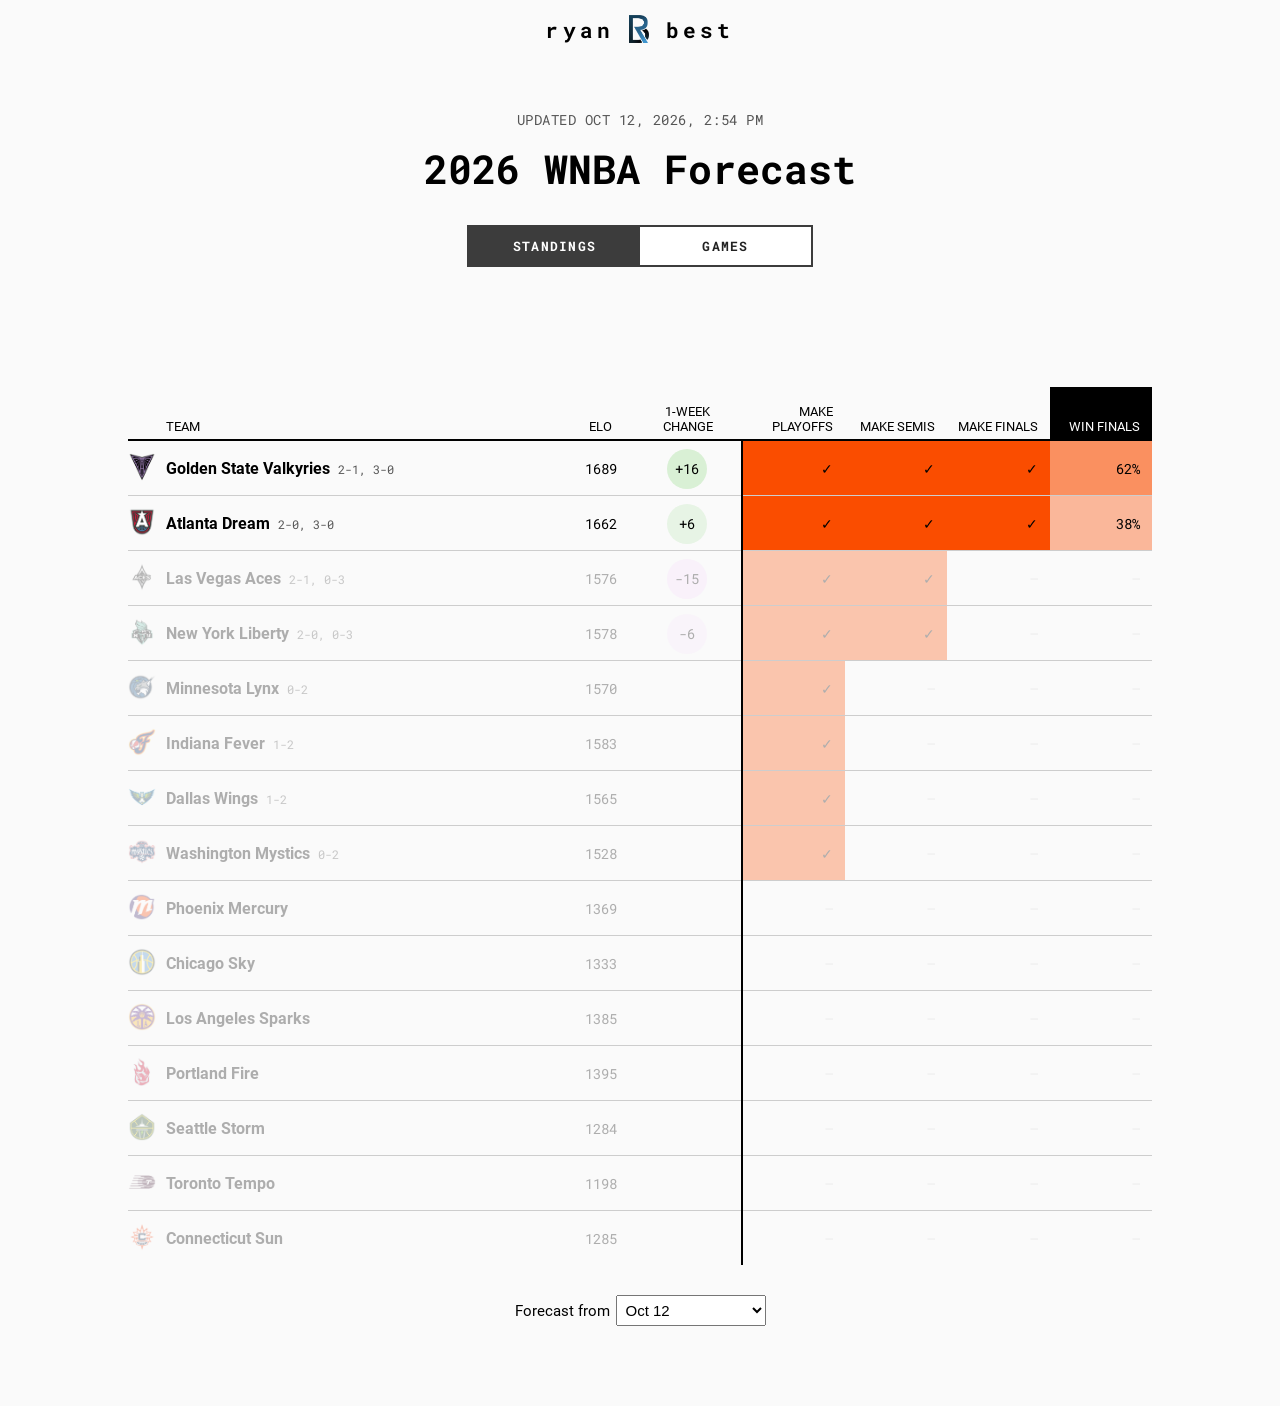
==== index.html @ b2c947b4 "Updates" ====
<!doctype html><head><title>2026 WNBA Forecast</title><meta name="viewport" content="width=device-width,initial-scale=1,shrink-to-fit=no"><meta name="description" content="This WNBA forecast projects each team's chances of winning every game, advancing to the playoffs and winning the WNBA Finals."><meta name="author" content="Ryan Best"><meta property="og:image" content="https://ryanabest.com/2026-wnba-predictions/assets/share-image-2026.2704ef1698deea032bd2.png?foo"><meta property="og:title" content="2026 WNBA Forecast"><meta property="og:url" content="https://ryanabest.com/2026-wnba-predictions/"><meta property="og:type" content="website"><meta property="og:description" content="This WNBA forecast projects each team's chances of winning every game, advancing to the playoffs and winning the WNBA Finals."><link rel="shortcut icon" type="image/x-icon" href="https://ryanabest.com/2026-wnba-predictions/assets/favicon.ecc235909048d9bf21d6.png"><link rel="icon" type="image/x-icon" href="https://ryanabest.com/assets/favicon.ecc235909048d9bf21d6.png"><meta charset="UTF-8"><meta name="twitter:card" content="summary_large_image"><meta name="twitter:site" content="@ryanabest"><meta name="twitter:creator" content="@ryanabest"><meta name="twitter:title" content="2026 WNBA Forecast"><meta name="twitter:description" content="This WNBA forecast projects each team's chances of winning every game, advancing to the playoffs and winning the WNBA Finals."><meta property="twitter:image" content="https://ryanabest.com/2026-wnba-predictions/assets/share-image-2026.2704ef1698deea032bd2.png?foo"><script defer="defer" src="https://static.cloudflareinsights.com/beacon.min.js" data-cf-beacon="{&quot;token&quot;: &quot;c7178068406749bfac75ae84e9a61b06&quot;}"></script><link rel="icon" href="favicon.png"><script defer="defer" src="main.33cd4e4e29c52338c2be.js"></script><link href="main.13d747a128f6df0fa629.css" rel="stylesheet"></head><body><div class="menu" id="menu"><div class="menu-item" id="name"><a href="https://www.ryanabest.com"><p id="first-name">ryan</p><div class="logo"></div><p id="last-name">best</p></a></div></div><div class="container"><div id="intro"><p class="timestamp">UPDATED <span id="compiled-at" data-datetime="2026-10-12T14:54:19.146Z">Oct 12, 2026, 2:54 PM UTC</span></p><h1>2026 WNBA Forecast</h1></div><div id="page-nav"><a id="standings-link"><button class="btn-cta standings-nav active">Standings</button></a><a id="games-link"><button class="btn-cta games-nav">Games</button></a></div><div class="content"><div class="table-cont"><table id="standings"><thead><tr class="lower sortable"><th id="name" scope="col" data-col="name" data-asc="true">Team</th><th id="elo" scope="col" data-col="elo">Elo</th><th class="num-width hide-mobile" id="week-diff" scope="col" data-col="change">1-Week Change</th><th class="pct-width" id="make_playoffs" scope="col" data-col="make_playoffs"><span class="hide-mobile">Make playoffs</span><span class="hide-desktop">Make play-offs</span></th><th class="pct-width" id="make_semis" scope="col" data-col="make_semi_finals">Make Semis</th><th class="pct-width" id="make_finals" scope="col" data-col="make_finals">Make Finals</th><th class="sorted desc pct-width" id="win_finals" scope="col" data-col="win_finals">Win Finals</th></tr></thead><tbody><tr><th class="team-name" data-str="valkyries" scope="row"><img class="team-logo" src="assets/GSV.67222919bc4ff3018fd4.png" width="28" height="28" alt="GSV"><span class="city hide-mobile">Golden State </span><span class="name">Valkyries</span><span class="current-record hide-mobile">2-1, 3-0</span></th><td class="elo" data-val="1689">1689</td><td class="week-change hide-mobile" data-val="16"><div class="week-change-val" style="background-color:rgb(217, 240, 213);">+16</div></td><td class="odds border-left border-left-mobile" data-val="101" style="background-color: #fa4d00;">✓</td><td class="odds" data-val="101" style="background-color: #fa4d00;">✓</td><td class="odds" data-val="101" style="background-color: #fa4d00;">✓</td><td class="odds" data-val="0.61535" style="background-color: rgb(250, 144, 96);">62%</td></tr><tr><th class="team-name" data-str="dream" scope="row"><img class="team-logo" src="assets/ATL.948e3a1fe89d612fa67c.png" width="28" height="28" alt="ATL"><span class="city hide-mobile">Atlanta </span><span class="name">Dream</span><span class="current-record hide-mobile">2-0, 3-0</span></th><td class="elo" data-val="1662">1662</td><td class="week-change hide-mobile" data-val="6"><div class="week-change-val" style="background-color:rgb(231, 244, 229);">+6</div></td><td class="odds border-left border-left-mobile" data-val="101" style="background-color: #fa4d00;">✓</td><td class="odds" data-val="101" style="background-color: #fa4d00;">✓</td><td class="odds" data-val="101" style="background-color: #fa4d00;">✓</td><td class="odds" data-val="0.38465" style="background-color: rgb(250, 183, 154);">38%</td></tr><tr><th class="team-name eliminated" data-str="aces" scope="row"><img class="team-logo" src="assets/LVA.57a1670778074fe8317e.png" width="28" height="28" alt="LVA"><span class="city hide-mobile">Las Vegas </span><span class="name">Aces</span><span class="current-record hide-mobile">2-1, 0-3</span></th><td class="elo eliminated" data-val="1576">1576</td><td class="week-change hide-mobile eliminated" data-val="-15"><div class="week-change-val" style="background-color:rgb(248, 221, 250);">-15</div></td><td class="odds eliminated border-left border-left-mobile" data-val="101" style="background-color: #fa4d00;">✓</td><td class="odds eliminated" data-val="101" style="background-color: #fa4d00;">✓</td><td class="odds eliminated gray" data-val="-1" style="background-color: transparent;">—</td><td class="odds eliminated gray" data-val="-1" style="background-color: transparent;">—</td></tr><tr><th class="team-name eliminated" data-str="liberty" scope="row"><img class="team-logo" src="assets/NYL.a65fe99aaf1d30d9a033.png" width="28" height="28" alt="NYL"><span class="city hide-mobile">New York </span><span class="name">Liberty</span><span class="current-record hide-mobile">2-0, 0-3</span></th><td class="elo eliminated" data-val="1578">1578</td><td class="week-change hide-mobile eliminated" data-val="-6"><div class="week-change-val" style="background-color:rgb(249, 233, 250);">-6</div></td><td class="odds eliminated border-left border-left-mobile" data-val="101" style="background-color: #fa4d00;">✓</td><td class="odds eliminated" data-val="101" style="background-color: #fa4d00;">✓</td><td class="odds eliminated gray" data-val="-1" style="background-color: transparent;">—</td><td class="odds eliminated gray" data-val="-1" style="background-color: transparent;">—</td></tr><tr><th class="team-name eliminated" data-str="lynx" scope="row"><img class="team-logo" src="assets/MIN.b8c83e95c722c9a8b803.png" width="28" height="28" alt="MIN"><span class="city hide-mobile">Minnesota </span><span class="name">Lynx</span><span class="current-record hide-mobile">0-2</span></th><td class="elo eliminated" data-val="1570">1570</td><td class="week-change hide-mobile eliminated" data-val="0"></td><td class="odds eliminated border-left border-left-mobile" data-val="101" style="background-color: #fa4d00;">✓</td><td class="odds eliminated gray" data-val="-1" style="background-color: transparent;">—</td><td class="odds eliminated gray" data-val="-1" style="background-color: transparent;">—</td><td class="odds eliminated gray" data-val="-1" style="background-color: transparent;">—</td></tr><tr><th class="team-name eliminated" data-str="fever" scope="row"><img class="team-logo" src="assets/IND.5404ae28b84eed1cdf7c.png" width="28" height="28" alt="IND"><span class="city hide-mobile">Indiana </span><span class="name">Fever</span><span class="current-record hide-mobile">1-2</span></th><td class="elo eliminated" data-val="1583">1583</td><td class="week-change hide-mobile eliminated" data-val="0"></td><td class="odds eliminated border-left border-left-mobile" data-val="101" style="background-color: #fa4d00;">✓</td><td class="odds eliminated gray" data-val="-1" style="background-color: transparent;">—</td><td class="odds eliminated gray" data-val="-1" style="background-color: transparent;">—</td><td class="odds eliminated gray" data-val="-1" style="background-color: transparent;">—</td></tr><tr><th class="team-name eliminated" data-str="wings" scope="row"><img class="team-logo" src="assets/DAL.457086a837267885ddc4.png" width="28" height="28" alt="DAL"><span class="city hide-mobile">Dallas </span><span class="name">Wings</span><span class="current-record hide-mobile">1-2</span></th><td class="elo eliminated" data-val="1565">1565</td><td class="week-change hide-mobile eliminated" data-val="0"></td><td class="odds eliminated border-left border-left-mobile" data-val="101" style="background-color: #fa4d00;">✓</td><td class="odds eliminated gray" data-val="-1" style="background-color: transparent;">—</td><td class="odds eliminated gray" data-val="-1" style="background-color: transparent;">—</td><td class="odds eliminated gray" data-val="-1" style="background-color: transparent;">—</td></tr><tr><th class="team-name eliminated" data-str="mystics" scope="row"><img class="team-logo" src="assets/WAS.455ccd74e4f9eeb6423f.png" width="28" height="28" alt="WAS"><span class="city hide-mobile">Washington </span><span class="name">Mystics</span><span class="current-record hide-mobile">0-2</span></th><td class="elo eliminated" data-val="1528">1528</td><td class="week-change hide-mobile eliminated" data-val="0"></td><td class="odds eliminated border-left border-left-mobile" data-val="101" style="background-color: #fa4d00;">✓</td><td class="odds eliminated gray" data-val="-1" style="background-color: transparent;">—</td><td class="odds eliminated gray" data-val="-1" style="background-color: transparent;">—</td><td class="odds eliminated gray" data-val="-1" style="background-color: transparent;">—</td></tr><tr><th class="team-name eliminated" data-str="mercury" scope="row"><img class="team-logo" src="assets/PHO.7179ddbdbda2acb26d8c.png" width="28" height="28" alt="PHO"><span class="city hide-mobile">Phoenix </span><span class="name">Mercury</span><span class="current-record hide-mobile"></span></th><td class="elo eliminated" data-val="1369">1369</td><td class="week-change hide-mobile eliminated" data-val="0"></td><td class="odds eliminated gray border-left border-left-mobile" data-val="-1" style="background-color: transparent;">—</td><td class="odds eliminated gray" data-val="-1" style="background-color: transparent;">—</td><td class="odds eliminated gray" data-val="-1" style="background-color: transparent;">—</td><td class="odds eliminated gray" data-val="-1" style="background-color: transparent;">—</td></tr><tr><th class="team-name eliminated" data-str="sky" scope="row"><img class="team-logo" src="assets/CHI.a2b2516d5c66bddc2b11.png" width="28" height="28" alt="CHI"><span class="city hide-mobile">Chicago </span><span class="name">Sky</span><span class="current-record hide-mobile"></span></th><td class="elo eliminated" data-val="1333">1333</td><td class="week-change hide-mobile eliminated" data-val="0"></td><td class="odds eliminated gray border-left border-left-mobile" data-val="-1" style="background-color: transparent;">—</td><td class="odds eliminated gray" data-val="-1" style="background-color: transparent;">—</td><td class="odds eliminated gray" data-val="-1" style="background-color: transparent;">—</td><td class="odds eliminated gray" data-val="-1" style="background-color: transparent;">—</td></tr><tr><th class="team-name eliminated" data-str="sparks" scope="row"><img class="team-logo" src="assets/LAS.21a765afebb62605a015.png" width="28" height="28" alt="LAS"><span class="city hide-mobile">Los Angeles </span><span class="name">Sparks</span><span class="current-record hide-mobile"></span></th><td class="elo eliminated" data-val="1385">1385</td><td class="week-change hide-mobile eliminated" data-val="0"></td><td class="odds eliminated gray border-left border-left-mobile" data-val="-1" style="background-color: transparent;">—</td><td class="odds eliminated gray" data-val="-1" style="background-color: transparent;">—</td><td class="odds eliminated gray" data-val="-1" style="background-color: transparent;">—</td><td class="odds eliminated gray" data-val="-1" style="background-color: transparent;">—</td></tr><tr><th class="team-name eliminated" data-str="fire" scope="row"><img class="team-logo" src="assets/PDX.ac9f5a8c1b5d1e3f6fe1.png" width="28" height="28" alt="PDX"><span class="city hide-mobile">Portland </span><span class="name">Fire</span><span class="current-record hide-mobile"></span></th><td class="elo eliminated" data-val="1395">1395</td><td class="week-change hide-mobile eliminated" data-val="0"></td><td class="odds eliminated gray border-left border-left-mobile" data-val="-1" style="background-color: transparent;">—</td><td class="odds eliminated gray" data-val="-1" style="background-color: transparent;">—</td><td class="odds eliminated gray" data-val="-1" style="background-color: transparent;">—</td><td class="odds eliminated gray" data-val="-1" style="background-color: transparent;">—</td></tr><tr><th class="team-name eliminated" data-str="storm" scope="row"><img class="team-logo" src="assets/SEA.6740480518cff1d392fc.png" width="28" height="28" alt="SEA"><span class="city hide-mobile">Seattle </span><span class="name">Storm</span><span class="current-record hide-mobile"></span></th><td class="elo eliminated" data-val="1284">1284</td><td class="week-change hide-mobile eliminated" data-val="0"></td><td class="odds eliminated gray border-left border-left-mobile" data-val="-1" style="background-color: transparent;">—</td><td class="odds eliminated gray" data-val="-1" style="background-color: transparent;">—</td><td class="odds eliminated gray" data-val="-1" style="background-color: transparent;">—</td><td class="odds eliminated gray" data-val="-1" style="background-color: transparent;">—</td></tr><tr><th class="team-name eliminated" data-str="tempo" scope="row"><img class="team-logo" src="assets/TOR.c63feb1ac36be910ea7a.png" width="28" height="28" alt="TOR"><span class="city hide-mobile">Toronto </span><span class="name">Tempo</span><span class="current-record hide-mobile"></span></th><td class="elo eliminated" data-val="1198">1198</td><td class="week-change hide-mobile eliminated" data-val="0"></td><td class="odds eliminated gray border-left border-left-mobile" data-val="-1" style="background-color: transparent;">—</td><td class="odds eliminated gray" data-val="-1" style="background-color: transparent;">—</td><td class="odds eliminated gray" data-val="-1" style="background-color: transparent;">—</td><td class="odds eliminated gray" data-val="-1" style="background-color: transparent;">—</td></tr><tr><th class="team-name eliminated" data-str="sun" scope="row"><img class="team-logo" src="assets/CON.11f8745bdfb965b18a47.png" width="28" height="28" alt="CON"><span class="city hide-mobile">Connecticut </span><span class="name">Sun</span><span class="current-record hide-mobile"></span></th><td class="elo eliminated" data-val="1285">1285</td><td class="week-change hide-mobile eliminated" data-val="0"></td><td class="odds eliminated gray border-left border-left-mobile" data-val="-1" style="background-color: transparent;">—</td><td class="odds eliminated gray" data-val="-1" style="background-color: transparent;">—</td><td class="odds eliminated gray" data-val="-1" style="background-color: transparent;">—</td><td class="odds eliminated gray" data-val="-1" style="background-color: transparent;">—</td></tr></tbody></table></div><div class="selector-wrap standings-selector"><label><span class="text">Forecast from</span><span><select id="standings-selector" name="standings-date"><option selected="selected">Oct 12</option><option>Oct 4</option><option>Sep 28</option><option>Start of playoffs</option><option>Sep 21</option><option>Aug 31</option><option>Aug 24</option><option>Aug 17</option><option>Aug 10</option><option>Aug 3</option><option>Jul 23</option><option>Jul 20</option><option>Jul 13</option><option>Jul 6</option><option>Jun 29</option><option>Jun 22</option><option>Jun 14</option><option>Jun 8</option><option>May 31</option><option>May 25</option><option>May 18</option><option>Preseason</option></select></span></label></div></div><script>const page = `standings`;</script></div></body>
---- main.13d747a128f6df0fa629.css ----
@font-face{font-family:Roboto;font-style:normal;font-weight:400;src:url(assets/Roboto-Regular.9429985be4f46ec8fcfc.woff2) format("woff2"),url(assets/Roboto-Regular.774f99460b8c31560a3c.woff) format("woff")}@font-face{font-family:Roboto;font-style:normal;font-weight:700;src:url(assets/Roboto-Bold.002079d85a6f27587d17.woff2) format("woff2"),url(assets/Roboto-Bold.75a1a5b5582b236e0fe3.woff) format("woff")}@font-face{font-family:Roboto Mono;font-style:normal;font-weight:400;src:url(assets/RobotoMono-Regular.cf210793d3ec136c3b7a.woff2) format("woff2"),url(assets/RobotoMono-Regular.0ff7daca31863f66d72b.woff) format("woff")}@font-face{font-family:Roboto Mono;font-style:normal;font-weight:700;src:url(assets/RobotoMono-Bold.d044d1df4b0b95ca3c7d.woff2) format("woff2"),url(assets/RobotoMono-Bold.8ffd2e60d073450628d7.woff) format("woff")}.menu{padding:15px;text-align:center}.menu a{color:#000;text-decoration:none}.menu a.active,.menu a:hover{color:#4295ce}.menu a.underline{background:linear-gradient(180deg,#4295ce 0,#4295ce);background-position:0 100%;background-repeat:repeat-x;background-size:.12em .12em;padding-bottom:.15em;padding-top:.15em;transition:all .2s ease-in-out}.menu a.underline:hover{background-size:100% 100%;color:#fff;transition:all .2s ease-in-out}.menu .menu-item#name{white-space:nowrap}.menu *{font-family:Roboto Mono,monospace}.menu a,.menu p{display:inline;font-size:21px;font-weight:700;letter-spacing:.2em;line-height:30px;text-align:center}.menu .logo{background-image:url(assets/logo.83187585498148396530.png);background-repeat:no-repeat;background-size:100% auto;display:inline-block;height:30px;margin:0 .8em 0 .7em;vertical-align:top;width:20px}#intro{margin:30px auto;text-align:center}#intro p.timestamp{color:#555;font-size:14px;letter-spacing:.5px;margin:0;text-transform:uppercase}#intro h1,#intro p.timestamp{font-family:Roboto Mono,monospace}#intro h1{color:#000;font-size:40px;line-height:1.27;margin:15px 0}#page-nav{text-align:center}#page-nav button{border-width:2px;font-family:Roboto Mono,monospace;font-size:13px;font-weight:700;letter-spacing:.1em;margin:0 -2px;text-transform:uppercase;width:175px}#page-nav button.active{pointer-events:none}@media(max-width:767px){#page-nav button{width:50%}}table#standings{border-collapse:collapse;border-spacing:0;width:100%}@media(max-width:767px){table#standings .hide-mobile{display:none}}table#standings thead tr th{font-family:Roboto,sans-serif;font-size:13px;text-transform:uppercase}@media(max-width:767px){table#standings thead tr th{font-size:12px}}table#standings thead tr th.sorted{background:#000;color:#fff}table#standings thead tr th span.hide-desktop{display:none}@media(max-width:767px){table#standings thead tr th span.hide-desktop{display:table-cell}}table#standings thead tr.top th.underline{border-bottom:1px solid #cdcdcd;border-left:8px solid #fafafa;border-right:8px solid #fafafa}table#standings thead tr.lower th{border-bottom:2px solid #000;font-weight:400;padding:17px 12px 5px 5px;text-align:right;vertical-align:bottom}@media(max-width:767px){table#standings thead tr.lower th{padding:4px 6px 3px 3px}}table#standings thead tr.lower th#name{padding-left:38px;text-align:left}@media(max-width:767px){table#standings thead tr.lower th#name{padding-left:5px}}table#standings thead tr.lower th#elo{text-align:center;width:7%}table#standings thead tr.lower th#week-diff{text-align:center}table#standings thead tr.lower th.num-width,table#standings thead tr.lower th.pct-width{width:10%}@media(max-width:767px){table#standings thead tr.lower th.pct-width{width:15%}}table#standings thead tr.sortable th{cursor:pointer}table#standings thead tr.sortable th:hover:not(.sorted){background-color:#cdcdcd}table#standings tbody tr{line-height:40px}table#standings tbody tr td,table#standings tbody tr th.team-name{border-bottom:1px solid #cdcdcd;font-size:14px;padding:8px 12px 5px 5px;vertical-align:middle;white-space:nowrap}@media(max-width:767px){table#standings tbody tr td,table#standings tbody tr th.team-name{font-size:12px;padding:4px 6px 3px 3px}}table#standings tbody tr td.eliminated,table#standings tbody tr th.team-name.eliminated{opacity:.3}table#standings tbody tr td.gray,table#standings tbody tr th.team-name.gray{color:#cdcdcd}table#standings tbody tr td{font-family:Roboto Mono,monospace;text-align:right}table#standings tbody tr td.elo,table#standings tbody tr td.week-change{text-align:center}table#standings tbody tr td.week-change .week-change-val{border-radius:50%;height:40px;margin:auto;width:40px}table#standings tbody tr td.border-left{border-left:2px solid #000}@media(max-width:767px){table#standings tbody tr td.border-left{border-left:none}table#standings tbody tr td.border-left-mobile{border-left:1px solid #000}}table#standings tbody tr th.team-name{padding-left:0;text-align:left}table#standings tbody tr th.team-name img.team-logo{margin-right:10px;transform:translateY(-4px);vertical-align:middle}@media(max-width:767px){table#standings tbody tr th.team-name img.team-logo{margin-right:5px}}table#standings tbody tr th.team-name span.city,table#standings tbody tr th.team-name span.name{color:#000;font-family:Roboto,sans-serif;font-size:16px;font-weight:700}@media(max-width:767px){table#standings tbody tr th.team-name span.city,table#standings tbody tr th.team-name span.name{font-size:12px}}table#standings tbody tr th.team-name span.current-record{color:#555;font-family:Roboto Mono,monospace;font-size:12px;font-weight:400;padding-left:8px}table#standings tbody tr:last-child td,table#standings tbody tr:last-child th.team-name{border-bottom:none}.selector-wrap{font-family:Roboto,sans-serif;font-size:15px;margin:30px auto 0}.selector-wrap.standings-selector{text-align:center}.selector-wrap.standings-selector span.text{padding-right:6px}.selector-wrap.nav-dropdown{text-align:right}.selector-wrap #nav-dropdown,.selector-wrap #standings-selector{font-size:15px;padding:5px;text-align:left;width:150px}section.day{font-family:Roboto,sans-serif;margin-bottom:40px}section.day:last-child{margin-bottom:10px}section.day h3{border-bottom:1px dotted #cdcdcd;font-size:14px;font-weight:700;letter-spacing:.1em;margin-bottom:25px;padding-bottom:5px;text-transform:uppercase}section.day h3 span.cc_final,section.day h3 span.playoff{color:#a23200;font-weight:400;margin-left:8px}section.day .games-cont .game{box-sizing:border-box;display:inline-block;margin-bottom:12px;margin-left:20px}@media(min-width:1024px){section.day .games-cont .game{width:calc(33.33333% - 13.33333px)}section.day .games-cont .game:nth-child(3n+1){margin-left:0}}@media(min-width:700px)and (max-width:1023px){section.day .games-cont .game{width:calc(50% - 20px)}section.day .games-cont .game:nth-child(odd){margin-left:0}}@media(max-width:700px){section.day .games-cont .game{margin-left:0;max-width:450px;width:100%}}section.day .games-cont .game .game-header-wrap{padding:0 10px}@media(max-width:767px){section.day .games-cont .game .game-header-wrap{padding:0 5px}}section.day .games-cont .game .game-body-wrap{background:#fff;box-shadow:0 2px 5px 3px hsla(0,0%,78%,.2);padding:10px}@media(max-width:767px){section.day .games-cont .game .game-body-wrap{padding:5px}}section.day .games-cont .game table{border-spacing:2px}section.day .games-cont .game th{box-sizing:border-box;font-size:10px;font-weight:400;line-height:1.2;padding:0 5px 2px;text-align:right;text-transform:uppercase;vertical-align:bottom}section.day .games-cont .game th.game-time{text-align:left}section.day .games-cont .game th.game-time.post{font-weight:700}section.day .games-cont .game td{box-sizing:border-box;color:#000;font-size:14px;padding:3px 5px 5px;vertical-align:middle;white-space:nowrap}@media(max-width:767px){section.day .games-cont .game td{font-size:13px}}section.day .games-cont .game td.at-sign{color:#555;font-family:Roboto Mono,monospace}section.day .games-cont .game td.team-name .playoff-record{color:#555;font-family:Roboto Mono,monospace;font-size:11px;font-weight:400;padding-left:8px}section.day .games-cont .game td.num{font-family:Roboto Mono,monospace;text-align:right}section.day .games-cont .game td.num span.check{margin-right:3px}section.day .games-cont .game td.score{background-color:#f0f0f0}section.day .games-cont .game td.at-sign,section.day .games-cont .game th.at-sign{border:0;min-width:13.5px;padding-left:0;text-align:center;width:13.5px}@media(max-width:767px){section.day .games-cont .game td.at-sign,section.day .games-cont .game th.at-sign{padding-right:0}}section.day .games-cont .game td.team-logo,section.day .games-cont .game th.team-logo{min-width:28px;padding-left:0;width:28px}section.day .games-cont .game td.team-name,section.day .games-cont .game th.team-name{padding-left:0;width:99%}section.day .games-cont .game td.game-time,section.day .games-cont .game th.game-time{width:99%}section.day .games-cont .game td.spread,section.day .games-cont .game th.spread{min-width:55px;width:55px}section.day .games-cont .game td.win-prob,section.day .games-cont .game th.win-prob{min-width:48px;width:48px}section.day .games-cont .game td.score,section.day .games-cont .game th.score{min-width:52px;width:52px}#games-cont h2{font-family:Roboto Mono,monospace;font-size:28px;margin-top:120px;text-align:center}@media(max-width:767px){#games-cont h2{margin-top:60px}}.expand{margin:40px 0;text-align:center}body{background-color:#fafafa;margin:0}@media(max-width:767px){.hide-mobile{display:none}}.container{margin:auto auto 60px;max-width:1024px;padding:20px;width:calc(100% - 40px)}@media(min-width:768px)and (max-width:1023px){.container{width:768px}}.content{margin-top:120px}@media(max-width:767px){.content{margin-top:60px}}.btn-cta{align-items:center;background:#fff;border:1px solid #3c3c3c;color:#222;cursor:pointer;display:inline-flex;font:12px/1.4 Roboto,sans-serif;justify-content:center;padding:10px;text-shadow:none;transition:background-color .2s ease-in-out;width:120px}.btn-cta.active,.btn-cta:hover{background:#3c3c3c;color:#fff}
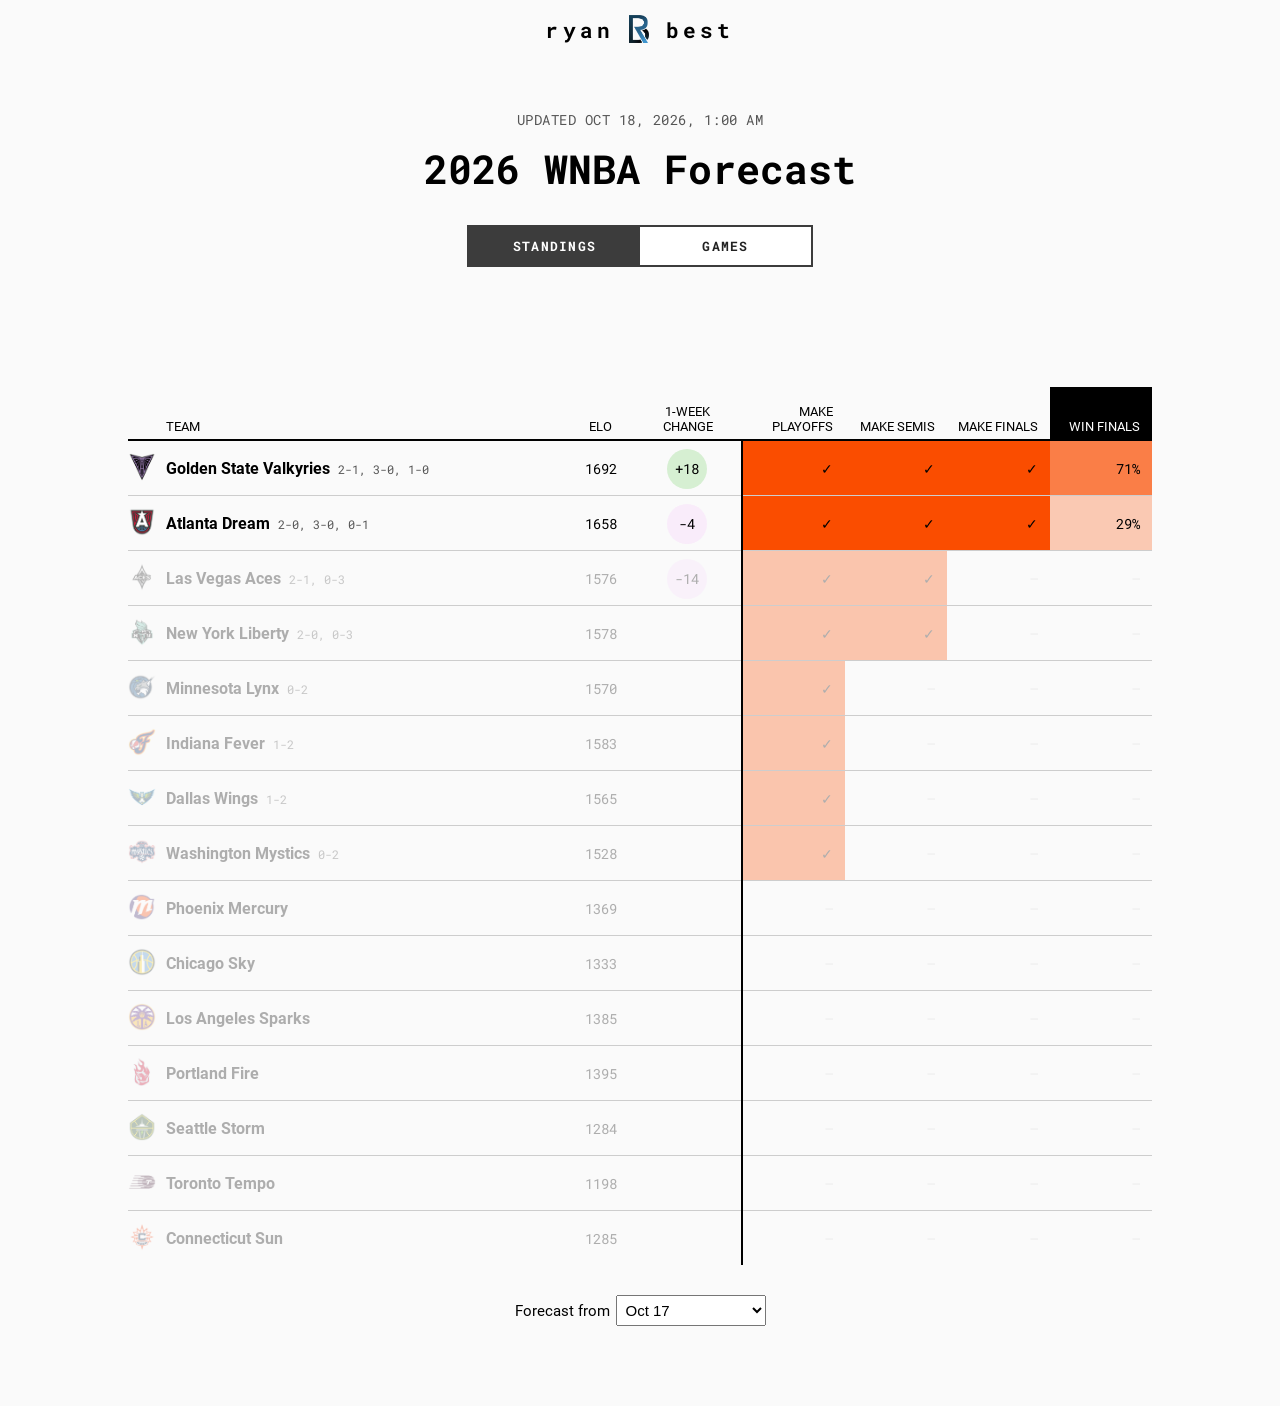
==== commit b8b5b00b: "Updates" ====
--- a/index.html
+++ b/index.html
@@ -1 +1 @@
-<!doctype html><head><title>2026 WNBA Forecast</title><meta name="viewport" content="width=device-width,initial-scale=1,shrink-to-fit=no"><meta name="description" content="This WNBA forecast projects each team's chances of winning every game, advancing to the playoffs and winning the WNBA Finals."><meta name="author" content="Ryan Best"><meta property="og:image" content="https://ryanabest.com/2026-wnba-predictions/assets/share-image-2026.2704ef1698deea032bd2.png?foo"><meta property="og:title" content="2026 WNBA Forecast"><meta property="og:url" content="https://ryanabest.com/2026-wnba-predictions/"><meta property="og:type" content="website"><meta property="og:description" content="This WNBA forecast projects each team's chances of winning every game, advancing to the playoffs and winning the WNBA Finals."><link rel="shortcut icon" type="image/x-icon" href="https://ryanabest.com/2026-wnba-predictions/assets/favicon.ecc235909048d9bf21d6.png"><link rel="icon" type="image/x-icon" href="https://ryanabest.com/assets/favicon.ecc235909048d9bf21d6.png"><meta charset="UTF-8"><meta name="twitter:card" content="summary_large_image"><meta name="twitter:site" content="@ryanabest"><meta name="twitter:creator" content="@ryanabest"><meta name="twitter:title" content="2026 WNBA Forecast"><meta name="twitter:description" content="This WNBA forecast projects each team's chances of winning every game, advancing to the playoffs and winning the WNBA Finals."><meta property="twitter:image" content="https://ryanabest.com/2026-wnba-predictions/assets/share-image-2026.2704ef1698deea032bd2.png?foo"><script defer="defer" src="https://static.cloudflareinsights.com/beacon.min.js" data-cf-beacon="{&quot;token&quot;: &quot;c7178068406749bfac75ae84e9a61b06&quot;}"></script><link rel="icon" href="favicon.png"><script defer="defer" src="main.33cd4e4e29c52338c2be.js"></script><link href="main.13d747a128f6df0fa629.css" rel="stylesheet"></head><body><div class="menu" id="menu"><div class="menu-item" id="name"><a href="https://www.ryanabest.com"><p id="first-name">ryan</p><div class="logo"></div><p id="last-name">best</p></a></div></div><div class="container"><div id="intro"><p class="timestamp">UPDATED <span id="compiled-at" data-datetime="2026-10-12T14:54:19.146Z">Oct 12, 2026, 2:54 PM UTC</span></p><h1>2026 WNBA Forecast</h1></div><div id="page-nav"><a id="standings-link"><button class="btn-cta standings-nav active">Standings</button></a><a id="games-link"><button class="btn-cta games-nav">Games</button></a></div><div class="content"><div class="table-cont"><table id="standings"><thead><tr class="lower sortable"><th id="name" scope="col" data-col="name" data-asc="true">Team</th><th id="elo" scope="col" data-col="elo">Elo</th><th class="num-width hide-mobile" id="week-diff" scope="col" data-col="change">1-Week Change</th><th class="pct-width" id="make_playoffs" scope="col" data-col="make_playoffs"><span class="hide-mobile">Make playoffs</span><span class="hide-desktop">Make play-offs</span></th><th class="pct-width" id="make_semis" scope="col" data-col="make_semi_finals">Make Semis</th><th class="pct-width" id="make_finals" scope="col" data-col="make_finals">Make Finals</th><th class="sorted desc pct-width" id="win_finals" scope="col" data-col="win_finals">Win Finals</th></tr></thead><tbody><tr><th class="team-name" data-str="valkyries" scope="row"><img class="team-logo" src="assets/GSV.67222919bc4ff3018fd4.png" width="28" height="28" alt="GSV"><span class="city hide-mobile">Golden State </span><span class="name">Valkyries</span><span class="current-record hide-mobile">2-1, 3-0</span></th><td class="elo" data-val="1689">1689</td><td class="week-change hide-mobile" data-val="16"><div class="week-change-val" style="background-color:rgb(217, 240, 213);">+16</div></td><td class="odds border-left border-left-mobile" data-val="101" style="background-color: #fa4d00;">✓</td><td class="odds" data-val="101" style="background-color: #fa4d00;">✓</td><td class="odds" data-val="101" style="background-color: #fa4d00;">✓</td><td class="odds" data-val="0.61535" style="background-color: rgb(250, 144, 96);">62%</td></tr><tr><th class="team-name" data-str="dream" scope="row"><img class="team-logo" src="assets/ATL.948e3a1fe89d612fa67c.png" width="28" height="28" alt="ATL"><span class="city hide-mobile">Atlanta </span><span class="name">Dream</span><span class="current-record hide-mobile">2-0, 3-0</span></th><td class="elo" data-val="1662">1662</td><td class="week-change hide-mobile" data-val="6"><div class="week-change-val" style="background-color:rgb(231, 244, 229);">+6</div></td><td class="odds border-left border-left-mobile" data-val="101" style="background-color: #fa4d00;">✓</td><td class="odds" data-val="101" style="background-color: #fa4d00;">✓</td><td class="odds" data-val="101" style="background-color: #fa4d00;">✓</td><td class="odds" data-val="0.38465" style="background-color: rgb(250, 183, 154);">38%</td></tr><tr><th class="team-name eliminated" data-str="aces" scope="row"><img class="team-logo" src="assets/LVA.57a1670778074fe8317e.png" width="28" height="28" alt="LVA"><span class="city hide-mobile">Las Vegas </span><span class="name">Aces</span><span class="current-record hide-mobile">2-1, 0-3</span></th><td class="elo eliminated" data-val="1576">1576</td><td class="week-change hide-mobile eliminated" data-val="-15"><div class="week-change-val" style="background-color:rgb(248, 221, 250);">-15</div></td><td class="odds eliminated border-left border-left-mobile" data-val="101" style="background-color: #fa4d00;">✓</td><td class="odds eliminated" data-val="101" style="background-color: #fa4d00;">✓</td><td class="odds eliminated gray" data-val="-1" style="background-color: transparent;">—</td><td class="odds eliminated gray" data-val="-1" style="background-color: transparent;">—</td></tr><tr><th class="team-name eliminated" data-str="liberty" scope="row"><img class="team-logo" src="assets/NYL.a65fe99aaf1d30d9a033.png" width="28" height="28" alt="NYL"><span class="city hide-mobile">New York </span><span class="name">Liberty</span><span class="current-record hide-mobile">2-0, 0-3</span></th><td class="elo eliminated" data-val="1578">1578</td><td class="week-change hide-mobile eliminated" data-val="-6"><div class="week-change-val" style="background-color:rgb(249, 233, 250);">-6</div></td><td class="odds eliminated border-left border-left-mobile" data-val="101" style="background-color: #fa4d00;">✓</td><td class="odds eliminated" data-val="101" style="background-color: #fa4d00;">✓</td><td class="odds eliminated gray" data-val="-1" style="background-color: transparent;">—</td><td class="odds eliminated gray" data-val="-1" style="background-color: transparent;">—</td></tr><tr><th class="team-name eliminated" data-str="lynx" scope="row"><img class="team-logo" src="assets/MIN.b8c83e95c722c9a8b803.png" width="28" height="28" alt="MIN"><span class="city hide-mobile">Minnesota </span><span class="name">Lynx</span><span class="current-record hide-mobile">0-2</span></th><td class="elo eliminated" data-val="1570">1570</td><td class="week-change hide-mobile eliminated" data-val="0"></td><td class="odds eliminated border-left border-left-mobile" data-val="101" style="background-color: #fa4d00;">✓</td><td class="odds eliminated gray" data-val="-1" style="background-color: transparent;">—</td><td class="odds eliminated gray" data-val="-1" style="background-color: transparent;">—</td><td class="odds eliminated gray" data-val="-1" style="background-color: transparent;">—</td></tr><tr><th class="team-name eliminated" data-str="fever" scope="row"><img class="team-logo" src="assets/IND.5404ae28b84eed1cdf7c.png" width="28" height="28" alt="IND"><span class="city hide-mobile">Indiana </span><span class="name">Fever</span><span class="current-record hide-mobile">1-2</span></th><td class="elo eliminated" data-val="1583">1583</td><td class="week-change hide-mobile eliminated" data-val="0"></td><td class="odds eliminated border-left border-left-mobile" data-val="101" style="background-color: #fa4d00;">✓</td><td class="odds eliminated gray" data-val="-1" style="background-color: transparent;">—</td><td class="odds eliminated gray" data-val="-1" style="background-color: transparent;">—</td><td class="odds eliminated gray" data-val="-1" style="background-color: transparent;">—</td></tr><tr><th class="team-name eliminated" data-str="wings" scope="row"><img class="team-logo" src="assets/DAL.457086a837267885ddc4.png" width="28" height="28" alt="DAL"><span class="city hide-mobile">Dallas </span><span class="name">Wings</span><span class="current-record hide-mobile">1-2</span></th><td class="elo eliminated" data-val="1565">1565</td><td class="week-change hide-mobile eliminated" data-val="0"></td><td class="odds eliminated border-left border-left-mobile" data-val="101" style="background-color: #fa4d00;">✓</td><td class="odds eliminated gray" data-val="-1" style="background-color: transparent;">—</td><td class="odds eliminated gray" data-val="-1" style="background-color: transparent;">—</td><td class="odds eliminated gray" data-val="-1" style="background-color: transparent;">—</td></tr><tr><th class="team-name eliminated" data-str="mystics" scope="row"><img class="team-logo" src="assets/WAS.455ccd74e4f9eeb6423f.png" width="28" height="28" alt="WAS"><span class="city hide-mobile">Washington </span><span class="name">Mystics</span><span class="current-record hide-mobile">0-2</span></th><td class="elo eliminated" data-val="1528">1528</td><td class="week-change hide-mobile eliminated" data-val="0"></td><td class="odds eliminated border-left border-left-mobile" data-val="101" style="background-color: #fa4d00;">✓</td><td class="odds eliminated gray" data-val="-1" style="background-color: transparent;">—</td><td class="odds eliminated gray" data-val="-1" style="background-color: transparent;">—</td><td class="odds eliminated gray" data-val="-1" style="background-color: transparent;">—</td></tr><tr><th class="team-name eliminated" data-str="mercury" scope="row"><img class="team-logo" src="assets/PHO.7179ddbdbda2acb26d8c.png" width="28" height="28" alt="PHO"><span class="city hide-mobile">Phoenix </span><span class="name">Mercury</span><span class="current-record hide-mobile"></span></th><td class="elo eliminated" data-val="1369">1369</td><td class="week-change hide-mobile eliminated" data-val="0"></td><td class="odds eliminated gray border-left border-left-mobile" data-val="-1" style="background-color: transparent;">—</td><td class="odds eliminated gray" data-val="-1" style="background-color: transparent;">—</td><td class="odds eliminated gray" data-val="-1" style="background-color: transparent;">—</td><td class="odds eliminated gray" data-val="-1" style="background-color: transparent;">—</td></tr><tr><th class="team-name eliminated" data-str="sky" scope="row"><img class="team-logo" src="assets/CHI.a2b2516d5c66bddc2b11.png" width="28" height="28" alt="CHI"><span class="city hide-mobile">Chicago </span><span class="name">Sky</span><span class="current-record hide-mobile"></span></th><td class="elo eliminated" data-val="1333">1333</td><td class="week-change hide-mobile eliminated" data-val="0"></td><td class="odds eliminated gray border-left border-left-mobile" data-val="-1" style="background-color: transparent;">—</td><td class="odds eliminated gray" data-val="-1" style="background-color: transparent;">—</td><td class="odds eliminated gray" data-val="-1" style="background-color: transparent;">—</td><td class="odds eliminated gray" data-val="-1" style="background-color: transparent;">—</td></tr><tr><th class="team-name eliminated" data-str="sparks" scope="row"><img class="team-logo" src="assets/LAS.21a765afebb62605a015.png" width="28" height="28" alt="LAS"><span class="city hide-mobile">Los Angeles </span><span class="name">Sparks</span><span class="current-record hide-mobile"></span></th><td class="elo eliminated" data-val="1385">1385</td><td class="week-change hide-mobile eliminated" data-val="0"></td><td class="odds eliminated gray border-left border-left-mobile" data-val="-1" style="background-color: transparent;">—</td><td class="odds eliminated gray" data-val="-1" style="background-color: transparent;">—</td><td class="odds eliminated gray" data-val="-1" style="background-color: transparent;">—</td><td class="odds eliminated gray" data-val="-1" style="background-color: transparent;">—</td></tr><tr><th class="team-name eliminated" data-str="fire" scope="row"><img class="team-logo" src="assets/PDX.ac9f5a8c1b5d1e3f6fe1.png" width="28" height="28" alt="PDX"><span class="city hide-mobile">Portland </span><span class="name">Fire</span><span class="current-record hide-mobile"></span></th><td class="elo eliminated" data-val="1395">1395</td><td class="week-change hide-mobile eliminated" data-val="0"></td><td class="odds eliminated gray border-left border-left-mobile" data-val="-1" style="background-color: transparent;">—</td><td class="odds eliminated gray" data-val="-1" style="background-color: transparent;">—</td><td class="odds eliminated gray" data-val="-1" style="background-color: transparent;">—</td><td class="odds eliminated gray" data-val="-1" style="background-color: transparent;">—</td></tr><tr><th class="team-name eliminated" data-str="storm" scope="row"><img class="team-logo" src="assets/SEA.6740480518cff1d392fc.png" width="28" height="28" alt="SEA"><span class="city hide-mobile">Seattle </span><span class="name">Storm</span><span class="current-record hide-mobile"></span></th><td class="elo eliminated" data-val="1284">1284</td><td class="week-change hide-mobile eliminated" data-val="0"></td><td class="odds eliminated gray border-left border-left-mobile" data-val="-1" style="background-color: transparent;">—</td><td class="odds eliminated gray" data-val="-1" style="background-color: transparent;">—</td><td class="odds eliminated gray" data-val="-1" style="background-color: transparent;">—</td><td class="odds eliminated gray" data-val="-1" style="background-color: transparent;">—</td></tr><tr><th class="team-name eliminated" data-str="tempo" scope="row"><img class="team-logo" src="assets/TOR.c63feb1ac36be910ea7a.png" width="28" height="28" alt="TOR"><span class="city hide-mobile">Toronto </span><span class="name">Tempo</span><span class="current-record hide-mobile"></span></th><td class="elo eliminated" data-val="1198">1198</td><td class="week-change hide-mobile eliminated" data-val="0"></td><td class="odds eliminated gray border-left border-left-mobile" data-val="-1" style="background-color: transparent;">—</td><td class="odds eliminated gray" data-val="-1" style="background-color: transparent;">—</td><td class="odds eliminated gray" data-val="-1" style="background-color: transparent;">—</td><td class="odds eliminated gray" data-val="-1" style="background-color: transparent;">—</td></tr><tr><th class="team-name eliminated" data-str="sun" scope="row"><img class="team-logo" src="assets/CON.11f8745bdfb965b18a47.png" width="28" height="28" alt="CON"><span class="city hide-mobile">Connecticut </span><span class="name">Sun</span><span class="current-record hide-mobile"></span></th><td class="elo eliminated" data-val="1285">1285</td><td class="week-change hide-mobile eliminated" data-val="0"></td><td class="odds eliminated gray border-left border-left-mobile" data-val="-1" style="background-color: transparent;">—</td><td class="odds eliminated gray" data-val="-1" style="background-color: transparent;">—</td><td class="odds eliminated gray" data-val="-1" style="background-color: transparent;">—</td><td class="odds eliminated gray" data-val="-1" style="background-color: transparent;">—</td></tr></tbody></table></div><div class="selector-wrap standings-selector"><label><span class="text">Forecast from</span><span><select id="standings-selector" name="standings-date"><option selected="selected">Oct 12</option><option>Oct 4</option><option>Sep 28</option><option>Start of playoffs</option><option>Sep 21</option><option>Aug 31</option><option>Aug 24</option><option>Aug 17</option><option>Aug 10</option><option>Aug 3</option><option>Jul 23</option><option>Jul 20</option><option>Jul 13</option><option>Jul 6</option><option>Jun 29</option><option>Jun 22</option><option>Jun 14</option><option>Jun 8</option><option>May 31</option><option>May 25</option><option>May 18</option><option>Preseason</option></select></span></label></div></div><script>const page = `standings`;</script></div></body>+<!doctype html><head><title>2026 WNBA Forecast</title><meta name="viewport" content="width=device-width,initial-scale=1,shrink-to-fit=no"><meta name="description" content="This WNBA forecast projects each team's chances of winning every game, advancing to the playoffs and winning the WNBA Finals."><meta name="author" content="Ryan Best"><meta property="og:image" content="https://ryanabest.com/2026-wnba-predictions/assets/share-image-2026.2704ef1698deea032bd2.png?foo"><meta property="og:title" content="2026 WNBA Forecast"><meta property="og:url" content="https://ryanabest.com/2026-wnba-predictions/"><meta property="og:type" content="website"><meta property="og:description" content="This WNBA forecast projects each team's chances of winning every game, advancing to the playoffs and winning the WNBA Finals."><link rel="shortcut icon" type="image/x-icon" href="https://ryanabest.com/2026-wnba-predictions/assets/favicon.ecc235909048d9bf21d6.png"><link rel="icon" type="image/x-icon" href="https://ryanabest.com/assets/favicon.ecc235909048d9bf21d6.png"><meta charset="UTF-8"><meta name="twitter:card" content="summary_large_image"><meta name="twitter:site" content="@ryanabest"><meta name="twitter:creator" content="@ryanabest"><meta name="twitter:title" content="2026 WNBA Forecast"><meta name="twitter:description" content="This WNBA forecast projects each team's chances of winning every game, advancing to the playoffs and winning the WNBA Finals."><meta property="twitter:image" content="https://ryanabest.com/2026-wnba-predictions/assets/share-image-2026.2704ef1698deea032bd2.png?foo"><script defer="defer" src="https://static.cloudflareinsights.com/beacon.min.js" data-cf-beacon="{&quot;token&quot;: &quot;c7178068406749bfac75ae84e9a61b06&quot;}"></script><link rel="icon" href="favicon.png"><script defer="defer" src="main.71c23e7c13c567f4b0f6.js"></script><link href="main.13d747a128f6df0fa629.css" rel="stylesheet"></head><body><div class="menu" id="menu"><div class="menu-item" id="name"><a href="https://www.ryanabest.com"><p id="first-name">ryan</p><div class="logo"></div><p id="last-name">best</p></a></div></div><div class="container"><div id="intro"><p class="timestamp">UPDATED <span id="compiled-at" data-datetime="2026-10-18T01:00:43.987Z">Oct 18, 2026, 1:00 AM UTC</span></p><h1>2026 WNBA Forecast</h1></div><div id="page-nav"><a id="standings-link"><button class="btn-cta standings-nav active">Standings</button></a><a id="games-link"><button class="btn-cta games-nav">Games</button></a></div><div class="content"><div class="table-cont"><table id="standings"><thead><tr class="lower sortable"><th id="name" scope="col" data-col="name" data-asc="true">Team</th><th id="elo" scope="col" data-col="elo">Elo</th><th class="num-width hide-mobile" id="week-diff" scope="col" data-col="change">1-Week Change</th><th class="pct-width" id="make_playoffs" scope="col" data-col="make_playoffs"><span class="hide-mobile">Make playoffs</span><span class="hide-desktop">Make play-offs</span></th><th class="pct-width" id="make_semis" scope="col" data-col="make_semi_finals">Make Semis</th><th class="pct-width" id="make_finals" scope="col" data-col="make_finals">Make Finals</th><th class="sorted desc pct-width" id="win_finals" scope="col" data-col="win_finals">Win Finals</th></tr></thead><tbody><tr><th class="team-name" data-str="valkyries" scope="row"><img class="team-logo" src="assets/GSV.67222919bc4ff3018fd4.png" width="28" height="28" alt="GSV"><span class="city hide-mobile">Golden State </span><span class="name">Valkyries</span><span class="current-record hide-mobile">2-1, 3-0, 1-0</span></th><td class="elo" data-val="1692">1692</td><td class="week-change hide-mobile" data-val="18"><div class="week-change-val" style="background-color:rgb(214, 239, 210);">+18</div></td><td class="odds border-left border-left-mobile" data-val="101" style="background-color: #fa4d00;">✓</td><td class="odds" data-val="101" style="background-color: #fa4d00;">✓</td><td class="odds" data-val="101" style="background-color: #fa4d00;">✓</td><td class="odds" data-val="0.714325" style="background-color: rgb(250, 126, 71);">71%</td></tr><tr><th class="team-name" data-str="dream" scope="row"><img class="team-logo" src="assets/ATL.948e3a1fe89d612fa67c.png" width="28" height="28" alt="ATL"><span class="city hide-mobile">Atlanta </span><span class="name">Dream</span><span class="current-record hide-mobile">2-0, 3-0, 0-1</span></th><td class="elo" data-val="1658">1658</td><td class="week-change hide-mobile" data-val="-4"><div class="week-change-val" style="background-color:rgb(249, 236, 250);">-4</div></td><td class="odds border-left border-left-mobile" data-val="101" style="background-color: #fa4d00;">✓</td><td class="odds" data-val="101" style="background-color: #fa4d00;">✓</td><td class="odds" data-val="101" style="background-color: #fa4d00;">✓</td><td class="odds" data-val="0.285675" style="background-color: rgb(250, 201, 179);">29%</td></tr><tr><th class="team-name eliminated" data-str="aces" scope="row"><img class="team-logo" src="assets/LVA.57a1670778074fe8317e.png" width="28" height="28" alt="LVA"><span class="city hide-mobile">Las Vegas </span><span class="name">Aces</span><span class="current-record hide-mobile">2-1, 0-3</span></th><td class="elo eliminated" data-val="1576">1576</td><td class="week-change hide-mobile eliminated" data-val="-14"><div class="week-change-val" style="background-color:rgb(248, 223, 250);">-14</div></td><td class="odds eliminated border-left border-left-mobile" data-val="101" style="background-color: #fa4d00;">✓</td><td class="odds eliminated" data-val="101" style="background-color: #fa4d00;">✓</td><td class="odds eliminated gray" data-val="-1" style="background-color: transparent;">—</td><td class="odds eliminated gray" data-val="-1" style="background-color: transparent;">—</td></tr><tr><th class="team-name eliminated" data-str="liberty" scope="row"><img class="team-logo" src="assets/NYL.a65fe99aaf1d30d9a033.png" width="28" height="28" alt="NYL"><span class="city hide-mobile">New York </span><span class="name">Liberty</span><span class="current-record hide-mobile">2-0, 0-3</span></th><td class="elo eliminated" data-val="1578">1578</td><td class="week-change hide-mobile eliminated" data-val="0"></td><td class="odds eliminated border-left border-left-mobile" data-val="101" style="background-color: #fa4d00;">✓</td><td class="odds eliminated" data-val="101" style="background-color: #fa4d00;">✓</td><td class="odds eliminated gray" data-val="-1" style="background-color: transparent;">—</td><td class="odds eliminated gray" data-val="-1" style="background-color: transparent;">—</td></tr><tr><th class="team-name eliminated" data-str="lynx" scope="row"><img class="team-logo" src="assets/MIN.b8c83e95c722c9a8b803.png" width="28" height="28" alt="MIN"><span class="city hide-mobile">Minnesota </span><span class="name">Lynx</span><span class="current-record hide-mobile">0-2</span></th><td class="elo eliminated" data-val="1570">1570</td><td class="week-change hide-mobile eliminated" data-val="0"></td><td class="odds eliminated border-left border-left-mobile" data-val="101" style="background-color: #fa4d00;">✓</td><td class="odds eliminated gray" data-val="-1" style="background-color: transparent;">—</td><td class="odds eliminated gray" data-val="-1" style="background-color: transparent;">—</td><td class="odds eliminated gray" data-val="-1" style="background-color: transparent;">—</td></tr><tr><th class="team-name eliminated" data-str="fever" scope="row"><img class="team-logo" src="assets/IND.5404ae28b84eed1cdf7c.png" width="28" height="28" alt="IND"><span class="city hide-mobile">Indiana </span><span class="name">Fever</span><span class="current-record hide-mobile">1-2</span></th><td class="elo eliminated" data-val="1583">1583</td><td class="week-change hide-mobile eliminated" data-val="0"></td><td class="odds eliminated border-left border-left-mobile" data-val="101" style="background-color: #fa4d00;">✓</td><td class="odds eliminated gray" data-val="-1" style="background-color: transparent;">—</td><td class="odds eliminated gray" data-val="-1" style="background-color: transparent;">—</td><td class="odds eliminated gray" data-val="-1" style="background-color: transparent;">—</td></tr><tr><th class="team-name eliminated" data-str="wings" scope="row"><img class="team-logo" src="assets/DAL.457086a837267885ddc4.png" width="28" height="28" alt="DAL"><span class="city hide-mobile">Dallas </span><span class="name">Wings</span><span class="current-record hide-mobile">1-2</span></th><td class="elo eliminated" data-val="1565">1565</td><td class="week-change hide-mobile eliminated" data-val="0"></td><td class="odds eliminated border-left border-left-mobile" data-val="101" style="background-color: #fa4d00;">✓</td><td class="odds eliminated gray" data-val="-1" style="background-color: transparent;">—</td><td class="odds eliminated gray" data-val="-1" style="background-color: transparent;">—</td><td class="odds eliminated gray" data-val="-1" style="background-color: transparent;">—</td></tr><tr><th class="team-name eliminated" data-str="mystics" scope="row"><img class="team-logo" src="assets/WAS.455ccd74e4f9eeb6423f.png" width="28" height="28" alt="WAS"><span class="city hide-mobile">Washington </span><span class="name">Mystics</span><span class="current-record hide-mobile">0-2</span></th><td class="elo eliminated" data-val="1528">1528</td><td class="week-change hide-mobile eliminated" data-val="0"></td><td class="odds eliminated border-left border-left-mobile" data-val="101" style="background-color: #fa4d00;">✓</td><td class="odds eliminated gray" data-val="-1" style="background-color: transparent;">—</td><td class="odds eliminated gray" data-val="-1" style="background-color: transparent;">—</td><td class="odds eliminated gray" data-val="-1" style="background-color: transparent;">—</td></tr><tr><th class="team-name eliminated" data-str="mercury" scope="row"><img class="team-logo" src="assets/PHO.7179ddbdbda2acb26d8c.png" width="28" height="28" alt="PHO"><span class="city hide-mobile">Phoenix </span><span class="name">Mercury</span><span class="current-record hide-mobile"></span></th><td class="elo eliminated" data-val="1369">1369</td><td class="week-change hide-mobile eliminated" data-val="0"></td><td class="odds eliminated gray border-left border-left-mobile" data-val="-1" style="background-color: transparent;">—</td><td class="odds eliminated gray" data-val="-1" style="background-color: transparent;">—</td><td class="odds eliminated gray" data-val="-1" style="background-color: transparent;">—</td><td class="odds eliminated gray" data-val="-1" style="background-color: transparent;">—</td></tr><tr><th class="team-name eliminated" data-str="sky" scope="row"><img class="team-logo" src="assets/CHI.a2b2516d5c66bddc2b11.png" width="28" height="28" alt="CHI"><span class="city hide-mobile">Chicago </span><span class="name">Sky</span><span class="current-record hide-mobile"></span></th><td class="elo eliminated" data-val="1333">1333</td><td class="week-change hide-mobile eliminated" data-val="0"></td><td class="odds eliminated gray border-left border-left-mobile" data-val="-1" style="background-color: transparent;">—</td><td class="odds eliminated gray" data-val="-1" style="background-color: transparent;">—</td><td class="odds eliminated gray" data-val="-1" style="background-color: transparent;">—</td><td class="odds eliminated gray" data-val="-1" style="background-color: transparent;">—</td></tr><tr><th class="team-name eliminated" data-str="sparks" scope="row"><img class="team-logo" src="assets/LAS.21a765afebb62605a015.png" width="28" height="28" alt="LAS"><span class="city hide-mobile">Los Angeles </span><span class="name">Sparks</span><span class="current-record hide-mobile"></span></th><td class="elo eliminated" data-val="1385">1385</td><td class="week-change hide-mobile eliminated" data-val="0"></td><td class="odds eliminated gray border-left border-left-mobile" data-val="-1" style="background-color: transparent;">—</td><td class="odds eliminated gray" data-val="-1" style="background-color: transparent;">—</td><td class="odds eliminated gray" data-val="-1" style="background-color: transparent;">—</td><td class="odds eliminated gray" data-val="-1" style="background-color: transparent;">—</td></tr><tr><th class="team-name eliminated" data-str="fire" scope="row"><img class="team-logo" src="assets/PDX.ac9f5a8c1b5d1e3f6fe1.png" width="28" height="28" alt="PDX"><span class="city hide-mobile">Portland </span><span class="name">Fire</span><span class="current-record hide-mobile"></span></th><td class="elo eliminated" data-val="1395">1395</td><td class="week-change hide-mobile eliminated" data-val="0"></td><td class="odds eliminated gray border-left border-left-mobile" data-val="-1" style="background-color: transparent;">—</td><td class="odds eliminated gray" data-val="-1" style="background-color: transparent;">—</td><td class="odds eliminated gray" data-val="-1" style="background-color: transparent;">—</td><td class="odds eliminated gray" data-val="-1" style="background-color: transparent;">—</td></tr><tr><th class="team-name eliminated" data-str="storm" scope="row"><img class="team-logo" src="assets/SEA.6740480518cff1d392fc.png" width="28" height="28" alt="SEA"><span class="city hide-mobile">Seattle </span><span class="name">Storm</span><span class="current-record hide-mobile"></span></th><td class="elo eliminated" data-val="1284">1284</td><td class="week-change hide-mobile eliminated" data-val="0"></td><td class="odds eliminated gray border-left border-left-mobile" data-val="-1" style="background-color: transparent;">—</td><td class="odds eliminated gray" data-val="-1" style="background-color: transparent;">—</td><td class="odds eliminated gray" data-val="-1" style="background-color: transparent;">—</td><td class="odds eliminated gray" data-val="-1" style="background-color: transparent;">—</td></tr><tr><th class="team-name eliminated" data-str="tempo" scope="row"><img class="team-logo" src="assets/TOR.c63feb1ac36be910ea7a.png" width="28" height="28" alt="TOR"><span class="city hide-mobile">Toronto </span><span class="name">Tempo</span><span class="current-record hide-mobile"></span></th><td class="elo eliminated" data-val="1198">1198</td><td class="week-change hide-mobile eliminated" data-val="0"></td><td class="odds eliminated gray border-left border-left-mobile" data-val="-1" style="background-color: transparent;">—</td><td class="odds eliminated gray" data-val="-1" style="background-color: transparent;">—</td><td class="odds eliminated gray" data-val="-1" style="background-color: transparent;">—</td><td class="odds eliminated gray" data-val="-1" style="background-color: transparent;">—</td></tr><tr><th class="team-name eliminated" data-str="sun" scope="row"><img class="team-logo" src="assets/CON.11f8745bdfb965b18a47.png" width="28" height="28" alt="CON"><span class="city hide-mobile">Connecticut </span><span class="name">Sun</span><span class="current-record hide-mobile"></span></th><td class="elo eliminated" data-val="1285">1285</td><td class="week-change hide-mobile eliminated" data-val="0"></td><td class="odds eliminated gray border-left border-left-mobile" data-val="-1" style="background-color: transparent;">—</td><td class="odds eliminated gray" data-val="-1" style="background-color: transparent;">—</td><td class="odds eliminated gray" data-val="-1" style="background-color: transparent;">—</td><td class="odds eliminated gray" data-val="-1" style="background-color: transparent;">—</td></tr></tbody></table></div><div class="selector-wrap standings-selector"><label><span class="text">Forecast from</span><span><select id="standings-selector" name="standings-date"><option selected="selected">Oct 17</option><option>Oct 10</option><option>Oct 3</option><option>Start of playoffs</option><option>Sep 19</option><option>Aug 31</option><option>Aug 29</option><option>Aug 22</option><option>Aug 15</option><option>Aug 8</option><option>Aug 1</option><option>Jul 23</option><option>Jul 18</option><option>Jul 11</option><option>Jul 4</option><option>Jun 27</option><option>Jun 20</option><option>Jun 13</option><option>Jun 6</option><option>May 30</option><option>May 23</option><option>May 16</option><option>Preseason</option></select></span></label></div></div><script>const page = `standings`;</script></div></body>
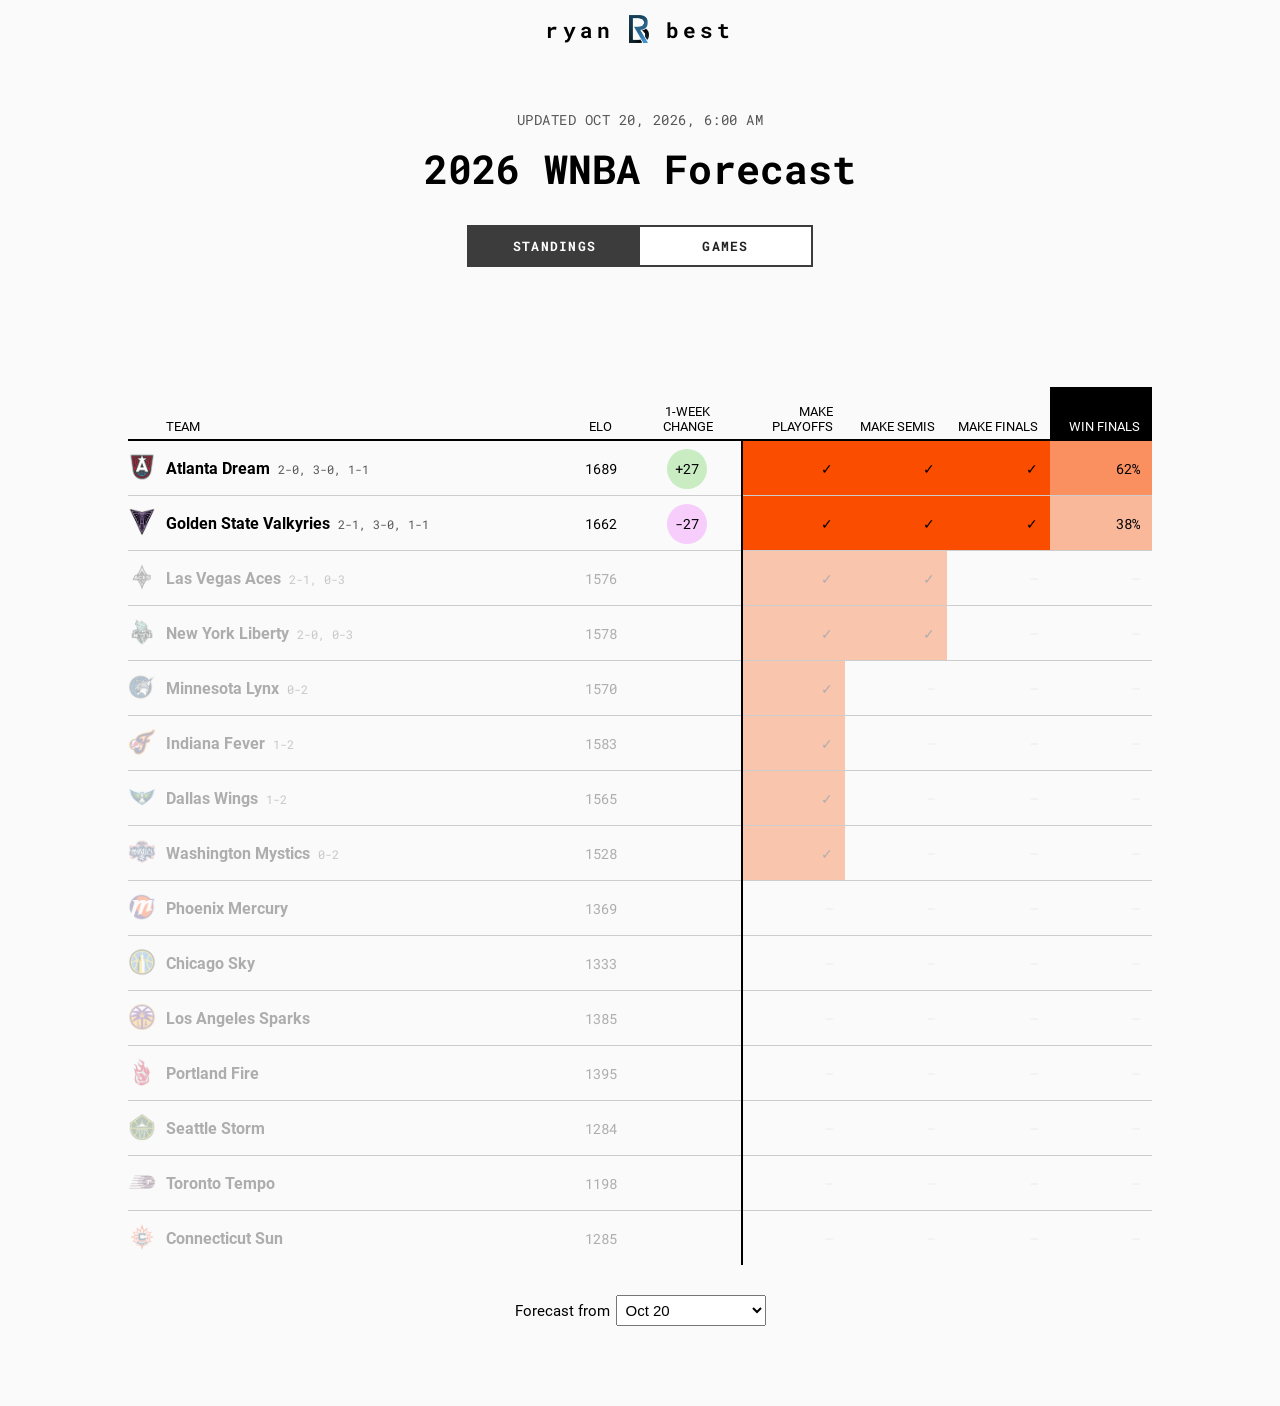
==== commit 2cf58f56: "Updates" ====
--- a/index.html
+++ b/index.html
@@ -1 +1 @@
-<!doctype html><head><title>2026 WNBA Forecast</title><meta name="viewport" content="width=device-width,initial-scale=1,shrink-to-fit=no"><meta name="description" content="This WNBA forecast projects each team's chances of winning every game, advancing to the playoffs and winning the WNBA Finals."><meta name="author" content="Ryan Best"><meta property="og:image" content="https://ryanabest.com/2026-wnba-predictions/assets/share-image-2026.2704ef1698deea032bd2.png?foo"><meta property="og:title" content="2026 WNBA Forecast"><meta property="og:url" content="https://ryanabest.com/2026-wnba-predictions/"><meta property="og:type" content="website"><meta property="og:description" content="This WNBA forecast projects each team's chances of winning every game, advancing to the playoffs and winning the WNBA Finals."><link rel="shortcut icon" type="image/x-icon" href="https://ryanabest.com/2026-wnba-predictions/assets/favicon.ecc235909048d9bf21d6.png"><link rel="icon" type="image/x-icon" href="https://ryanabest.com/assets/favicon.ecc235909048d9bf21d6.png"><meta charset="UTF-8"><meta name="twitter:card" content="summary_large_image"><meta name="twitter:site" content="@ryanabest"><meta name="twitter:creator" content="@ryanabest"><meta name="twitter:title" content="2026 WNBA Forecast"><meta name="twitter:description" content="This WNBA forecast projects each team's chances of winning every game, advancing to the playoffs and winning the WNBA Finals."><meta property="twitter:image" content="https://ryanabest.com/2026-wnba-predictions/assets/share-image-2026.2704ef1698deea032bd2.png?foo"><script defer="defer" src="https://static.cloudflareinsights.com/beacon.min.js" data-cf-beacon="{&quot;token&quot;: &quot;c7178068406749bfac75ae84e9a61b06&quot;}"></script><link rel="icon" href="favicon.png"><script defer="defer" src="main.71c23e7c13c567f4b0f6.js"></script><link href="main.13d747a128f6df0fa629.css" rel="stylesheet"></head><body><div class="menu" id="menu"><div class="menu-item" id="name"><a href="https://www.ryanabest.com"><p id="first-name">ryan</p><div class="logo"></div><p id="last-name">best</p></a></div></div><div class="container"><div id="intro"><p class="timestamp">UPDATED <span id="compiled-at" data-datetime="2026-10-18T01:00:43.987Z">Oct 18, 2026, 1:00 AM UTC</span></p><h1>2026 WNBA Forecast</h1></div><div id="page-nav"><a id="standings-link"><button class="btn-cta standings-nav active">Standings</button></a><a id="games-link"><button class="btn-cta games-nav">Games</button></a></div><div class="content"><div class="table-cont"><table id="standings"><thead><tr class="lower sortable"><th id="name" scope="col" data-col="name" data-asc="true">Team</th><th id="elo" scope="col" data-col="elo">Elo</th><th class="num-width hide-mobile" id="week-diff" scope="col" data-col="change">1-Week Change</th><th class="pct-width" id="make_playoffs" scope="col" data-col="make_playoffs"><span class="hide-mobile">Make playoffs</span><span class="hide-desktop">Make play-offs</span></th><th class="pct-width" id="make_semis" scope="col" data-col="make_semi_finals">Make Semis</th><th class="pct-width" id="make_finals" scope="col" data-col="make_finals">Make Finals</th><th class="sorted desc pct-width" id="win_finals" scope="col" data-col="win_finals">Win Finals</th></tr></thead><tbody><tr><th class="team-name" data-str="valkyries" scope="row"><img class="team-logo" src="assets/GSV.67222919bc4ff3018fd4.png" width="28" height="28" alt="GSV"><span class="city hide-mobile">Golden State </span><span class="name">Valkyries</span><span class="current-record hide-mobile">2-1, 3-0, 1-0</span></th><td class="elo" data-val="1692">1692</td><td class="week-change hide-mobile" data-val="18"><div class="week-change-val" style="background-color:rgb(214, 239, 210);">+18</div></td><td class="odds border-left border-left-mobile" data-val="101" style="background-color: #fa4d00;">✓</td><td class="odds" data-val="101" style="background-color: #fa4d00;">✓</td><td class="odds" data-val="101" style="background-color: #fa4d00;">✓</td><td class="odds" data-val="0.714325" style="background-color: rgb(250, 126, 71);">71%</td></tr><tr><th class="team-name" data-str="dream" scope="row"><img class="team-logo" src="assets/ATL.948e3a1fe89d612fa67c.png" width="28" height="28" alt="ATL"><span class="city hide-mobile">Atlanta </span><span class="name">Dream</span><span class="current-record hide-mobile">2-0, 3-0, 0-1</span></th><td class="elo" data-val="1658">1658</td><td class="week-change hide-mobile" data-val="-4"><div class="week-change-val" style="background-color:rgb(249, 236, 250);">-4</div></td><td class="odds border-left border-left-mobile" data-val="101" style="background-color: #fa4d00;">✓</td><td class="odds" data-val="101" style="background-color: #fa4d00;">✓</td><td class="odds" data-val="101" style="background-color: #fa4d00;">✓</td><td class="odds" data-val="0.285675" style="background-color: rgb(250, 201, 179);">29%</td></tr><tr><th class="team-name eliminated" data-str="aces" scope="row"><img class="team-logo" src="assets/LVA.57a1670778074fe8317e.png" width="28" height="28" alt="LVA"><span class="city hide-mobile">Las Vegas </span><span class="name">Aces</span><span class="current-record hide-mobile">2-1, 0-3</span></th><td class="elo eliminated" data-val="1576">1576</td><td class="week-change hide-mobile eliminated" data-val="-14"><div class="week-change-val" style="background-color:rgb(248, 223, 250);">-14</div></td><td class="odds eliminated border-left border-left-mobile" data-val="101" style="background-color: #fa4d00;">✓</td><td class="odds eliminated" data-val="101" style="background-color: #fa4d00;">✓</td><td class="odds eliminated gray" data-val="-1" style="background-color: transparent;">—</td><td class="odds eliminated gray" data-val="-1" style="background-color: transparent;">—</td></tr><tr><th class="team-name eliminated" data-str="liberty" scope="row"><img class="team-logo" src="assets/NYL.a65fe99aaf1d30d9a033.png" width="28" height="28" alt="NYL"><span class="city hide-mobile">New York </span><span class="name">Liberty</span><span class="current-record hide-mobile">2-0, 0-3</span></th><td class="elo eliminated" data-val="1578">1578</td><td class="week-change hide-mobile eliminated" data-val="0"></td><td class="odds eliminated border-left border-left-mobile" data-val="101" style="background-color: #fa4d00;">✓</td><td class="odds eliminated" data-val="101" style="background-color: #fa4d00;">✓</td><td class="odds eliminated gray" data-val="-1" style="background-color: transparent;">—</td><td class="odds eliminated gray" data-val="-1" style="background-color: transparent;">—</td></tr><tr><th class="team-name eliminated" data-str="lynx" scope="row"><img class="team-logo" src="assets/MIN.b8c83e95c722c9a8b803.png" width="28" height="28" alt="MIN"><span class="city hide-mobile">Minnesota </span><span class="name">Lynx</span><span class="current-record hide-mobile">0-2</span></th><td class="elo eliminated" data-val="1570">1570</td><td class="week-change hide-mobile eliminated" data-val="0"></td><td class="odds eliminated border-left border-left-mobile" data-val="101" style="background-color: #fa4d00;">✓</td><td class="odds eliminated gray" data-val="-1" style="background-color: transparent;">—</td><td class="odds eliminated gray" data-val="-1" style="background-color: transparent;">—</td><td class="odds eliminated gray" data-val="-1" style="background-color: transparent;">—</td></tr><tr><th class="team-name eliminated" data-str="fever" scope="row"><img class="team-logo" src="assets/IND.5404ae28b84eed1cdf7c.png" width="28" height="28" alt="IND"><span class="city hide-mobile">Indiana </span><span class="name">Fever</span><span class="current-record hide-mobile">1-2</span></th><td class="elo eliminated" data-val="1583">1583</td><td class="week-change hide-mobile eliminated" data-val="0"></td><td class="odds eliminated border-left border-left-mobile" data-val="101" style="background-color: #fa4d00;">✓</td><td class="odds eliminated gray" data-val="-1" style="background-color: transparent;">—</td><td class="odds eliminated gray" data-val="-1" style="background-color: transparent;">—</td><td class="odds eliminated gray" data-val="-1" style="background-color: transparent;">—</td></tr><tr><th class="team-name eliminated" data-str="wings" scope="row"><img class="team-logo" src="assets/DAL.457086a837267885ddc4.png" width="28" height="28" alt="DAL"><span class="city hide-mobile">Dallas </span><span class="name">Wings</span><span class="current-record hide-mobile">1-2</span></th><td class="elo eliminated" data-val="1565">1565</td><td class="week-change hide-mobile eliminated" data-val="0"></td><td class="odds eliminated border-left border-left-mobile" data-val="101" style="background-color: #fa4d00;">✓</td><td class="odds eliminated gray" data-val="-1" style="background-color: transparent;">—</td><td class="odds eliminated gray" data-val="-1" style="background-color: transparent;">—</td><td class="odds eliminated gray" data-val="-1" style="background-color: transparent;">—</td></tr><tr><th class="team-name eliminated" data-str="mystics" scope="row"><img class="team-logo" src="assets/WAS.455ccd74e4f9eeb6423f.png" width="28" height="28" alt="WAS"><span class="city hide-mobile">Washington </span><span class="name">Mystics</span><span class="current-record hide-mobile">0-2</span></th><td class="elo eliminated" data-val="1528">1528</td><td class="week-change hide-mobile eliminated" data-val="0"></td><td class="odds eliminated border-left border-left-mobile" data-val="101" style="background-color: #fa4d00;">✓</td><td class="odds eliminated gray" data-val="-1" style="background-color: transparent;">—</td><td class="odds eliminated gray" data-val="-1" style="background-color: transparent;">—</td><td class="odds eliminated gray" data-val="-1" style="background-color: transparent;">—</td></tr><tr><th class="team-name eliminated" data-str="mercury" scope="row"><img class="team-logo" src="assets/PHO.7179ddbdbda2acb26d8c.png" width="28" height="28" alt="PHO"><span class="city hide-mobile">Phoenix </span><span class="name">Mercury</span><span class="current-record hide-mobile"></span></th><td class="elo eliminated" data-val="1369">1369</td><td class="week-change hide-mobile eliminated" data-val="0"></td><td class="odds eliminated gray border-left border-left-mobile" data-val="-1" style="background-color: transparent;">—</td><td class="odds eliminated gray" data-val="-1" style="background-color: transparent;">—</td><td class="odds eliminated gray" data-val="-1" style="background-color: transparent;">—</td><td class="odds eliminated gray" data-val="-1" style="background-color: transparent;">—</td></tr><tr><th class="team-name eliminated" data-str="sky" scope="row"><img class="team-logo" src="assets/CHI.a2b2516d5c66bddc2b11.png" width="28" height="28" alt="CHI"><span class="city hide-mobile">Chicago </span><span class="name">Sky</span><span class="current-record hide-mobile"></span></th><td class="elo eliminated" data-val="1333">1333</td><td class="week-change hide-mobile eliminated" data-val="0"></td><td class="odds eliminated gray border-left border-left-mobile" data-val="-1" style="background-color: transparent;">—</td><td class="odds eliminated gray" data-val="-1" style="background-color: transparent;">—</td><td class="odds eliminated gray" data-val="-1" style="background-color: transparent;">—</td><td class="odds eliminated gray" data-val="-1" style="background-color: transparent;">—</td></tr><tr><th class="team-name eliminated" data-str="sparks" scope="row"><img class="team-logo" src="assets/LAS.21a765afebb62605a015.png" width="28" height="28" alt="LAS"><span class="city hide-mobile">Los Angeles </span><span class="name">Sparks</span><span class="current-record hide-mobile"></span></th><td class="elo eliminated" data-val="1385">1385</td><td class="week-change hide-mobile eliminated" data-val="0"></td><td class="odds eliminated gray border-left border-left-mobile" data-val="-1" style="background-color: transparent;">—</td><td class="odds eliminated gray" data-val="-1" style="background-color: transparent;">—</td><td class="odds eliminated gray" data-val="-1" style="background-color: transparent;">—</td><td class="odds eliminated gray" data-val="-1" style="background-color: transparent;">—</td></tr><tr><th class="team-name eliminated" data-str="fire" scope="row"><img class="team-logo" src="assets/PDX.ac9f5a8c1b5d1e3f6fe1.png" width="28" height="28" alt="PDX"><span class="city hide-mobile">Portland </span><span class="name">Fire</span><span class="current-record hide-mobile"></span></th><td class="elo eliminated" data-val="1395">1395</td><td class="week-change hide-mobile eliminated" data-val="0"></td><td class="odds eliminated gray border-left border-left-mobile" data-val="-1" style="background-color: transparent;">—</td><td class="odds eliminated gray" data-val="-1" style="background-color: transparent;">—</td><td class="odds eliminated gray" data-val="-1" style="background-color: transparent;">—</td><td class="odds eliminated gray" data-val="-1" style="background-color: transparent;">—</td></tr><tr><th class="team-name eliminated" data-str="storm" scope="row"><img class="team-logo" src="assets/SEA.6740480518cff1d392fc.png" width="28" height="28" alt="SEA"><span class="city hide-mobile">Seattle </span><span class="name">Storm</span><span class="current-record hide-mobile"></span></th><td class="elo eliminated" data-val="1284">1284</td><td class="week-change hide-mobile eliminated" data-val="0"></td><td class="odds eliminated gray border-left border-left-mobile" data-val="-1" style="background-color: transparent;">—</td><td class="odds eliminated gray" data-val="-1" style="background-color: transparent;">—</td><td class="odds eliminated gray" data-val="-1" style="background-color: transparent;">—</td><td class="odds eliminated gray" data-val="-1" style="background-color: transparent;">—</td></tr><tr><th class="team-name eliminated" data-str="tempo" scope="row"><img class="team-logo" src="assets/TOR.c63feb1ac36be910ea7a.png" width="28" height="28" alt="TOR"><span class="city hide-mobile">Toronto </span><span class="name">Tempo</span><span class="current-record hide-mobile"></span></th><td class="elo eliminated" data-val="1198">1198</td><td class="week-change hide-mobile eliminated" data-val="0"></td><td class="odds eliminated gray border-left border-left-mobile" data-val="-1" style="background-color: transparent;">—</td><td class="odds eliminated gray" data-val="-1" style="background-color: transparent;">—</td><td class="odds eliminated gray" data-val="-1" style="background-color: transparent;">—</td><td class="odds eliminated gray" data-val="-1" style="background-color: transparent;">—</td></tr><tr><th class="team-name eliminated" data-str="sun" scope="row"><img class="team-logo" src="assets/CON.11f8745bdfb965b18a47.png" width="28" height="28" alt="CON"><span class="city hide-mobile">Connecticut </span><span class="name">Sun</span><span class="current-record hide-mobile"></span></th><td class="elo eliminated" data-val="1285">1285</td><td class="week-change hide-mobile eliminated" data-val="0"></td><td class="odds eliminated gray border-left border-left-mobile" data-val="-1" style="background-color: transparent;">—</td><td class="odds eliminated gray" data-val="-1" style="background-color: transparent;">—</td><td class="odds eliminated gray" data-val="-1" style="background-color: transparent;">—</td><td class="odds eliminated gray" data-val="-1" style="background-color: transparent;">—</td></tr></tbody></table></div><div class="selector-wrap standings-selector"><label><span class="text">Forecast from</span><span><select id="standings-selector" name="standings-date"><option selected="selected">Oct 17</option><option>Oct 10</option><option>Oct 3</option><option>Start of playoffs</option><option>Sep 19</option><option>Aug 31</option><option>Aug 29</option><option>Aug 22</option><option>Aug 15</option><option>Aug 8</option><option>Aug 1</option><option>Jul 23</option><option>Jul 18</option><option>Jul 11</option><option>Jul 4</option><option>Jun 27</option><option>Jun 20</option><option>Jun 13</option><option>Jun 6</option><option>May 30</option><option>May 23</option><option>May 16</option><option>Preseason</option></select></span></label></div></div><script>const page = `standings`;</script></div></body>+<!doctype html><head><title>2026 WNBA Forecast</title><meta name="viewport" content="width=device-width,initial-scale=1,shrink-to-fit=no"><meta name="description" content="This WNBA forecast projects each team's chances of winning every game, advancing to the playoffs and winning the WNBA Finals."><meta name="author" content="Ryan Best"><meta property="og:image" content="https://ryanabest.com/2026-wnba-predictions/assets/share-image-2026.2704ef1698deea032bd2.png?foo"><meta property="og:title" content="2026 WNBA Forecast"><meta property="og:url" content="https://ryanabest.com/2026-wnba-predictions/"><meta property="og:type" content="website"><meta property="og:description" content="This WNBA forecast projects each team's chances of winning every game, advancing to the playoffs and winning the WNBA Finals."><link rel="shortcut icon" type="image/x-icon" href="https://ryanabest.com/2026-wnba-predictions/assets/favicon.ecc235909048d9bf21d6.png"><link rel="icon" type="image/x-icon" href="https://ryanabest.com/assets/favicon.ecc235909048d9bf21d6.png"><meta charset="UTF-8"><meta name="twitter:card" content="summary_large_image"><meta name="twitter:site" content="@ryanabest"><meta name="twitter:creator" content="@ryanabest"><meta name="twitter:title" content="2026 WNBA Forecast"><meta name="twitter:description" content="This WNBA forecast projects each team's chances of winning every game, advancing to the playoffs and winning the WNBA Finals."><meta property="twitter:image" content="https://ryanabest.com/2026-wnba-predictions/assets/share-image-2026.2704ef1698deea032bd2.png?foo"><script defer="defer" src="https://static.cloudflareinsights.com/beacon.min.js" data-cf-beacon="{&quot;token&quot;: &quot;c7178068406749bfac75ae84e9a61b06&quot;}"></script><link rel="icon" href="favicon.png"><script defer="defer" src="main.94ca88ae0757d638dc17.js"></script><link href="main.13d747a128f6df0fa629.css" rel="stylesheet"></head><body><div class="menu" id="menu"><div class="menu-item" id="name"><a href="https://www.ryanabest.com"><p id="first-name">ryan</p><div class="logo"></div><p id="last-name">best</p></a></div></div><div class="container"><div id="intro"><p class="timestamp">UPDATED <span id="compiled-at" data-datetime="2026-10-20T06:00:02.149Z">Oct 20, 2026, 6:00 AM UTC</span></p><h1>2026 WNBA Forecast</h1></div><div id="page-nav"><a id="standings-link"><button class="btn-cta standings-nav active">Standings</button></a><a id="games-link"><button class="btn-cta games-nav">Games</button></a></div><div class="content"><div class="table-cont"><table id="standings"><thead><tr class="lower sortable"><th id="name" scope="col" data-col="name" data-asc="true">Team</th><th id="elo" scope="col" data-col="elo">Elo</th><th class="num-width hide-mobile" id="week-diff" scope="col" data-col="change">1-Week Change</th><th class="pct-width" id="make_playoffs" scope="col" data-col="make_playoffs"><span class="hide-mobile">Make playoffs</span><span class="hide-desktop">Make play-offs</span></th><th class="pct-width" id="make_semis" scope="col" data-col="make_semi_finals">Make Semis</th><th class="pct-width" id="make_finals" scope="col" data-col="make_finals">Make Finals</th><th class="sorted desc pct-width" id="win_finals" scope="col" data-col="win_finals">Win Finals</th></tr></thead><tbody><tr><th class="team-name" data-str="dream" scope="row"><img class="team-logo" src="assets/ATL.948e3a1fe89d612fa67c.png" width="28" height="28" alt="ATL"><span class="city hide-mobile">Atlanta </span><span class="name">Dream</span><span class="current-record hide-mobile">2-0, 3-0, 1-1</span></th><td class="elo" data-val="1689">1689</td><td class="week-change hide-mobile" data-val="27"><div class="week-change-val" style="background-color:rgb(201, 236, 195);">+27</div></td><td class="odds border-left border-left-mobile" data-val="101" style="background-color: #fa4d00;">✓</td><td class="odds" data-val="101" style="background-color: #fa4d00;">✓</td><td class="odds" data-val="101" style="background-color: #fa4d00;">✓</td><td class="odds" data-val="0.617725" style="background-color: rgb(250, 143, 96);">62%</td></tr><tr><th class="team-name" data-str="valkyries" scope="row"><img class="team-logo" src="assets/GSV.67222919bc4ff3018fd4.png" width="28" height="28" alt="GSV"><span class="city hide-mobile">Golden State </span><span class="name">Valkyries</span><span class="current-record hide-mobile">2-1, 3-0, 1-1</span></th><td class="elo" data-val="1662">1662</td><td class="week-change hide-mobile" data-val="-27"><div class="week-change-val" style="background-color:rgb(246, 205, 251);">-27</div></td><td class="odds border-left border-left-mobile" data-val="101" style="background-color: #fa4d00;">✓</td><td class="odds" data-val="101" style="background-color: #fa4d00;">✓</td><td class="odds" data-val="101" style="background-color: #fa4d00;">✓</td><td class="odds" data-val="0.382275" style="background-color: rgb(250, 184, 154);">38%</td></tr><tr><th class="team-name eliminated" data-str="aces" scope="row"><img class="team-logo" src="assets/LVA.57a1670778074fe8317e.png" width="28" height="28" alt="LVA"><span class="city hide-mobile">Las Vegas </span><span class="name">Aces</span><span class="current-record hide-mobile">2-1, 0-3</span></th><td class="elo eliminated" data-val="1576">1576</td><td class="week-change hide-mobile eliminated" data-val="0"></td><td class="odds eliminated border-left border-left-mobile" data-val="101" style="background-color: #fa4d00;">✓</td><td class="odds eliminated" data-val="101" style="background-color: #fa4d00;">✓</td><td class="odds eliminated gray" data-val="-1" style="background-color: transparent;">—</td><td class="odds eliminated gray" data-val="-1" style="background-color: transparent;">—</td></tr><tr><th class="team-name eliminated" data-str="liberty" scope="row"><img class="team-logo" src="assets/NYL.a65fe99aaf1d30d9a033.png" width="28" height="28" alt="NYL"><span class="city hide-mobile">New York </span><span class="name">Liberty</span><span class="current-record hide-mobile">2-0, 0-3</span></th><td class="elo eliminated" data-val="1578">1578</td><td class="week-change hide-mobile eliminated" data-val="0"></td><td class="odds eliminated border-left border-left-mobile" data-val="101" style="background-color: #fa4d00;">✓</td><td class="odds eliminated" data-val="101" style="background-color: #fa4d00;">✓</td><td class="odds eliminated gray" data-val="-1" style="background-color: transparent;">—</td><td class="odds eliminated gray" data-val="-1" style="background-color: transparent;">—</td></tr><tr><th class="team-name eliminated" data-str="lynx" scope="row"><img class="team-logo" src="assets/MIN.b8c83e95c722c9a8b803.png" width="28" height="28" alt="MIN"><span class="city hide-mobile">Minnesota </span><span class="name">Lynx</span><span class="current-record hide-mobile">0-2</span></th><td class="elo eliminated" data-val="1570">1570</td><td class="week-change hide-mobile eliminated" data-val="0"></td><td class="odds eliminated border-left border-left-mobile" data-val="101" style="background-color: #fa4d00;">✓</td><td class="odds eliminated gray" data-val="-1" style="background-color: transparent;">—</td><td class="odds eliminated gray" data-val="-1" style="background-color: transparent;">—</td><td class="odds eliminated gray" data-val="-1" style="background-color: transparent;">—</td></tr><tr><th class="team-name eliminated" data-str="fever" scope="row"><img class="team-logo" src="assets/IND.5404ae28b84eed1cdf7c.png" width="28" height="28" alt="IND"><span class="city hide-mobile">Indiana </span><span class="name">Fever</span><span class="current-record hide-mobile">1-2</span></th><td class="elo eliminated" data-val="1583">1583</td><td class="week-change hide-mobile eliminated" data-val="0"></td><td class="odds eliminated border-left border-left-mobile" data-val="101" style="background-color: #fa4d00;">✓</td><td class="odds eliminated gray" data-val="-1" style="background-color: transparent;">—</td><td class="odds eliminated gray" data-val="-1" style="background-color: transparent;">—</td><td class="odds eliminated gray" data-val="-1" style="background-color: transparent;">—</td></tr><tr><th class="team-name eliminated" data-str="wings" scope="row"><img class="team-logo" src="assets/DAL.457086a837267885ddc4.png" width="28" height="28" alt="DAL"><span class="city hide-mobile">Dallas </span><span class="name">Wings</span><span class="current-record hide-mobile">1-2</span></th><td class="elo eliminated" data-val="1565">1565</td><td class="week-change hide-mobile eliminated" data-val="0"></td><td class="odds eliminated border-left border-left-mobile" data-val="101" style="background-color: #fa4d00;">✓</td><td class="odds eliminated gray" data-val="-1" style="background-color: transparent;">—</td><td class="odds eliminated gray" data-val="-1" style="background-color: transparent;">—</td><td class="odds eliminated gray" data-val="-1" style="background-color: transparent;">—</td></tr><tr><th class="team-name eliminated" data-str="mystics" scope="row"><img class="team-logo" src="assets/WAS.455ccd74e4f9eeb6423f.png" width="28" height="28" alt="WAS"><span class="city hide-mobile">Washington </span><span class="name">Mystics</span><span class="current-record hide-mobile">0-2</span></th><td class="elo eliminated" data-val="1528">1528</td><td class="week-change hide-mobile eliminated" data-val="0"></td><td class="odds eliminated border-left border-left-mobile" data-val="101" style="background-color: #fa4d00;">✓</td><td class="odds eliminated gray" data-val="-1" style="background-color: transparent;">—</td><td class="odds eliminated gray" data-val="-1" style="background-color: transparent;">—</td><td class="odds eliminated gray" data-val="-1" style="background-color: transparent;">—</td></tr><tr><th class="team-name eliminated" data-str="mercury" scope="row"><img class="team-logo" src="assets/PHO.7179ddbdbda2acb26d8c.png" width="28" height="28" alt="PHO"><span class="city hide-mobile">Phoenix </span><span class="name">Mercury</span><span class="current-record hide-mobile"></span></th><td class="elo eliminated" data-val="1369">1369</td><td class="week-change hide-mobile eliminated" data-val="0"></td><td class="odds eliminated gray border-left border-left-mobile" data-val="-1" style="background-color: transparent;">—</td><td class="odds eliminated gray" data-val="-1" style="background-color: transparent;">—</td><td class="odds eliminated gray" data-val="-1" style="background-color: transparent;">—</td><td class="odds eliminated gray" data-val="-1" style="background-color: transparent;">—</td></tr><tr><th class="team-name eliminated" data-str="sky" scope="row"><img class="team-logo" src="assets/CHI.a2b2516d5c66bddc2b11.png" width="28" height="28" alt="CHI"><span class="city hide-mobile">Chicago </span><span class="name">Sky</span><span class="current-record hide-mobile"></span></th><td class="elo eliminated" data-val="1333">1333</td><td class="week-change hide-mobile eliminated" data-val="0"></td><td class="odds eliminated gray border-left border-left-mobile" data-val="-1" style="background-color: transparent;">—</td><td class="odds eliminated gray" data-val="-1" style="background-color: transparent;">—</td><td class="odds eliminated gray" data-val="-1" style="background-color: transparent;">—</td><td class="odds eliminated gray" data-val="-1" style="background-color: transparent;">—</td></tr><tr><th class="team-name eliminated" data-str="sparks" scope="row"><img class="team-logo" src="assets/LAS.21a765afebb62605a015.png" width="28" height="28" alt="LAS"><span class="city hide-mobile">Los Angeles </span><span class="name">Sparks</span><span class="current-record hide-mobile"></span></th><td class="elo eliminated" data-val="1385">1385</td><td class="week-change hide-mobile eliminated" data-val="0"></td><td class="odds eliminated gray border-left border-left-mobile" data-val="-1" style="background-color: transparent;">—</td><td class="odds eliminated gray" data-val="-1" style="background-color: transparent;">—</td><td class="odds eliminated gray" data-val="-1" style="background-color: transparent;">—</td><td class="odds eliminated gray" data-val="-1" style="background-color: transparent;">—</td></tr><tr><th class="team-name eliminated" data-str="fire" scope="row"><img class="team-logo" src="assets/PDX.ac9f5a8c1b5d1e3f6fe1.png" width="28" height="28" alt="PDX"><span class="city hide-mobile">Portland </span><span class="name">Fire</span><span class="current-record hide-mobile"></span></th><td class="elo eliminated" data-val="1395">1395</td><td class="week-change hide-mobile eliminated" data-val="0"></td><td class="odds eliminated gray border-left border-left-mobile" data-val="-1" style="background-color: transparent;">—</td><td class="odds eliminated gray" data-val="-1" style="background-color: transparent;">—</td><td class="odds eliminated gray" data-val="-1" style="background-color: transparent;">—</td><td class="odds eliminated gray" data-val="-1" style="background-color: transparent;">—</td></tr><tr><th class="team-name eliminated" data-str="storm" scope="row"><img class="team-logo" src="assets/SEA.6740480518cff1d392fc.png" width="28" height="28" alt="SEA"><span class="city hide-mobile">Seattle </span><span class="name">Storm</span><span class="current-record hide-mobile"></span></th><td class="elo eliminated" data-val="1284">1284</td><td class="week-change hide-mobile eliminated" data-val="0"></td><td class="odds eliminated gray border-left border-left-mobile" data-val="-1" style="background-color: transparent;">—</td><td class="odds eliminated gray" data-val="-1" style="background-color: transparent;">—</td><td class="odds eliminated gray" data-val="-1" style="background-color: transparent;">—</td><td class="odds eliminated gray" data-val="-1" style="background-color: transparent;">—</td></tr><tr><th class="team-name eliminated" data-str="tempo" scope="row"><img class="team-logo" src="assets/TOR.c63feb1ac36be910ea7a.png" width="28" height="28" alt="TOR"><span class="city hide-mobile">Toronto </span><span class="name">Tempo</span><span class="current-record hide-mobile"></span></th><td class="elo eliminated" data-val="1198">1198</td><td class="week-change hide-mobile eliminated" data-val="0"></td><td class="odds eliminated gray border-left border-left-mobile" data-val="-1" style="background-color: transparent;">—</td><td class="odds eliminated gray" data-val="-1" style="background-color: transparent;">—</td><td class="odds eliminated gray" data-val="-1" style="background-color: transparent;">—</td><td class="odds eliminated gray" data-val="-1" style="background-color: transparent;">—</td></tr><tr><th class="team-name eliminated" data-str="sun" scope="row"><img class="team-logo" src="assets/CON.11f8745bdfb965b18a47.png" width="28" height="28" alt="CON"><span class="city hide-mobile">Connecticut </span><span class="name">Sun</span><span class="current-record hide-mobile"></span></th><td class="elo eliminated" data-val="1285">1285</td><td class="week-change hide-mobile eliminated" data-val="0"></td><td class="odds eliminated gray border-left border-left-mobile" data-val="-1" style="background-color: transparent;">—</td><td class="odds eliminated gray" data-val="-1" style="background-color: transparent;">—</td><td class="odds eliminated gray" data-val="-1" style="background-color: transparent;">—</td><td class="odds eliminated gray" data-val="-1" style="background-color: transparent;">—</td></tr></tbody></table></div><div class="selector-wrap standings-selector"><label><span class="text">Forecast from</span><span><select id="standings-selector" name="standings-date"><option selected="selected">Oct 20</option><option>Oct 12</option><option>Oct 4</option><option>Sep 28</option><option>Start of playoffs</option><option>Sep 22</option><option>Aug 31</option><option>Aug 25</option><option>Aug 17</option><option>Aug 11</option><option>Aug 4</option><option>Jul 23</option><option>Jul 21</option><option>Jul 14</option><option>Jul 7</option><option>Jun 29</option><option>Jun 23</option><option>Jun 16</option><option>Jun 9</option><option>Jun 2</option><option>May 26</option><option>May 19</option><option>May 11</option><option>Preseason</option></select></span></label></div></div><script>const page = `standings`;</script></div></body>
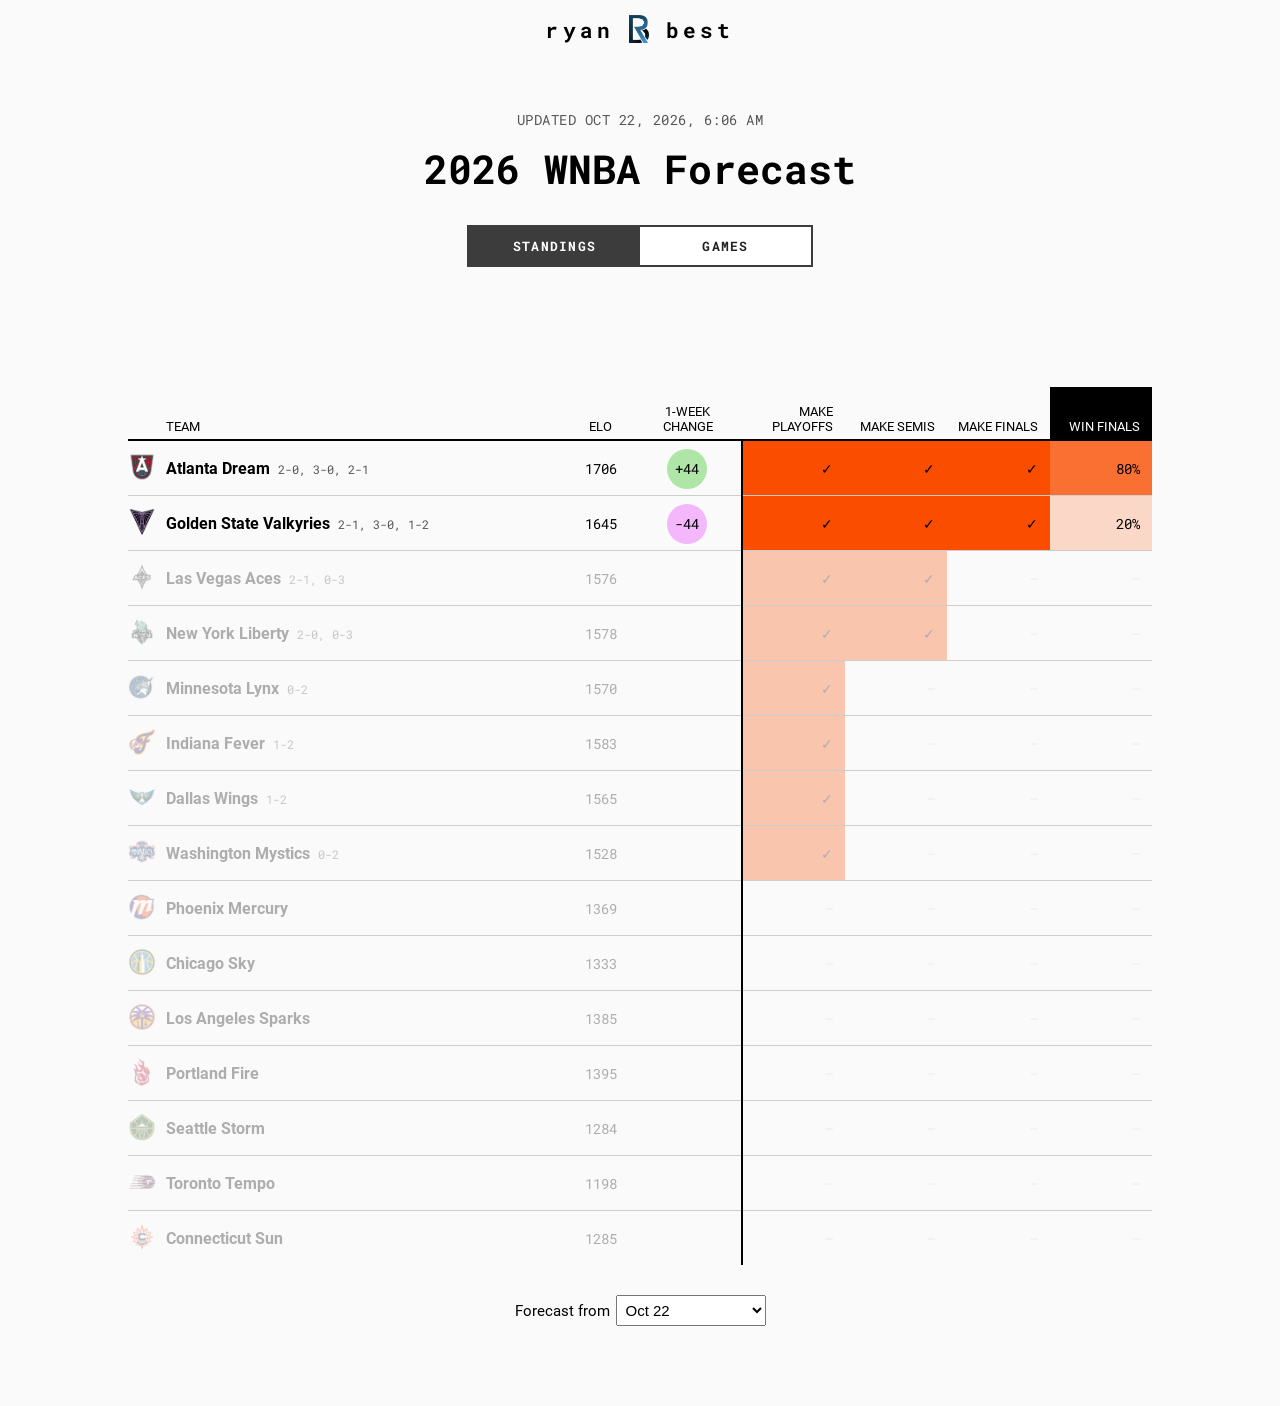
==== commit b2c8aed0: "Updates" ====
--- a/index.html
+++ b/index.html
@@ -1 +1 @@
-<!doctype html><head><title>2026 WNBA Forecast</title><meta name="viewport" content="width=device-width,initial-scale=1,shrink-to-fit=no"><meta name="description" content="This WNBA forecast projects each team's chances of winning every game, advancing to the playoffs and winning the WNBA Finals."><meta name="author" content="Ryan Best"><meta property="og:image" content="https://ryanabest.com/2026-wnba-predictions/assets/share-image-2026.2704ef1698deea032bd2.png?foo"><meta property="og:title" content="2026 WNBA Forecast"><meta property="og:url" content="https://ryanabest.com/2026-wnba-predictions/"><meta property="og:type" content="website"><meta property="og:description" content="This WNBA forecast projects each team's chances of winning every game, advancing to the playoffs and winning the WNBA Finals."><link rel="shortcut icon" type="image/x-icon" href="https://ryanabest.com/2026-wnba-predictions/assets/favicon.ecc235909048d9bf21d6.png"><link rel="icon" type="image/x-icon" href="https://ryanabest.com/assets/favicon.ecc235909048d9bf21d6.png"><meta charset="UTF-8"><meta name="twitter:card" content="summary_large_image"><meta name="twitter:site" content="@ryanabest"><meta name="twitter:creator" content="@ryanabest"><meta name="twitter:title" content="2026 WNBA Forecast"><meta name="twitter:description" content="This WNBA forecast projects each team's chances of winning every game, advancing to the playoffs and winning the WNBA Finals."><meta property="twitter:image" content="https://ryanabest.com/2026-wnba-predictions/assets/share-image-2026.2704ef1698deea032bd2.png?foo"><script defer="defer" src="https://static.cloudflareinsights.com/beacon.min.js" data-cf-beacon="{&quot;token&quot;: &quot;c7178068406749bfac75ae84e9a61b06&quot;}"></script><link rel="icon" href="favicon.png"><script defer="defer" src="main.94ca88ae0757d638dc17.js"></script><link href="main.13d747a128f6df0fa629.css" rel="stylesheet"></head><body><div class="menu" id="menu"><div class="menu-item" id="name"><a href="https://www.ryanabest.com"><p id="first-name">ryan</p><div class="logo"></div><p id="last-name">best</p></a></div></div><div class="container"><div id="intro"><p class="timestamp">UPDATED <span id="compiled-at" data-datetime="2026-10-20T06:00:02.149Z">Oct 20, 2026, 6:00 AM UTC</span></p><h1>2026 WNBA Forecast</h1></div><div id="page-nav"><a id="standings-link"><button class="btn-cta standings-nav active">Standings</button></a><a id="games-link"><button class="btn-cta games-nav">Games</button></a></div><div class="content"><div class="table-cont"><table id="standings"><thead><tr class="lower sortable"><th id="name" scope="col" data-col="name" data-asc="true">Team</th><th id="elo" scope="col" data-col="elo">Elo</th><th class="num-width hide-mobile" id="week-diff" scope="col" data-col="change">1-Week Change</th><th class="pct-width" id="make_playoffs" scope="col" data-col="make_playoffs"><span class="hide-mobile">Make playoffs</span><span class="hide-desktop">Make play-offs</span></th><th class="pct-width" id="make_semis" scope="col" data-col="make_semi_finals">Make Semis</th><th class="pct-width" id="make_finals" scope="col" data-col="make_finals">Make Finals</th><th class="sorted desc pct-width" id="win_finals" scope="col" data-col="win_finals">Win Finals</th></tr></thead><tbody><tr><th class="team-name" data-str="dream" scope="row"><img class="team-logo" src="assets/ATL.948e3a1fe89d612fa67c.png" width="28" height="28" alt="ATL"><span class="city hide-mobile">Atlanta </span><span class="name">Dream</span><span class="current-record hide-mobile">2-0, 3-0, 1-1</span></th><td class="elo" data-val="1689">1689</td><td class="week-change hide-mobile" data-val="27"><div class="week-change-val" style="background-color:rgb(201, 236, 195);">+27</div></td><td class="odds border-left border-left-mobile" data-val="101" style="background-color: #fa4d00;">✓</td><td class="odds" data-val="101" style="background-color: #fa4d00;">✓</td><td class="odds" data-val="101" style="background-color: #fa4d00;">✓</td><td class="odds" data-val="0.617725" style="background-color: rgb(250, 143, 96);">62%</td></tr><tr><th class="team-name" data-str="valkyries" scope="row"><img class="team-logo" src="assets/GSV.67222919bc4ff3018fd4.png" width="28" height="28" alt="GSV"><span class="city hide-mobile">Golden State </span><span class="name">Valkyries</span><span class="current-record hide-mobile">2-1, 3-0, 1-1</span></th><td class="elo" data-val="1662">1662</td><td class="week-change hide-mobile" data-val="-27"><div class="week-change-val" style="background-color:rgb(246, 205, 251);">-27</div></td><td class="odds border-left border-left-mobile" data-val="101" style="background-color: #fa4d00;">✓</td><td class="odds" data-val="101" style="background-color: #fa4d00;">✓</td><td class="odds" data-val="101" style="background-color: #fa4d00;">✓</td><td class="odds" data-val="0.382275" style="background-color: rgb(250, 184, 154);">38%</td></tr><tr><th class="team-name eliminated" data-str="aces" scope="row"><img class="team-logo" src="assets/LVA.57a1670778074fe8317e.png" width="28" height="28" alt="LVA"><span class="city hide-mobile">Las Vegas </span><span class="name">Aces</span><span class="current-record hide-mobile">2-1, 0-3</span></th><td class="elo eliminated" data-val="1576">1576</td><td class="week-change hide-mobile eliminated" data-val="0"></td><td class="odds eliminated border-left border-left-mobile" data-val="101" style="background-color: #fa4d00;">✓</td><td class="odds eliminated" data-val="101" style="background-color: #fa4d00;">✓</td><td class="odds eliminated gray" data-val="-1" style="background-color: transparent;">—</td><td class="odds eliminated gray" data-val="-1" style="background-color: transparent;">—</td></tr><tr><th class="team-name eliminated" data-str="liberty" scope="row"><img class="team-logo" src="assets/NYL.a65fe99aaf1d30d9a033.png" width="28" height="28" alt="NYL"><span class="city hide-mobile">New York </span><span class="name">Liberty</span><span class="current-record hide-mobile">2-0, 0-3</span></th><td class="elo eliminated" data-val="1578">1578</td><td class="week-change hide-mobile eliminated" data-val="0"></td><td class="odds eliminated border-left border-left-mobile" data-val="101" style="background-color: #fa4d00;">✓</td><td class="odds eliminated" data-val="101" style="background-color: #fa4d00;">✓</td><td class="odds eliminated gray" data-val="-1" style="background-color: transparent;">—</td><td class="odds eliminated gray" data-val="-1" style="background-color: transparent;">—</td></tr><tr><th class="team-name eliminated" data-str="lynx" scope="row"><img class="team-logo" src="assets/MIN.b8c83e95c722c9a8b803.png" width="28" height="28" alt="MIN"><span class="city hide-mobile">Minnesota </span><span class="name">Lynx</span><span class="current-record hide-mobile">0-2</span></th><td class="elo eliminated" data-val="1570">1570</td><td class="week-change hide-mobile eliminated" data-val="0"></td><td class="odds eliminated border-left border-left-mobile" data-val="101" style="background-color: #fa4d00;">✓</td><td class="odds eliminated gray" data-val="-1" style="background-color: transparent;">—</td><td class="odds eliminated gray" data-val="-1" style="background-color: transparent;">—</td><td class="odds eliminated gray" data-val="-1" style="background-color: transparent;">—</td></tr><tr><th class="team-name eliminated" data-str="fever" scope="row"><img class="team-logo" src="assets/IND.5404ae28b84eed1cdf7c.png" width="28" height="28" alt="IND"><span class="city hide-mobile">Indiana </span><span class="name">Fever</span><span class="current-record hide-mobile">1-2</span></th><td class="elo eliminated" data-val="1583">1583</td><td class="week-change hide-mobile eliminated" data-val="0"></td><td class="odds eliminated border-left border-left-mobile" data-val="101" style="background-color: #fa4d00;">✓</td><td class="odds eliminated gray" data-val="-1" style="background-color: transparent;">—</td><td class="odds eliminated gray" data-val="-1" style="background-color: transparent;">—</td><td class="odds eliminated gray" data-val="-1" style="background-color: transparent;">—</td></tr><tr><th class="team-name eliminated" data-str="wings" scope="row"><img class="team-logo" src="assets/DAL.457086a837267885ddc4.png" width="28" height="28" alt="DAL"><span class="city hide-mobile">Dallas </span><span class="name">Wings</span><span class="current-record hide-mobile">1-2</span></th><td class="elo eliminated" data-val="1565">1565</td><td class="week-change hide-mobile eliminated" data-val="0"></td><td class="odds eliminated border-left border-left-mobile" data-val="101" style="background-color: #fa4d00;">✓</td><td class="odds eliminated gray" data-val="-1" style="background-color: transparent;">—</td><td class="odds eliminated gray" data-val="-1" style="background-color: transparent;">—</td><td class="odds eliminated gray" data-val="-1" style="background-color: transparent;">—</td></tr><tr><th class="team-name eliminated" data-str="mystics" scope="row"><img class="team-logo" src="assets/WAS.455ccd74e4f9eeb6423f.png" width="28" height="28" alt="WAS"><span class="city hide-mobile">Washington </span><span class="name">Mystics</span><span class="current-record hide-mobile">0-2</span></th><td class="elo eliminated" data-val="1528">1528</td><td class="week-change hide-mobile eliminated" data-val="0"></td><td class="odds eliminated border-left border-left-mobile" data-val="101" style="background-color: #fa4d00;">✓</td><td class="odds eliminated gray" data-val="-1" style="background-color: transparent;">—</td><td class="odds eliminated gray" data-val="-1" style="background-color: transparent;">—</td><td class="odds eliminated gray" data-val="-1" style="background-color: transparent;">—</td></tr><tr><th class="team-name eliminated" data-str="mercury" scope="row"><img class="team-logo" src="assets/PHO.7179ddbdbda2acb26d8c.png" width="28" height="28" alt="PHO"><span class="city hide-mobile">Phoenix </span><span class="name">Mercury</span><span class="current-record hide-mobile"></span></th><td class="elo eliminated" data-val="1369">1369</td><td class="week-change hide-mobile eliminated" data-val="0"></td><td class="odds eliminated gray border-left border-left-mobile" data-val="-1" style="background-color: transparent;">—</td><td class="odds eliminated gray" data-val="-1" style="background-color: transparent;">—</td><td class="odds eliminated gray" data-val="-1" style="background-color: transparent;">—</td><td class="odds eliminated gray" data-val="-1" style="background-color: transparent;">—</td></tr><tr><th class="team-name eliminated" data-str="sky" scope="row"><img class="team-logo" src="assets/CHI.a2b2516d5c66bddc2b11.png" width="28" height="28" alt="CHI"><span class="city hide-mobile">Chicago </span><span class="name">Sky</span><span class="current-record hide-mobile"></span></th><td class="elo eliminated" data-val="1333">1333</td><td class="week-change hide-mobile eliminated" data-val="0"></td><td class="odds eliminated gray border-left border-left-mobile" data-val="-1" style="background-color: transparent;">—</td><td class="odds eliminated gray" data-val="-1" style="background-color: transparent;">—</td><td class="odds eliminated gray" data-val="-1" style="background-color: transparent;">—</td><td class="odds eliminated gray" data-val="-1" style="background-color: transparent;">—</td></tr><tr><th class="team-name eliminated" data-str="sparks" scope="row"><img class="team-logo" src="assets/LAS.21a765afebb62605a015.png" width="28" height="28" alt="LAS"><span class="city hide-mobile">Los Angeles </span><span class="name">Sparks</span><span class="current-record hide-mobile"></span></th><td class="elo eliminated" data-val="1385">1385</td><td class="week-change hide-mobile eliminated" data-val="0"></td><td class="odds eliminated gray border-left border-left-mobile" data-val="-1" style="background-color: transparent;">—</td><td class="odds eliminated gray" data-val="-1" style="background-color: transparent;">—</td><td class="odds eliminated gray" data-val="-1" style="background-color: transparent;">—</td><td class="odds eliminated gray" data-val="-1" style="background-color: transparent;">—</td></tr><tr><th class="team-name eliminated" data-str="fire" scope="row"><img class="team-logo" src="assets/PDX.ac9f5a8c1b5d1e3f6fe1.png" width="28" height="28" alt="PDX"><span class="city hide-mobile">Portland </span><span class="name">Fire</span><span class="current-record hide-mobile"></span></th><td class="elo eliminated" data-val="1395">1395</td><td class="week-change hide-mobile eliminated" data-val="0"></td><td class="odds eliminated gray border-left border-left-mobile" data-val="-1" style="background-color: transparent;">—</td><td class="odds eliminated gray" data-val="-1" style="background-color: transparent;">—</td><td class="odds eliminated gray" data-val="-1" style="background-color: transparent;">—</td><td class="odds eliminated gray" data-val="-1" style="background-color: transparent;">—</td></tr><tr><th class="team-name eliminated" data-str="storm" scope="row"><img class="team-logo" src="assets/SEA.6740480518cff1d392fc.png" width="28" height="28" alt="SEA"><span class="city hide-mobile">Seattle </span><span class="name">Storm</span><span class="current-record hide-mobile"></span></th><td class="elo eliminated" data-val="1284">1284</td><td class="week-change hide-mobile eliminated" data-val="0"></td><td class="odds eliminated gray border-left border-left-mobile" data-val="-1" style="background-color: transparent;">—</td><td class="odds eliminated gray" data-val="-1" style="background-color: transparent;">—</td><td class="odds eliminated gray" data-val="-1" style="background-color: transparent;">—</td><td class="odds eliminated gray" data-val="-1" style="background-color: transparent;">—</td></tr><tr><th class="team-name eliminated" data-str="tempo" scope="row"><img class="team-logo" src="assets/TOR.c63feb1ac36be910ea7a.png" width="28" height="28" alt="TOR"><span class="city hide-mobile">Toronto </span><span class="name">Tempo</span><span class="current-record hide-mobile"></span></th><td class="elo eliminated" data-val="1198">1198</td><td class="week-change hide-mobile eliminated" data-val="0"></td><td class="odds eliminated gray border-left border-left-mobile" data-val="-1" style="background-color: transparent;">—</td><td class="odds eliminated gray" data-val="-1" style="background-color: transparent;">—</td><td class="odds eliminated gray" data-val="-1" style="background-color: transparent;">—</td><td class="odds eliminated gray" data-val="-1" style="background-color: transparent;">—</td></tr><tr><th class="team-name eliminated" data-str="sun" scope="row"><img class="team-logo" src="assets/CON.11f8745bdfb965b18a47.png" width="28" height="28" alt="CON"><span class="city hide-mobile">Connecticut </span><span class="name">Sun</span><span class="current-record hide-mobile"></span></th><td class="elo eliminated" data-val="1285">1285</td><td class="week-change hide-mobile eliminated" data-val="0"></td><td class="odds eliminated gray border-left border-left-mobile" data-val="-1" style="background-color: transparent;">—</td><td class="odds eliminated gray" data-val="-1" style="background-color: transparent;">—</td><td class="odds eliminated gray" data-val="-1" style="background-color: transparent;">—</td><td class="odds eliminated gray" data-val="-1" style="background-color: transparent;">—</td></tr></tbody></table></div><div class="selector-wrap standings-selector"><label><span class="text">Forecast from</span><span><select id="standings-selector" name="standings-date"><option selected="selected">Oct 20</option><option>Oct 12</option><option>Oct 4</option><option>Sep 28</option><option>Start of playoffs</option><option>Sep 22</option><option>Aug 31</option><option>Aug 25</option><option>Aug 17</option><option>Aug 11</option><option>Aug 4</option><option>Jul 23</option><option>Jul 21</option><option>Jul 14</option><option>Jul 7</option><option>Jun 29</option><option>Jun 23</option><option>Jun 16</option><option>Jun 9</option><option>Jun 2</option><option>May 26</option><option>May 19</option><option>May 11</option><option>Preseason</option></select></span></label></div></div><script>const page = `standings`;</script></div></body>+<!doctype html><head><title>2026 WNBA Forecast</title><meta name="viewport" content="width=device-width,initial-scale=1,shrink-to-fit=no"><meta name="description" content="This WNBA forecast projects each team's chances of winning every game, advancing to the playoffs and winning the WNBA Finals."><meta name="author" content="Ryan Best"><meta property="og:image" content="https://ryanabest.com/2026-wnba-predictions/assets/share-image-2026.2704ef1698deea032bd2.png?foo"><meta property="og:title" content="2026 WNBA Forecast"><meta property="og:url" content="https://ryanabest.com/2026-wnba-predictions/"><meta property="og:type" content="website"><meta property="og:description" content="This WNBA forecast projects each team's chances of winning every game, advancing to the playoffs and winning the WNBA Finals."><link rel="shortcut icon" type="image/x-icon" href="https://ryanabest.com/2026-wnba-predictions/assets/favicon.ecc235909048d9bf21d6.png"><link rel="icon" type="image/x-icon" href="https://ryanabest.com/assets/favicon.ecc235909048d9bf21d6.png"><meta charset="UTF-8"><meta name="twitter:card" content="summary_large_image"><meta name="twitter:site" content="@ryanabest"><meta name="twitter:creator" content="@ryanabest"><meta name="twitter:title" content="2026 WNBA Forecast"><meta name="twitter:description" content="This WNBA forecast projects each team's chances of winning every game, advancing to the playoffs and winning the WNBA Finals."><meta property="twitter:image" content="https://ryanabest.com/2026-wnba-predictions/assets/share-image-2026.2704ef1698deea032bd2.png?foo"><script defer="defer" src="https://static.cloudflareinsights.com/beacon.min.js" data-cf-beacon="{&quot;token&quot;: &quot;c7178068406749bfac75ae84e9a61b06&quot;}"></script><link rel="icon" href="favicon.png"><script defer="defer" src="main.9409777a237a22b48c89.js"></script><link href="main.13d747a128f6df0fa629.css" rel="stylesheet"></head><body><div class="menu" id="menu"><div class="menu-item" id="name"><a href="https://www.ryanabest.com"><p id="first-name">ryan</p><div class="logo"></div><p id="last-name">best</p></a></div></div><div class="container"><div id="intro"><p class="timestamp">UPDATED <span id="compiled-at" data-datetime="2026-10-22T06:06:47.280Z">Oct 22, 2026, 6:06 AM UTC</span></p><h1>2026 WNBA Forecast</h1></div><div id="page-nav"><a id="standings-link"><button class="btn-cta standings-nav active">Standings</button></a><a id="games-link"><button class="btn-cta games-nav">Games</button></a></div><div class="content"><div class="table-cont"><table id="standings"><thead><tr class="lower sortable"><th id="name" scope="col" data-col="name" data-asc="true">Team</th><th id="elo" scope="col" data-col="elo">Elo</th><th class="num-width hide-mobile" id="week-diff" scope="col" data-col="change">1-Week Change</th><th class="pct-width" id="make_playoffs" scope="col" data-col="make_playoffs"><span class="hide-mobile">Make playoffs</span><span class="hide-desktop">Make play-offs</span></th><th class="pct-width" id="make_semis" scope="col" data-col="make_semi_finals">Make Semis</th><th class="pct-width" id="make_finals" scope="col" data-col="make_finals">Make Finals</th><th class="sorted desc pct-width" id="win_finals" scope="col" data-col="win_finals">Win Finals</th></tr></thead><tbody><tr><th class="team-name" data-str="dream" scope="row"><img class="team-logo" src="assets/ATL.948e3a1fe89d612fa67c.png" width="28" height="28" alt="ATL"><span class="city hide-mobile">Atlanta </span><span class="name">Dream</span><span class="current-record hide-mobile">2-0, 3-0, 2-1</span></th><td class="elo" data-val="1706">1706</td><td class="week-change hide-mobile" data-val="44"><div class="week-change-val" style="background-color:rgb(176, 229, 168);">+44</div></td><td class="odds border-left border-left-mobile" data-val="101" style="background-color: #fa4d00;">✓</td><td class="odds" data-val="101" style="background-color: #fa4d00;">✓</td><td class="odds" data-val="101" style="background-color: #fa4d00;">✓</td><td class="odds" data-val="0.79695" style="background-color: rgb(250, 112, 51);">80%</td></tr><tr><th class="team-name" data-str="valkyries" scope="row"><img class="team-logo" src="assets/GSV.67222919bc4ff3018fd4.png" width="28" height="28" alt="GSV"><span class="city hide-mobile">Golden State </span><span class="name">Valkyries</span><span class="current-record hide-mobile">2-1, 3-0, 1-2</span></th><td class="elo" data-val="1645">1645</td><td class="week-change hide-mobile" data-val="-44"><div class="week-change-val" style="background-color:rgb(244, 183, 251);">-44</div></td><td class="odds border-left border-left-mobile" data-val="101" style="background-color: #fa4d00;">✓</td><td class="odds" data-val="101" style="background-color: #fa4d00;">✓</td><td class="odds" data-val="101" style="background-color: #fa4d00;">✓</td><td class="odds" data-val="0.20305" style="background-color: rgb(250, 215, 199);">20%</td></tr><tr><th class="team-name eliminated" data-str="aces" scope="row"><img class="team-logo" src="assets/LVA.57a1670778074fe8317e.png" width="28" height="28" alt="LVA"><span class="city hide-mobile">Las Vegas </span><span class="name">Aces</span><span class="current-record hide-mobile">2-1, 0-3</span></th><td class="elo eliminated" data-val="1576">1576</td><td class="week-change hide-mobile eliminated" data-val="0"></td><td class="odds eliminated border-left border-left-mobile" data-val="101" style="background-color: #fa4d00;">✓</td><td class="odds eliminated" data-val="101" style="background-color: #fa4d00;">✓</td><td class="odds eliminated gray" data-val="-1" style="background-color: transparent;">—</td><td class="odds eliminated gray" data-val="-1" style="background-color: transparent;">—</td></tr><tr><th class="team-name eliminated" data-str="liberty" scope="row"><img class="team-logo" src="assets/NYL.a65fe99aaf1d30d9a033.png" width="28" height="28" alt="NYL"><span class="city hide-mobile">New York </span><span class="name">Liberty</span><span class="current-record hide-mobile">2-0, 0-3</span></th><td class="elo eliminated" data-val="1578">1578</td><td class="week-change hide-mobile eliminated" data-val="0"></td><td class="odds eliminated border-left border-left-mobile" data-val="101" style="background-color: #fa4d00;">✓</td><td class="odds eliminated" data-val="101" style="background-color: #fa4d00;">✓</td><td class="odds eliminated gray" data-val="-1" style="background-color: transparent;">—</td><td class="odds eliminated gray" data-val="-1" style="background-color: transparent;">—</td></tr><tr><th class="team-name eliminated" data-str="lynx" scope="row"><img class="team-logo" src="assets/MIN.b8c83e95c722c9a8b803.png" width="28" height="28" alt="MIN"><span class="city hide-mobile">Minnesota </span><span class="name">Lynx</span><span class="current-record hide-mobile">0-2</span></th><td class="elo eliminated" data-val="1570">1570</td><td class="week-change hide-mobile eliminated" data-val="0"></td><td class="odds eliminated border-left border-left-mobile" data-val="101" style="background-color: #fa4d00;">✓</td><td class="odds eliminated gray" data-val="-1" style="background-color: transparent;">—</td><td class="odds eliminated gray" data-val="-1" style="background-color: transparent;">—</td><td class="odds eliminated gray" data-val="-1" style="background-color: transparent;">—</td></tr><tr><th class="team-name eliminated" data-str="fever" scope="row"><img class="team-logo" src="assets/IND.5404ae28b84eed1cdf7c.png" width="28" height="28" alt="IND"><span class="city hide-mobile">Indiana </span><span class="name">Fever</span><span class="current-record hide-mobile">1-2</span></th><td class="elo eliminated" data-val="1583">1583</td><td class="week-change hide-mobile eliminated" data-val="0"></td><td class="odds eliminated border-left border-left-mobile" data-val="101" style="background-color: #fa4d00;">✓</td><td class="odds eliminated gray" data-val="-1" style="background-color: transparent;">—</td><td class="odds eliminated gray" data-val="-1" style="background-color: transparent;">—</td><td class="odds eliminated gray" data-val="-1" style="background-color: transparent;">—</td></tr><tr><th class="team-name eliminated" data-str="wings" scope="row"><img class="team-logo" src="assets/DAL.457086a837267885ddc4.png" width="28" height="28" alt="DAL"><span class="city hide-mobile">Dallas </span><span class="name">Wings</span><span class="current-record hide-mobile">1-2</span></th><td class="elo eliminated" data-val="1565">1565</td><td class="week-change hide-mobile eliminated" data-val="0"></td><td class="odds eliminated border-left border-left-mobile" data-val="101" style="background-color: #fa4d00;">✓</td><td class="odds eliminated gray" data-val="-1" style="background-color: transparent;">—</td><td class="odds eliminated gray" data-val="-1" style="background-color: transparent;">—</td><td class="odds eliminated gray" data-val="-1" style="background-color: transparent;">—</td></tr><tr><th class="team-name eliminated" data-str="mystics" scope="row"><img class="team-logo" src="assets/WAS.455ccd74e4f9eeb6423f.png" width="28" height="28" alt="WAS"><span class="city hide-mobile">Washington </span><span class="name">Mystics</span><span class="current-record hide-mobile">0-2</span></th><td class="elo eliminated" data-val="1528">1528</td><td class="week-change hide-mobile eliminated" data-val="0"></td><td class="odds eliminated border-left border-left-mobile" data-val="101" style="background-color: #fa4d00;">✓</td><td class="odds eliminated gray" data-val="-1" style="background-color: transparent;">—</td><td class="odds eliminated gray" data-val="-1" style="background-color: transparent;">—</td><td class="odds eliminated gray" data-val="-1" style="background-color: transparent;">—</td></tr><tr><th class="team-name eliminated" data-str="mercury" scope="row"><img class="team-logo" src="assets/PHO.7179ddbdbda2acb26d8c.png" width="28" height="28" alt="PHO"><span class="city hide-mobile">Phoenix </span><span class="name">Mercury</span><span class="current-record hide-mobile"></span></th><td class="elo eliminated" data-val="1369">1369</td><td class="week-change hide-mobile eliminated" data-val="0"></td><td class="odds eliminated gray border-left border-left-mobile" data-val="-1" style="background-color: transparent;">—</td><td class="odds eliminated gray" data-val="-1" style="background-color: transparent;">—</td><td class="odds eliminated gray" data-val="-1" style="background-color: transparent;">—</td><td class="odds eliminated gray" data-val="-1" style="background-color: transparent;">—</td></tr><tr><th class="team-name eliminated" data-str="sky" scope="row"><img class="team-logo" src="assets/CHI.a2b2516d5c66bddc2b11.png" width="28" height="28" alt="CHI"><span class="city hide-mobile">Chicago </span><span class="name">Sky</span><span class="current-record hide-mobile"></span></th><td class="elo eliminated" data-val="1333">1333</td><td class="week-change hide-mobile eliminated" data-val="0"></td><td class="odds eliminated gray border-left border-left-mobile" data-val="-1" style="background-color: transparent;">—</td><td class="odds eliminated gray" data-val="-1" style="background-color: transparent;">—</td><td class="odds eliminated gray" data-val="-1" style="background-color: transparent;">—</td><td class="odds eliminated gray" data-val="-1" style="background-color: transparent;">—</td></tr><tr><th class="team-name eliminated" data-str="sparks" scope="row"><img class="team-logo" src="assets/LAS.21a765afebb62605a015.png" width="28" height="28" alt="LAS"><span class="city hide-mobile">Los Angeles </span><span class="name">Sparks</span><span class="current-record hide-mobile"></span></th><td class="elo eliminated" data-val="1385">1385</td><td class="week-change hide-mobile eliminated" data-val="0"></td><td class="odds eliminated gray border-left border-left-mobile" data-val="-1" style="background-color: transparent;">—</td><td class="odds eliminated gray" data-val="-1" style="background-color: transparent;">—</td><td class="odds eliminated gray" data-val="-1" style="background-color: transparent;">—</td><td class="odds eliminated gray" data-val="-1" style="background-color: transparent;">—</td></tr><tr><th class="team-name eliminated" data-str="fire" scope="row"><img class="team-logo" src="assets/PDX.ac9f5a8c1b5d1e3f6fe1.png" width="28" height="28" alt="PDX"><span class="city hide-mobile">Portland </span><span class="name">Fire</span><span class="current-record hide-mobile"></span></th><td class="elo eliminated" data-val="1395">1395</td><td class="week-change hide-mobile eliminated" data-val="0"></td><td class="odds eliminated gray border-left border-left-mobile" data-val="-1" style="background-color: transparent;">—</td><td class="odds eliminated gray" data-val="-1" style="background-color: transparent;">—</td><td class="odds eliminated gray" data-val="-1" style="background-color: transparent;">—</td><td class="odds eliminated gray" data-val="-1" style="background-color: transparent;">—</td></tr><tr><th class="team-name eliminated" data-str="storm" scope="row"><img class="team-logo" src="assets/SEA.6740480518cff1d392fc.png" width="28" height="28" alt="SEA"><span class="city hide-mobile">Seattle </span><span class="name">Storm</span><span class="current-record hide-mobile"></span></th><td class="elo eliminated" data-val="1284">1284</td><td class="week-change hide-mobile eliminated" data-val="0"></td><td class="odds eliminated gray border-left border-left-mobile" data-val="-1" style="background-color: transparent;">—</td><td class="odds eliminated gray" data-val="-1" style="background-color: transparent;">—</td><td class="odds eliminated gray" data-val="-1" style="background-color: transparent;">—</td><td class="odds eliminated gray" data-val="-1" style="background-color: transparent;">—</td></tr><tr><th class="team-name eliminated" data-str="tempo" scope="row"><img class="team-logo" src="assets/TOR.c63feb1ac36be910ea7a.png" width="28" height="28" alt="TOR"><span class="city hide-mobile">Toronto </span><span class="name">Tempo</span><span class="current-record hide-mobile"></span></th><td class="elo eliminated" data-val="1198">1198</td><td class="week-change hide-mobile eliminated" data-val="0"></td><td class="odds eliminated gray border-left border-left-mobile" data-val="-1" style="background-color: transparent;">—</td><td class="odds eliminated gray" data-val="-1" style="background-color: transparent;">—</td><td class="odds eliminated gray" data-val="-1" style="background-color: transparent;">—</td><td class="odds eliminated gray" data-val="-1" style="background-color: transparent;">—</td></tr><tr><th class="team-name eliminated" data-str="sun" scope="row"><img class="team-logo" src="assets/CON.11f8745bdfb965b18a47.png" width="28" height="28" alt="CON"><span class="city hide-mobile">Connecticut </span><span class="name">Sun</span><span class="current-record hide-mobile"></span></th><td class="elo eliminated" data-val="1285">1285</td><td class="week-change hide-mobile eliminated" data-val="0"></td><td class="odds eliminated gray border-left border-left-mobile" data-val="-1" style="background-color: transparent;">—</td><td class="odds eliminated gray" data-val="-1" style="background-color: transparent;">—</td><td class="odds eliminated gray" data-val="-1" style="background-color: transparent;">—</td><td class="odds eliminated gray" data-val="-1" style="background-color: transparent;">—</td></tr></tbody></table></div><div class="selector-wrap standings-selector"><label><span class="text">Forecast from</span><span><select id="standings-selector" name="standings-date"><option selected="selected">Oct 22</option><option>Oct 12</option><option>Oct 8</option><option>Oct 1</option><option>Start of playoffs</option><option>Sep 24</option><option>Aug 31</option><option>Aug 27</option><option>Aug 20</option><option>Aug 13</option><option>Aug 6</option><option>Jul 30</option><option>Jul 23</option><option>Jul 15</option><option>Jul 9</option><option>Jul 1</option><option>Jun 25</option><option>Jun 18</option><option>Jun 11</option><option>Jun 4</option><option>May 28</option><option>May 21</option><option>May 14</option><option>Preseason</option></select></span></label></div></div><script>const page = `standings`;</script></div></body>
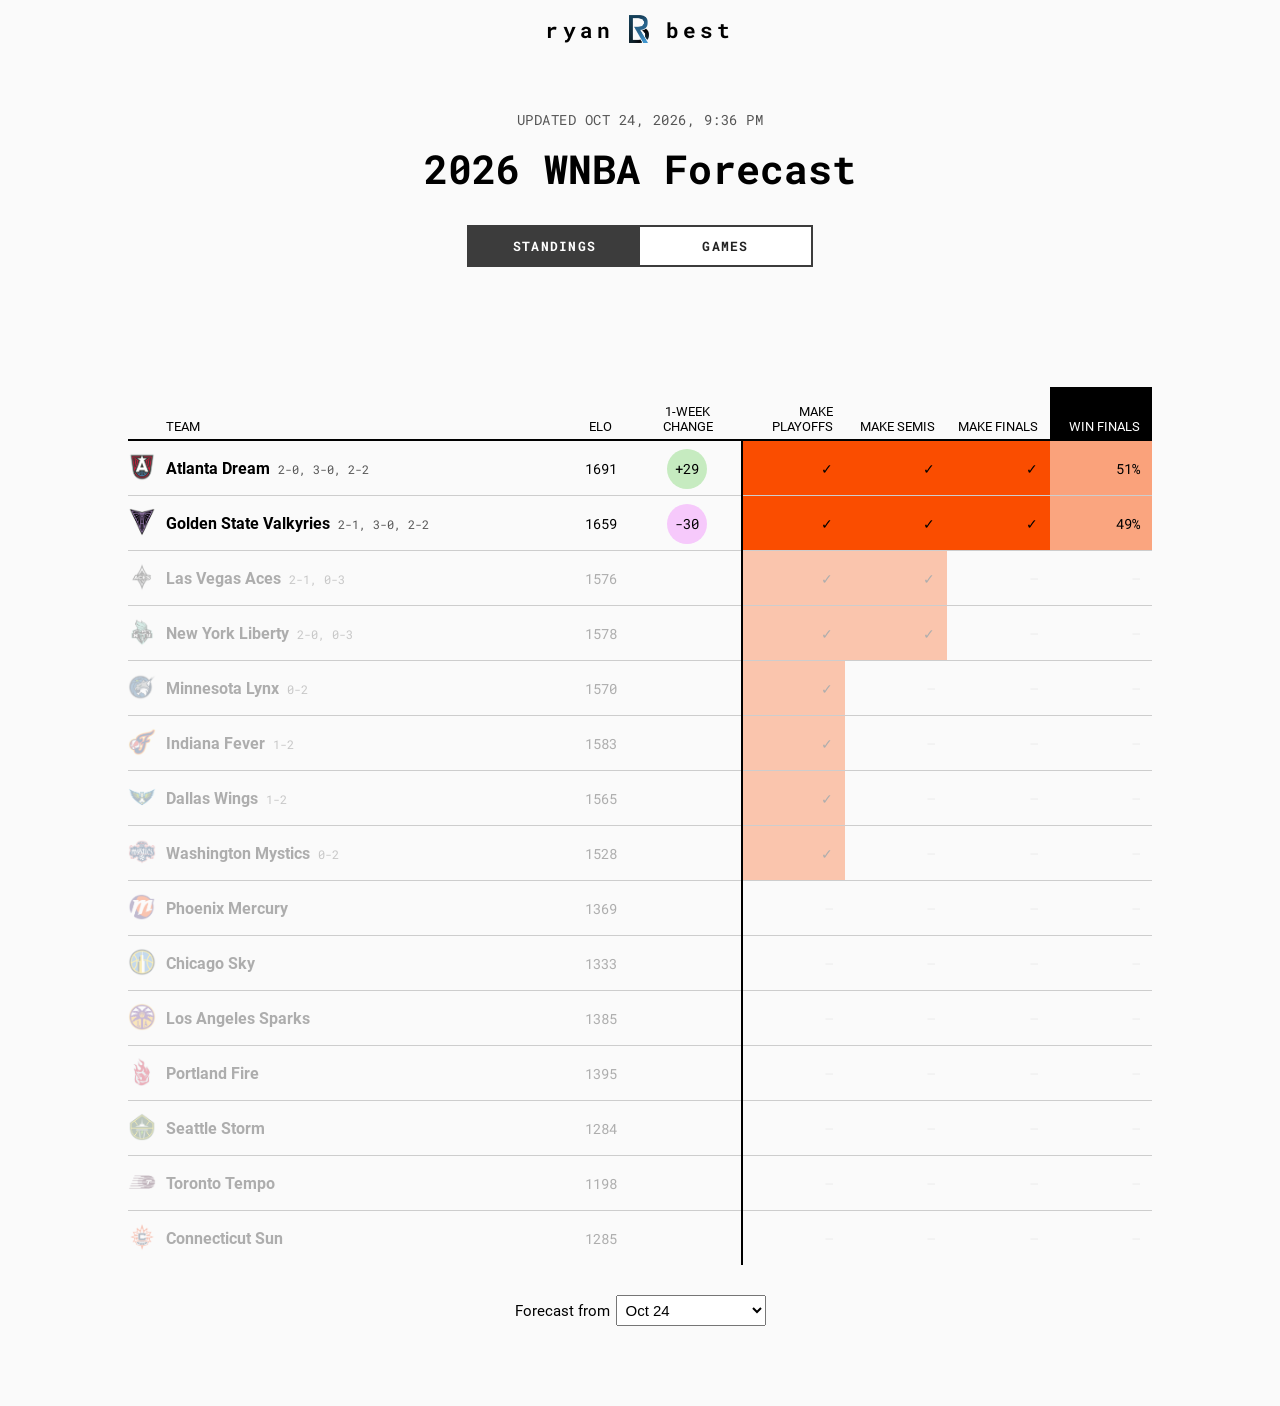
==== commit 90b010ad: "Updates" ====
--- a/index.html
+++ b/index.html
@@ -1 +1 @@
-<!doctype html><head><title>2026 WNBA Forecast</title><meta name="viewport" content="width=device-width,initial-scale=1,shrink-to-fit=no"><meta name="description" content="This WNBA forecast projects each team's chances of winning every game, advancing to the playoffs and winning the WNBA Finals."><meta name="author" content="Ryan Best"><meta property="og:image" content="https://ryanabest.com/2026-wnba-predictions/assets/share-image-2026.2704ef1698deea032bd2.png?foo"><meta property="og:title" content="2026 WNBA Forecast"><meta property="og:url" content="https://ryanabest.com/2026-wnba-predictions/"><meta property="og:type" content="website"><meta property="og:description" content="This WNBA forecast projects each team's chances of winning every game, advancing to the playoffs and winning the WNBA Finals."><link rel="shortcut icon" type="image/x-icon" href="https://ryanabest.com/2026-wnba-predictions/assets/favicon.ecc235909048d9bf21d6.png"><link rel="icon" type="image/x-icon" href="https://ryanabest.com/assets/favicon.ecc235909048d9bf21d6.png"><meta charset="UTF-8"><meta name="twitter:card" content="summary_large_image"><meta name="twitter:site" content="@ryanabest"><meta name="twitter:creator" content="@ryanabest"><meta name="twitter:title" content="2026 WNBA Forecast"><meta name="twitter:description" content="This WNBA forecast projects each team's chances of winning every game, advancing to the playoffs and winning the WNBA Finals."><meta property="twitter:image" content="https://ryanabest.com/2026-wnba-predictions/assets/share-image-2026.2704ef1698deea032bd2.png?foo"><script defer="defer" src="https://static.cloudflareinsights.com/beacon.min.js" data-cf-beacon="{&quot;token&quot;: &quot;c7178068406749bfac75ae84e9a61b06&quot;}"></script><link rel="icon" href="favicon.png"><script defer="defer" src="main.9409777a237a22b48c89.js"></script><link href="main.13d747a128f6df0fa629.css" rel="stylesheet"></head><body><div class="menu" id="menu"><div class="menu-item" id="name"><a href="https://www.ryanabest.com"><p id="first-name">ryan</p><div class="logo"></div><p id="last-name">best</p></a></div></div><div class="container"><div id="intro"><p class="timestamp">UPDATED <span id="compiled-at" data-datetime="2026-10-22T06:06:47.280Z">Oct 22, 2026, 6:06 AM UTC</span></p><h1>2026 WNBA Forecast</h1></div><div id="page-nav"><a id="standings-link"><button class="btn-cta standings-nav active">Standings</button></a><a id="games-link"><button class="btn-cta games-nav">Games</button></a></div><div class="content"><div class="table-cont"><table id="standings"><thead><tr class="lower sortable"><th id="name" scope="col" data-col="name" data-asc="true">Team</th><th id="elo" scope="col" data-col="elo">Elo</th><th class="num-width hide-mobile" id="week-diff" scope="col" data-col="change">1-Week Change</th><th class="pct-width" id="make_playoffs" scope="col" data-col="make_playoffs"><span class="hide-mobile">Make playoffs</span><span class="hide-desktop">Make play-offs</span></th><th class="pct-width" id="make_semis" scope="col" data-col="make_semi_finals">Make Semis</th><th class="pct-width" id="make_finals" scope="col" data-col="make_finals">Make Finals</th><th class="sorted desc pct-width" id="win_finals" scope="col" data-col="win_finals">Win Finals</th></tr></thead><tbody><tr><th class="team-name" data-str="dream" scope="row"><img class="team-logo" src="assets/ATL.948e3a1fe89d612fa67c.png" width="28" height="28" alt="ATL"><span class="city hide-mobile">Atlanta </span><span class="name">Dream</span><span class="current-record hide-mobile">2-0, 3-0, 2-1</span></th><td class="elo" data-val="1706">1706</td><td class="week-change hide-mobile" data-val="44"><div class="week-change-val" style="background-color:rgb(176, 229, 168);">+44</div></td><td class="odds border-left border-left-mobile" data-val="101" style="background-color: #fa4d00;">✓</td><td class="odds" data-val="101" style="background-color: #fa4d00;">✓</td><td class="odds" data-val="101" style="background-color: #fa4d00;">✓</td><td class="odds" data-val="0.79695" style="background-color: rgb(250, 112, 51);">80%</td></tr><tr><th class="team-name" data-str="valkyries" scope="row"><img class="team-logo" src="assets/GSV.67222919bc4ff3018fd4.png" width="28" height="28" alt="GSV"><span class="city hide-mobile">Golden State </span><span class="name">Valkyries</span><span class="current-record hide-mobile">2-1, 3-0, 1-2</span></th><td class="elo" data-val="1645">1645</td><td class="week-change hide-mobile" data-val="-44"><div class="week-change-val" style="background-color:rgb(244, 183, 251);">-44</div></td><td class="odds border-left border-left-mobile" data-val="101" style="background-color: #fa4d00;">✓</td><td class="odds" data-val="101" style="background-color: #fa4d00;">✓</td><td class="odds" data-val="101" style="background-color: #fa4d00;">✓</td><td class="odds" data-val="0.20305" style="background-color: rgb(250, 215, 199);">20%</td></tr><tr><th class="team-name eliminated" data-str="aces" scope="row"><img class="team-logo" src="assets/LVA.57a1670778074fe8317e.png" width="28" height="28" alt="LVA"><span class="city hide-mobile">Las Vegas </span><span class="name">Aces</span><span class="current-record hide-mobile">2-1, 0-3</span></th><td class="elo eliminated" data-val="1576">1576</td><td class="week-change hide-mobile eliminated" data-val="0"></td><td class="odds eliminated border-left border-left-mobile" data-val="101" style="background-color: #fa4d00;">✓</td><td class="odds eliminated" data-val="101" style="background-color: #fa4d00;">✓</td><td class="odds eliminated gray" data-val="-1" style="background-color: transparent;">—</td><td class="odds eliminated gray" data-val="-1" style="background-color: transparent;">—</td></tr><tr><th class="team-name eliminated" data-str="liberty" scope="row"><img class="team-logo" src="assets/NYL.a65fe99aaf1d30d9a033.png" width="28" height="28" alt="NYL"><span class="city hide-mobile">New York </span><span class="name">Liberty</span><span class="current-record hide-mobile">2-0, 0-3</span></th><td class="elo eliminated" data-val="1578">1578</td><td class="week-change hide-mobile eliminated" data-val="0"></td><td class="odds eliminated border-left border-left-mobile" data-val="101" style="background-color: #fa4d00;">✓</td><td class="odds eliminated" data-val="101" style="background-color: #fa4d00;">✓</td><td class="odds eliminated gray" data-val="-1" style="background-color: transparent;">—</td><td class="odds eliminated gray" data-val="-1" style="background-color: transparent;">—</td></tr><tr><th class="team-name eliminated" data-str="lynx" scope="row"><img class="team-logo" src="assets/MIN.b8c83e95c722c9a8b803.png" width="28" height="28" alt="MIN"><span class="city hide-mobile">Minnesota </span><span class="name">Lynx</span><span class="current-record hide-mobile">0-2</span></th><td class="elo eliminated" data-val="1570">1570</td><td class="week-change hide-mobile eliminated" data-val="0"></td><td class="odds eliminated border-left border-left-mobile" data-val="101" style="background-color: #fa4d00;">✓</td><td class="odds eliminated gray" data-val="-1" style="background-color: transparent;">—</td><td class="odds eliminated gray" data-val="-1" style="background-color: transparent;">—</td><td class="odds eliminated gray" data-val="-1" style="background-color: transparent;">—</td></tr><tr><th class="team-name eliminated" data-str="fever" scope="row"><img class="team-logo" src="assets/IND.5404ae28b84eed1cdf7c.png" width="28" height="28" alt="IND"><span class="city hide-mobile">Indiana </span><span class="name">Fever</span><span class="current-record hide-mobile">1-2</span></th><td class="elo eliminated" data-val="1583">1583</td><td class="week-change hide-mobile eliminated" data-val="0"></td><td class="odds eliminated border-left border-left-mobile" data-val="101" style="background-color: #fa4d00;">✓</td><td class="odds eliminated gray" data-val="-1" style="background-color: transparent;">—</td><td class="odds eliminated gray" data-val="-1" style="background-color: transparent;">—</td><td class="odds eliminated gray" data-val="-1" style="background-color: transparent;">—</td></tr><tr><th class="team-name eliminated" data-str="wings" scope="row"><img class="team-logo" src="assets/DAL.457086a837267885ddc4.png" width="28" height="28" alt="DAL"><span class="city hide-mobile">Dallas </span><span class="name">Wings</span><span class="current-record hide-mobile">1-2</span></th><td class="elo eliminated" data-val="1565">1565</td><td class="week-change hide-mobile eliminated" data-val="0"></td><td class="odds eliminated border-left border-left-mobile" data-val="101" style="background-color: #fa4d00;">✓</td><td class="odds eliminated gray" data-val="-1" style="background-color: transparent;">—</td><td class="odds eliminated gray" data-val="-1" style="background-color: transparent;">—</td><td class="odds eliminated gray" data-val="-1" style="background-color: transparent;">—</td></tr><tr><th class="team-name eliminated" data-str="mystics" scope="row"><img class="team-logo" src="assets/WAS.455ccd74e4f9eeb6423f.png" width="28" height="28" alt="WAS"><span class="city hide-mobile">Washington </span><span class="name">Mystics</span><span class="current-record hide-mobile">0-2</span></th><td class="elo eliminated" data-val="1528">1528</td><td class="week-change hide-mobile eliminated" data-val="0"></td><td class="odds eliminated border-left border-left-mobile" data-val="101" style="background-color: #fa4d00;">✓</td><td class="odds eliminated gray" data-val="-1" style="background-color: transparent;">—</td><td class="odds eliminated gray" data-val="-1" style="background-color: transparent;">—</td><td class="odds eliminated gray" data-val="-1" style="background-color: transparent;">—</td></tr><tr><th class="team-name eliminated" data-str="mercury" scope="row"><img class="team-logo" src="assets/PHO.7179ddbdbda2acb26d8c.png" width="28" height="28" alt="PHO"><span class="city hide-mobile">Phoenix </span><span class="name">Mercury</span><span class="current-record hide-mobile"></span></th><td class="elo eliminated" data-val="1369">1369</td><td class="week-change hide-mobile eliminated" data-val="0"></td><td class="odds eliminated gray border-left border-left-mobile" data-val="-1" style="background-color: transparent;">—</td><td class="odds eliminated gray" data-val="-1" style="background-color: transparent;">—</td><td class="odds eliminated gray" data-val="-1" style="background-color: transparent;">—</td><td class="odds eliminated gray" data-val="-1" style="background-color: transparent;">—</td></tr><tr><th class="team-name eliminated" data-str="sky" scope="row"><img class="team-logo" src="assets/CHI.a2b2516d5c66bddc2b11.png" width="28" height="28" alt="CHI"><span class="city hide-mobile">Chicago </span><span class="name">Sky</span><span class="current-record hide-mobile"></span></th><td class="elo eliminated" data-val="1333">1333</td><td class="week-change hide-mobile eliminated" data-val="0"></td><td class="odds eliminated gray border-left border-left-mobile" data-val="-1" style="background-color: transparent;">—</td><td class="odds eliminated gray" data-val="-1" style="background-color: transparent;">—</td><td class="odds eliminated gray" data-val="-1" style="background-color: transparent;">—</td><td class="odds eliminated gray" data-val="-1" style="background-color: transparent;">—</td></tr><tr><th class="team-name eliminated" data-str="sparks" scope="row"><img class="team-logo" src="assets/LAS.21a765afebb62605a015.png" width="28" height="28" alt="LAS"><span class="city hide-mobile">Los Angeles </span><span class="name">Sparks</span><span class="current-record hide-mobile"></span></th><td class="elo eliminated" data-val="1385">1385</td><td class="week-change hide-mobile eliminated" data-val="0"></td><td class="odds eliminated gray border-left border-left-mobile" data-val="-1" style="background-color: transparent;">—</td><td class="odds eliminated gray" data-val="-1" style="background-color: transparent;">—</td><td class="odds eliminated gray" data-val="-1" style="background-color: transparent;">—</td><td class="odds eliminated gray" data-val="-1" style="background-color: transparent;">—</td></tr><tr><th class="team-name eliminated" data-str="fire" scope="row"><img class="team-logo" src="assets/PDX.ac9f5a8c1b5d1e3f6fe1.png" width="28" height="28" alt="PDX"><span class="city hide-mobile">Portland </span><span class="name">Fire</span><span class="current-record hide-mobile"></span></th><td class="elo eliminated" data-val="1395">1395</td><td class="week-change hide-mobile eliminated" data-val="0"></td><td class="odds eliminated gray border-left border-left-mobile" data-val="-1" style="background-color: transparent;">—</td><td class="odds eliminated gray" data-val="-1" style="background-color: transparent;">—</td><td class="odds eliminated gray" data-val="-1" style="background-color: transparent;">—</td><td class="odds eliminated gray" data-val="-1" style="background-color: transparent;">—</td></tr><tr><th class="team-name eliminated" data-str="storm" scope="row"><img class="team-logo" src="assets/SEA.6740480518cff1d392fc.png" width="28" height="28" alt="SEA"><span class="city hide-mobile">Seattle </span><span class="name">Storm</span><span class="current-record hide-mobile"></span></th><td class="elo eliminated" data-val="1284">1284</td><td class="week-change hide-mobile eliminated" data-val="0"></td><td class="odds eliminated gray border-left border-left-mobile" data-val="-1" style="background-color: transparent;">—</td><td class="odds eliminated gray" data-val="-1" style="background-color: transparent;">—</td><td class="odds eliminated gray" data-val="-1" style="background-color: transparent;">—</td><td class="odds eliminated gray" data-val="-1" style="background-color: transparent;">—</td></tr><tr><th class="team-name eliminated" data-str="tempo" scope="row"><img class="team-logo" src="assets/TOR.c63feb1ac36be910ea7a.png" width="28" height="28" alt="TOR"><span class="city hide-mobile">Toronto </span><span class="name">Tempo</span><span class="current-record hide-mobile"></span></th><td class="elo eliminated" data-val="1198">1198</td><td class="week-change hide-mobile eliminated" data-val="0"></td><td class="odds eliminated gray border-left border-left-mobile" data-val="-1" style="background-color: transparent;">—</td><td class="odds eliminated gray" data-val="-1" style="background-color: transparent;">—</td><td class="odds eliminated gray" data-val="-1" style="background-color: transparent;">—</td><td class="odds eliminated gray" data-val="-1" style="background-color: transparent;">—</td></tr><tr><th class="team-name eliminated" data-str="sun" scope="row"><img class="team-logo" src="assets/CON.11f8745bdfb965b18a47.png" width="28" height="28" alt="CON"><span class="city hide-mobile">Connecticut </span><span class="name">Sun</span><span class="current-record hide-mobile"></span></th><td class="elo eliminated" data-val="1285">1285</td><td class="week-change hide-mobile eliminated" data-val="0"></td><td class="odds eliminated gray border-left border-left-mobile" data-val="-1" style="background-color: transparent;">—</td><td class="odds eliminated gray" data-val="-1" style="background-color: transparent;">—</td><td class="odds eliminated gray" data-val="-1" style="background-color: transparent;">—</td><td class="odds eliminated gray" data-val="-1" style="background-color: transparent;">—</td></tr></tbody></table></div><div class="selector-wrap standings-selector"><label><span class="text">Forecast from</span><span><select id="standings-selector" name="standings-date"><option selected="selected">Oct 22</option><option>Oct 12</option><option>Oct 8</option><option>Oct 1</option><option>Start of playoffs</option><option>Sep 24</option><option>Aug 31</option><option>Aug 27</option><option>Aug 20</option><option>Aug 13</option><option>Aug 6</option><option>Jul 30</option><option>Jul 23</option><option>Jul 15</option><option>Jul 9</option><option>Jul 1</option><option>Jun 25</option><option>Jun 18</option><option>Jun 11</option><option>Jun 4</option><option>May 28</option><option>May 21</option><option>May 14</option><option>Preseason</option></select></span></label></div></div><script>const page = `standings`;</script></div></body>+<!doctype html><head><title>2026 WNBA Forecast</title><meta name="viewport" content="width=device-width,initial-scale=1,shrink-to-fit=no"><meta name="description" content="This WNBA forecast projects each team's chances of winning every game, advancing to the playoffs and winning the WNBA Finals."><meta name="author" content="Ryan Best"><meta property="og:image" content="https://ryanabest.com/2026-wnba-predictions/assets/share-image-2026.2704ef1698deea032bd2.png?foo"><meta property="og:title" content="2026 WNBA Forecast"><meta property="og:url" content="https://ryanabest.com/2026-wnba-predictions/"><meta property="og:type" content="website"><meta property="og:description" content="This WNBA forecast projects each team's chances of winning every game, advancing to the playoffs and winning the WNBA Finals."><link rel="shortcut icon" type="image/x-icon" href="https://ryanabest.com/2026-wnba-predictions/assets/favicon.ecc235909048d9bf21d6.png"><link rel="icon" type="image/x-icon" href="https://ryanabest.com/assets/favicon.ecc235909048d9bf21d6.png"><meta charset="UTF-8"><meta name="twitter:card" content="summary_large_image"><meta name="twitter:site" content="@ryanabest"><meta name="twitter:creator" content="@ryanabest"><meta name="twitter:title" content="2026 WNBA Forecast"><meta name="twitter:description" content="This WNBA forecast projects each team's chances of winning every game, advancing to the playoffs and winning the WNBA Finals."><meta property="twitter:image" content="https://ryanabest.com/2026-wnba-predictions/assets/share-image-2026.2704ef1698deea032bd2.png?foo"><script defer="defer" src="https://static.cloudflareinsights.com/beacon.min.js" data-cf-beacon="{&quot;token&quot;: &quot;c7178068406749bfac75ae84e9a61b06&quot;}"></script><link rel="icon" href="favicon.png"><script defer="defer" src="main.8926b86d429adbf2234a.js"></script><link href="main.13d747a128f6df0fa629.css" rel="stylesheet"></head><body><div class="menu" id="menu"><div class="menu-item" id="name"><a href="https://www.ryanabest.com"><p id="first-name">ryan</p><div class="logo"></div><p id="last-name">best</p></a></div></div><div class="container"><div id="intro"><p class="timestamp">UPDATED <span id="compiled-at" data-datetime="2026-10-24T21:36:08.764Z">Oct 24, 2026, 9:36 PM UTC</span></p><h1>2026 WNBA Forecast</h1></div><div id="page-nav"><a id="standings-link"><button class="btn-cta standings-nav active">Standings</button></a><a id="games-link"><button class="btn-cta games-nav">Games</button></a></div><div class="content"><div class="table-cont"><table id="standings"><thead><tr class="lower sortable"><th id="name" scope="col" data-col="name" data-asc="true">Team</th><th id="elo" scope="col" data-col="elo">Elo</th><th class="num-width hide-mobile" id="week-diff" scope="col" data-col="change">1-Week Change</th><th class="pct-width" id="make_playoffs" scope="col" data-col="make_playoffs"><span class="hide-mobile">Make playoffs</span><span class="hide-desktop">Make play-offs</span></th><th class="pct-width" id="make_semis" scope="col" data-col="make_semi_finals">Make Semis</th><th class="pct-width" id="make_finals" scope="col" data-col="make_finals">Make Finals</th><th class="sorted desc pct-width" id="win_finals" scope="col" data-col="win_finals">Win Finals</th></tr></thead><tbody><tr><th class="team-name" data-str="dream" scope="row"><img class="team-logo" src="assets/ATL.948e3a1fe89d612fa67c.png" width="28" height="28" alt="ATL"><span class="city hide-mobile">Atlanta </span><span class="name">Dream</span><span class="current-record hide-mobile">2-0, 3-0, 2-2</span></th><td class="elo" data-val="1691">1691</td><td class="week-change hide-mobile" data-val="29"><div class="week-change-val" style="background-color:rgb(198, 235, 192);">+29</div></td><td class="odds border-left border-left-mobile" data-val="101" style="background-color: #fa4d00;">✓</td><td class="odds" data-val="101" style="background-color: #fa4d00;">✓</td><td class="odds" data-val="101" style="background-color: #fa4d00;">✓</td><td class="odds" data-val="0.508225" style="background-color: rgb(250, 162, 123);">51%</td></tr><tr><th class="team-name" data-str="valkyries" scope="row"><img class="team-logo" src="assets/GSV.67222919bc4ff3018fd4.png" width="28" height="28" alt="GSV"><span class="city hide-mobile">Golden State </span><span class="name">Valkyries</span><span class="current-record hide-mobile">2-1, 3-0, 2-2</span></th><td class="elo" data-val="1659">1659</td><td class="week-change hide-mobile" data-val="-30"><div class="week-change-val" style="background-color:rgb(246, 201, 251);">-30</div></td><td class="odds border-left border-left-mobile" data-val="101" style="background-color: #fa4d00;">✓</td><td class="odds" data-val="101" style="background-color: #fa4d00;">✓</td><td class="odds" data-val="101" style="background-color: #fa4d00;">✓</td><td class="odds" data-val="0.491775" style="background-color: rgb(250, 165, 127);">49%</td></tr><tr><th class="team-name eliminated" data-str="aces" scope="row"><img class="team-logo" src="assets/LVA.57a1670778074fe8317e.png" width="28" height="28" alt="LVA"><span class="city hide-mobile">Las Vegas </span><span class="name">Aces</span><span class="current-record hide-mobile">2-1, 0-3</span></th><td class="elo eliminated" data-val="1576">1576</td><td class="week-change hide-mobile eliminated" data-val="0"></td><td class="odds eliminated border-left border-left-mobile" data-val="101" style="background-color: #fa4d00;">✓</td><td class="odds eliminated" data-val="101" style="background-color: #fa4d00;">✓</td><td class="odds eliminated gray" data-val="-1" style="background-color: transparent;">—</td><td class="odds eliminated gray" data-val="-1" style="background-color: transparent;">—</td></tr><tr><th class="team-name eliminated" data-str="liberty" scope="row"><img class="team-logo" src="assets/NYL.a65fe99aaf1d30d9a033.png" width="28" height="28" alt="NYL"><span class="city hide-mobile">New York </span><span class="name">Liberty</span><span class="current-record hide-mobile">2-0, 0-3</span></th><td class="elo eliminated" data-val="1578">1578</td><td class="week-change hide-mobile eliminated" data-val="0"></td><td class="odds eliminated border-left border-left-mobile" data-val="101" style="background-color: #fa4d00;">✓</td><td class="odds eliminated" data-val="101" style="background-color: #fa4d00;">✓</td><td class="odds eliminated gray" data-val="-1" style="background-color: transparent;">—</td><td class="odds eliminated gray" data-val="-1" style="background-color: transparent;">—</td></tr><tr><th class="team-name eliminated" data-str="lynx" scope="row"><img class="team-logo" src="assets/MIN.b8c83e95c722c9a8b803.png" width="28" height="28" alt="MIN"><span class="city hide-mobile">Minnesota </span><span class="name">Lynx</span><span class="current-record hide-mobile">0-2</span></th><td class="elo eliminated" data-val="1570">1570</td><td class="week-change hide-mobile eliminated" data-val="0"></td><td class="odds eliminated border-left border-left-mobile" data-val="101" style="background-color: #fa4d00;">✓</td><td class="odds eliminated gray" data-val="-1" style="background-color: transparent;">—</td><td class="odds eliminated gray" data-val="-1" style="background-color: transparent;">—</td><td class="odds eliminated gray" data-val="-1" style="background-color: transparent;">—</td></tr><tr><th class="team-name eliminated" data-str="fever" scope="row"><img class="team-logo" src="assets/IND.5404ae28b84eed1cdf7c.png" width="28" height="28" alt="IND"><span class="city hide-mobile">Indiana </span><span class="name">Fever</span><span class="current-record hide-mobile">1-2</span></th><td class="elo eliminated" data-val="1583">1583</td><td class="week-change hide-mobile eliminated" data-val="0"></td><td class="odds eliminated border-left border-left-mobile" data-val="101" style="background-color: #fa4d00;">✓</td><td class="odds eliminated gray" data-val="-1" style="background-color: transparent;">—</td><td class="odds eliminated gray" data-val="-1" style="background-color: transparent;">—</td><td class="odds eliminated gray" data-val="-1" style="background-color: transparent;">—</td></tr><tr><th class="team-name eliminated" data-str="wings" scope="row"><img class="team-logo" src="assets/DAL.457086a837267885ddc4.png" width="28" height="28" alt="DAL"><span class="city hide-mobile">Dallas </span><span class="name">Wings</span><span class="current-record hide-mobile">1-2</span></th><td class="elo eliminated" data-val="1565">1565</td><td class="week-change hide-mobile eliminated" data-val="0"></td><td class="odds eliminated border-left border-left-mobile" data-val="101" style="background-color: #fa4d00;">✓</td><td class="odds eliminated gray" data-val="-1" style="background-color: transparent;">—</td><td class="odds eliminated gray" data-val="-1" style="background-color: transparent;">—</td><td class="odds eliminated gray" data-val="-1" style="background-color: transparent;">—</td></tr><tr><th class="team-name eliminated" data-str="mystics" scope="row"><img class="team-logo" src="assets/WAS.455ccd74e4f9eeb6423f.png" width="28" height="28" alt="WAS"><span class="city hide-mobile">Washington </span><span class="name">Mystics</span><span class="current-record hide-mobile">0-2</span></th><td class="elo eliminated" data-val="1528">1528</td><td class="week-change hide-mobile eliminated" data-val="0"></td><td class="odds eliminated border-left border-left-mobile" data-val="101" style="background-color: #fa4d00;">✓</td><td class="odds eliminated gray" data-val="-1" style="background-color: transparent;">—</td><td class="odds eliminated gray" data-val="-1" style="background-color: transparent;">—</td><td class="odds eliminated gray" data-val="-1" style="background-color: transparent;">—</td></tr><tr><th class="team-name eliminated" data-str="mercury" scope="row"><img class="team-logo" src="assets/PHO.7179ddbdbda2acb26d8c.png" width="28" height="28" alt="PHO"><span class="city hide-mobile">Phoenix </span><span class="name">Mercury</span><span class="current-record hide-mobile"></span></th><td class="elo eliminated" data-val="1369">1369</td><td class="week-change hide-mobile eliminated" data-val="0"></td><td class="odds eliminated gray border-left border-left-mobile" data-val="-1" style="background-color: transparent;">—</td><td class="odds eliminated gray" data-val="-1" style="background-color: transparent;">—</td><td class="odds eliminated gray" data-val="-1" style="background-color: transparent;">—</td><td class="odds eliminated gray" data-val="-1" style="background-color: transparent;">—</td></tr><tr><th class="team-name eliminated" data-str="sky" scope="row"><img class="team-logo" src="assets/CHI.a2b2516d5c66bddc2b11.png" width="28" height="28" alt="CHI"><span class="city hide-mobile">Chicago </span><span class="name">Sky</span><span class="current-record hide-mobile"></span></th><td class="elo eliminated" data-val="1333">1333</td><td class="week-change hide-mobile eliminated" data-val="0"></td><td class="odds eliminated gray border-left border-left-mobile" data-val="-1" style="background-color: transparent;">—</td><td class="odds eliminated gray" data-val="-1" style="background-color: transparent;">—</td><td class="odds eliminated gray" data-val="-1" style="background-color: transparent;">—</td><td class="odds eliminated gray" data-val="-1" style="background-color: transparent;">—</td></tr><tr><th class="team-name eliminated" data-str="sparks" scope="row"><img class="team-logo" src="assets/LAS.21a765afebb62605a015.png" width="28" height="28" alt="LAS"><span class="city hide-mobile">Los Angeles </span><span class="name">Sparks</span><span class="current-record hide-mobile"></span></th><td class="elo eliminated" data-val="1385">1385</td><td class="week-change hide-mobile eliminated" data-val="0"></td><td class="odds eliminated gray border-left border-left-mobile" data-val="-1" style="background-color: transparent;">—</td><td class="odds eliminated gray" data-val="-1" style="background-color: transparent;">—</td><td class="odds eliminated gray" data-val="-1" style="background-color: transparent;">—</td><td class="odds eliminated gray" data-val="-1" style="background-color: transparent;">—</td></tr><tr><th class="team-name eliminated" data-str="fire" scope="row"><img class="team-logo" src="assets/PDX.ac9f5a8c1b5d1e3f6fe1.png" width="28" height="28" alt="PDX"><span class="city hide-mobile">Portland </span><span class="name">Fire</span><span class="current-record hide-mobile"></span></th><td class="elo eliminated" data-val="1395">1395</td><td class="week-change hide-mobile eliminated" data-val="0"></td><td class="odds eliminated gray border-left border-left-mobile" data-val="-1" style="background-color: transparent;">—</td><td class="odds eliminated gray" data-val="-1" style="background-color: transparent;">—</td><td class="odds eliminated gray" data-val="-1" style="background-color: transparent;">—</td><td class="odds eliminated gray" data-val="-1" style="background-color: transparent;">—</td></tr><tr><th class="team-name eliminated" data-str="storm" scope="row"><img class="team-logo" src="assets/SEA.6740480518cff1d392fc.png" width="28" height="28" alt="SEA"><span class="city hide-mobile">Seattle </span><span class="name">Storm</span><span class="current-record hide-mobile"></span></th><td class="elo eliminated" data-val="1284">1284</td><td class="week-change hide-mobile eliminated" data-val="0"></td><td class="odds eliminated gray border-left border-left-mobile" data-val="-1" style="background-color: transparent;">—</td><td class="odds eliminated gray" data-val="-1" style="background-color: transparent;">—</td><td class="odds eliminated gray" data-val="-1" style="background-color: transparent;">—</td><td class="odds eliminated gray" data-val="-1" style="background-color: transparent;">—</td></tr><tr><th class="team-name eliminated" data-str="tempo" scope="row"><img class="team-logo" src="assets/TOR.c63feb1ac36be910ea7a.png" width="28" height="28" alt="TOR"><span class="city hide-mobile">Toronto </span><span class="name">Tempo</span><span class="current-record hide-mobile"></span></th><td class="elo eliminated" data-val="1198">1198</td><td class="week-change hide-mobile eliminated" data-val="0"></td><td class="odds eliminated gray border-left border-left-mobile" data-val="-1" style="background-color: transparent;">—</td><td class="odds eliminated gray" data-val="-1" style="background-color: transparent;">—</td><td class="odds eliminated gray" data-val="-1" style="background-color: transparent;">—</td><td class="odds eliminated gray" data-val="-1" style="background-color: transparent;">—</td></tr><tr><th class="team-name eliminated" data-str="sun" scope="row"><img class="team-logo" src="assets/CON.11f8745bdfb965b18a47.png" width="28" height="28" alt="CON"><span class="city hide-mobile">Connecticut </span><span class="name">Sun</span><span class="current-record hide-mobile"></span></th><td class="elo eliminated" data-val="1285">1285</td><td class="week-change hide-mobile eliminated" data-val="0"></td><td class="odds eliminated gray border-left border-left-mobile" data-val="-1" style="background-color: transparent;">—</td><td class="odds eliminated gray" data-val="-1" style="background-color: transparent;">—</td><td class="odds eliminated gray" data-val="-1" style="background-color: transparent;">—</td><td class="odds eliminated gray" data-val="-1" style="background-color: transparent;">—</td></tr></tbody></table></div><div class="selector-wrap standings-selector"><label><span class="text">Forecast from</span><span><select id="standings-selector" name="standings-date"><option selected="selected">Oct 24</option><option>Oct 12</option><option>Oct 10</option><option>Oct 3</option><option>Start of playoffs</option><option>Sep 19</option><option>Aug 31</option><option>Aug 29</option><option>Aug 22</option><option>Aug 15</option><option>Aug 8</option><option>Aug 1</option><option>Jul 23</option><option>Jul 18</option><option>Jul 11</option><option>Jul 4</option><option>Jun 27</option><option>Jun 20</option><option>Jun 13</option><option>Jun 6</option><option>May 30</option><option>May 23</option><option>May 16</option><option>Preseason</option></select></span></label></div></div><script>const page = `standings`;</script></div></body>
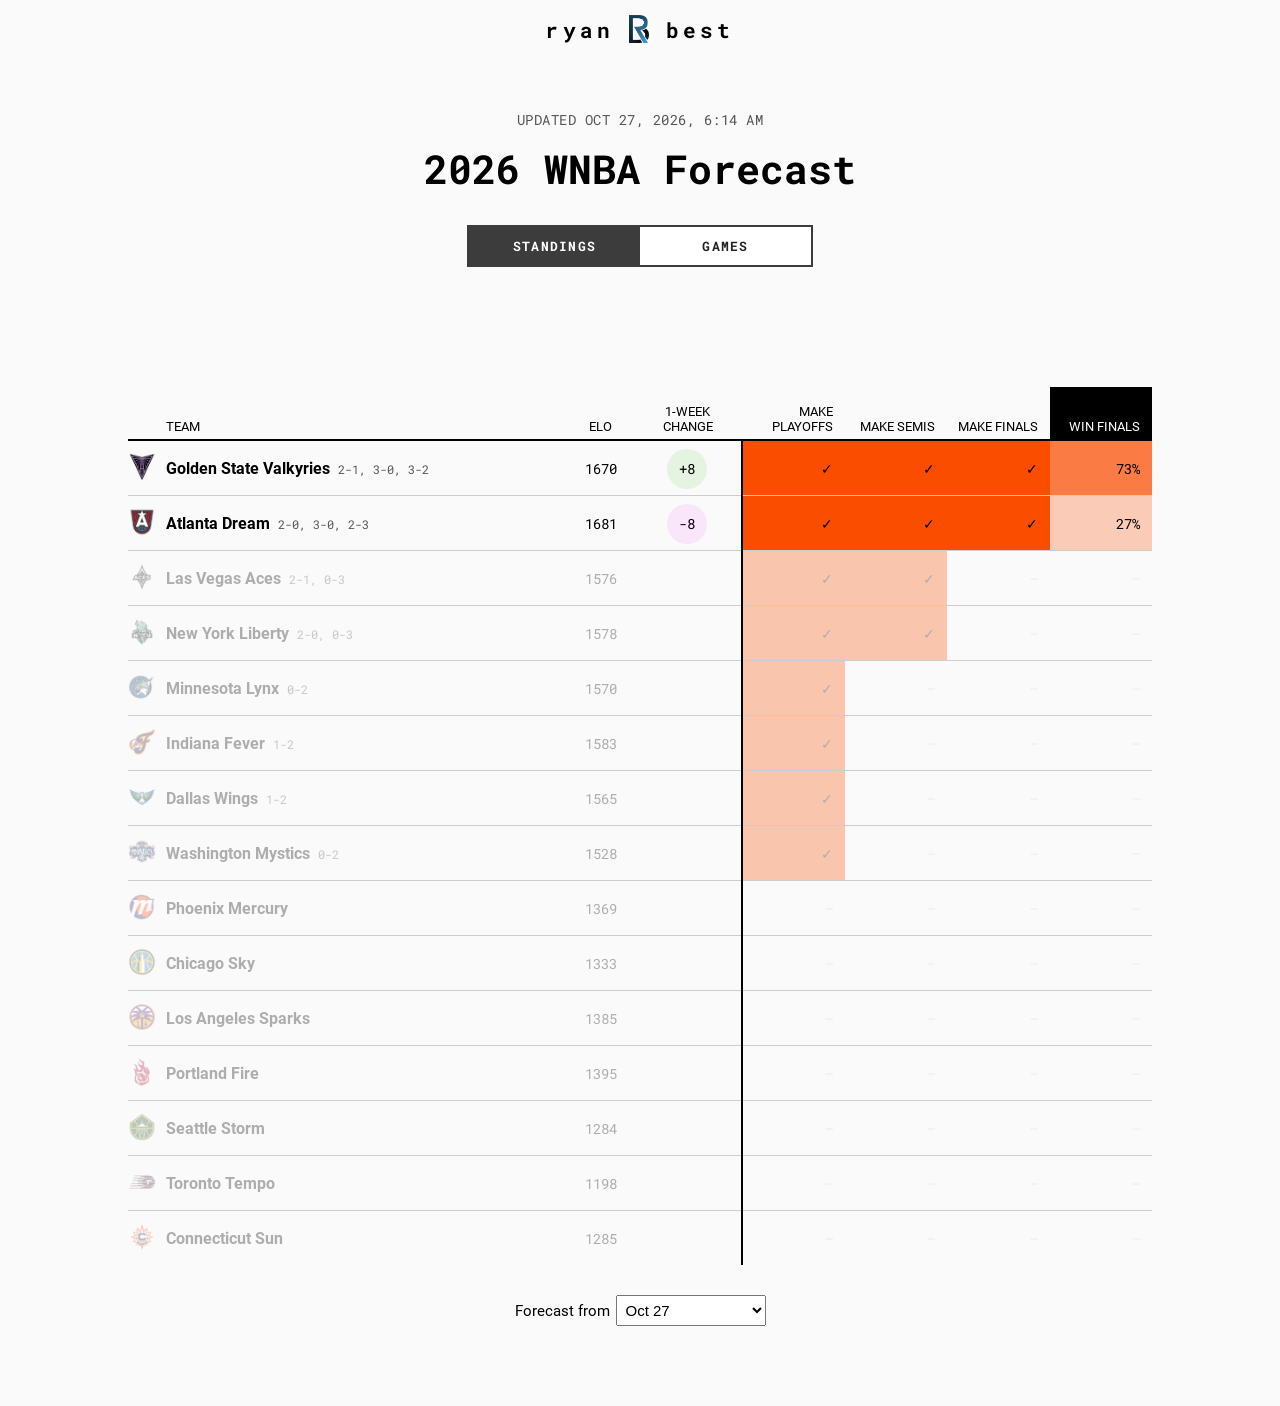
==== commit 461fcfc0: "Updates" ====
--- a/index.html
+++ b/index.html
@@ -1 +1 @@
-<!doctype html><head><title>2026 WNBA Forecast</title><meta name="viewport" content="width=device-width,initial-scale=1,shrink-to-fit=no"><meta name="description" content="This WNBA forecast projects each team's chances of winning every game, advancing to the playoffs and winning the WNBA Finals."><meta name="author" content="Ryan Best"><meta property="og:image" content="https://ryanabest.com/2026-wnba-predictions/assets/share-image-2026.2704ef1698deea032bd2.png?foo"><meta property="og:title" content="2026 WNBA Forecast"><meta property="og:url" content="https://ryanabest.com/2026-wnba-predictions/"><meta property="og:type" content="website"><meta property="og:description" content="This WNBA forecast projects each team's chances of winning every game, advancing to the playoffs and winning the WNBA Finals."><link rel="shortcut icon" type="image/x-icon" href="https://ryanabest.com/2026-wnba-predictions/assets/favicon.ecc235909048d9bf21d6.png"><link rel="icon" type="image/x-icon" href="https://ryanabest.com/assets/favicon.ecc235909048d9bf21d6.png"><meta charset="UTF-8"><meta name="twitter:card" content="summary_large_image"><meta name="twitter:site" content="@ryanabest"><meta name="twitter:creator" content="@ryanabest"><meta name="twitter:title" content="2026 WNBA Forecast"><meta name="twitter:description" content="This WNBA forecast projects each team's chances of winning every game, advancing to the playoffs and winning the WNBA Finals."><meta property="twitter:image" content="https://ryanabest.com/2026-wnba-predictions/assets/share-image-2026.2704ef1698deea032bd2.png?foo"><script defer="defer" src="https://static.cloudflareinsights.com/beacon.min.js" data-cf-beacon="{&quot;token&quot;: &quot;c7178068406749bfac75ae84e9a61b06&quot;}"></script><link rel="icon" href="favicon.png"><script defer="defer" src="main.8926b86d429adbf2234a.js"></script><link href="main.13d747a128f6df0fa629.css" rel="stylesheet"></head><body><div class="menu" id="menu"><div class="menu-item" id="name"><a href="https://www.ryanabest.com"><p id="first-name">ryan</p><div class="logo"></div><p id="last-name">best</p></a></div></div><div class="container"><div id="intro"><p class="timestamp">UPDATED <span id="compiled-at" data-datetime="2026-10-24T21:36:08.764Z">Oct 24, 2026, 9:36 PM UTC</span></p><h1>2026 WNBA Forecast</h1></div><div id="page-nav"><a id="standings-link"><button class="btn-cta standings-nav active">Standings</button></a><a id="games-link"><button class="btn-cta games-nav">Games</button></a></div><div class="content"><div class="table-cont"><table id="standings"><thead><tr class="lower sortable"><th id="name" scope="col" data-col="name" data-asc="true">Team</th><th id="elo" scope="col" data-col="elo">Elo</th><th class="num-width hide-mobile" id="week-diff" scope="col" data-col="change">1-Week Change</th><th class="pct-width" id="make_playoffs" scope="col" data-col="make_playoffs"><span class="hide-mobile">Make playoffs</span><span class="hide-desktop">Make play-offs</span></th><th class="pct-width" id="make_semis" scope="col" data-col="make_semi_finals">Make Semis</th><th class="pct-width" id="make_finals" scope="col" data-col="make_finals">Make Finals</th><th class="sorted desc pct-width" id="win_finals" scope="col" data-col="win_finals">Win Finals</th></tr></thead><tbody><tr><th class="team-name" data-str="dream" scope="row"><img class="team-logo" src="assets/ATL.948e3a1fe89d612fa67c.png" width="28" height="28" alt="ATL"><span class="city hide-mobile">Atlanta </span><span class="name">Dream</span><span class="current-record hide-mobile">2-0, 3-0, 2-2</span></th><td class="elo" data-val="1691">1691</td><td class="week-change hide-mobile" data-val="29"><div class="week-change-val" style="background-color:rgb(198, 235, 192);">+29</div></td><td class="odds border-left border-left-mobile" data-val="101" style="background-color: #fa4d00;">✓</td><td class="odds" data-val="101" style="background-color: #fa4d00;">✓</td><td class="odds" data-val="101" style="background-color: #fa4d00;">✓</td><td class="odds" data-val="0.508225" style="background-color: rgb(250, 162, 123);">51%</td></tr><tr><th class="team-name" data-str="valkyries" scope="row"><img class="team-logo" src="assets/GSV.67222919bc4ff3018fd4.png" width="28" height="28" alt="GSV"><span class="city hide-mobile">Golden State </span><span class="name">Valkyries</span><span class="current-record hide-mobile">2-1, 3-0, 2-2</span></th><td class="elo" data-val="1659">1659</td><td class="week-change hide-mobile" data-val="-30"><div class="week-change-val" style="background-color:rgb(246, 201, 251);">-30</div></td><td class="odds border-left border-left-mobile" data-val="101" style="background-color: #fa4d00;">✓</td><td class="odds" data-val="101" style="background-color: #fa4d00;">✓</td><td class="odds" data-val="101" style="background-color: #fa4d00;">✓</td><td class="odds" data-val="0.491775" style="background-color: rgb(250, 165, 127);">49%</td></tr><tr><th class="team-name eliminated" data-str="aces" scope="row"><img class="team-logo" src="assets/LVA.57a1670778074fe8317e.png" width="28" height="28" alt="LVA"><span class="city hide-mobile">Las Vegas </span><span class="name">Aces</span><span class="current-record hide-mobile">2-1, 0-3</span></th><td class="elo eliminated" data-val="1576">1576</td><td class="week-change hide-mobile eliminated" data-val="0"></td><td class="odds eliminated border-left border-left-mobile" data-val="101" style="background-color: #fa4d00;">✓</td><td class="odds eliminated" data-val="101" style="background-color: #fa4d00;">✓</td><td class="odds eliminated gray" data-val="-1" style="background-color: transparent;">—</td><td class="odds eliminated gray" data-val="-1" style="background-color: transparent;">—</td></tr><tr><th class="team-name eliminated" data-str="liberty" scope="row"><img class="team-logo" src="assets/NYL.a65fe99aaf1d30d9a033.png" width="28" height="28" alt="NYL"><span class="city hide-mobile">New York </span><span class="name">Liberty</span><span class="current-record hide-mobile">2-0, 0-3</span></th><td class="elo eliminated" data-val="1578">1578</td><td class="week-change hide-mobile eliminated" data-val="0"></td><td class="odds eliminated border-left border-left-mobile" data-val="101" style="background-color: #fa4d00;">✓</td><td class="odds eliminated" data-val="101" style="background-color: #fa4d00;">✓</td><td class="odds eliminated gray" data-val="-1" style="background-color: transparent;">—</td><td class="odds eliminated gray" data-val="-1" style="background-color: transparent;">—</td></tr><tr><th class="team-name eliminated" data-str="lynx" scope="row"><img class="team-logo" src="assets/MIN.b8c83e95c722c9a8b803.png" width="28" height="28" alt="MIN"><span class="city hide-mobile">Minnesota </span><span class="name">Lynx</span><span class="current-record hide-mobile">0-2</span></th><td class="elo eliminated" data-val="1570">1570</td><td class="week-change hide-mobile eliminated" data-val="0"></td><td class="odds eliminated border-left border-left-mobile" data-val="101" style="background-color: #fa4d00;">✓</td><td class="odds eliminated gray" data-val="-1" style="background-color: transparent;">—</td><td class="odds eliminated gray" data-val="-1" style="background-color: transparent;">—</td><td class="odds eliminated gray" data-val="-1" style="background-color: transparent;">—</td></tr><tr><th class="team-name eliminated" data-str="fever" scope="row"><img class="team-logo" src="assets/IND.5404ae28b84eed1cdf7c.png" width="28" height="28" alt="IND"><span class="city hide-mobile">Indiana </span><span class="name">Fever</span><span class="current-record hide-mobile">1-2</span></th><td class="elo eliminated" data-val="1583">1583</td><td class="week-change hide-mobile eliminated" data-val="0"></td><td class="odds eliminated border-left border-left-mobile" data-val="101" style="background-color: #fa4d00;">✓</td><td class="odds eliminated gray" data-val="-1" style="background-color: transparent;">—</td><td class="odds eliminated gray" data-val="-1" style="background-color: transparent;">—</td><td class="odds eliminated gray" data-val="-1" style="background-color: transparent;">—</td></tr><tr><th class="team-name eliminated" data-str="wings" scope="row"><img class="team-logo" src="assets/DAL.457086a837267885ddc4.png" width="28" height="28" alt="DAL"><span class="city hide-mobile">Dallas </span><span class="name">Wings</span><span class="current-record hide-mobile">1-2</span></th><td class="elo eliminated" data-val="1565">1565</td><td class="week-change hide-mobile eliminated" data-val="0"></td><td class="odds eliminated border-left border-left-mobile" data-val="101" style="background-color: #fa4d00;">✓</td><td class="odds eliminated gray" data-val="-1" style="background-color: transparent;">—</td><td class="odds eliminated gray" data-val="-1" style="background-color: transparent;">—</td><td class="odds eliminated gray" data-val="-1" style="background-color: transparent;">—</td></tr><tr><th class="team-name eliminated" data-str="mystics" scope="row"><img class="team-logo" src="assets/WAS.455ccd74e4f9eeb6423f.png" width="28" height="28" alt="WAS"><span class="city hide-mobile">Washington </span><span class="name">Mystics</span><span class="current-record hide-mobile">0-2</span></th><td class="elo eliminated" data-val="1528">1528</td><td class="week-change hide-mobile eliminated" data-val="0"></td><td class="odds eliminated border-left border-left-mobile" data-val="101" style="background-color: #fa4d00;">✓</td><td class="odds eliminated gray" data-val="-1" style="background-color: transparent;">—</td><td class="odds eliminated gray" data-val="-1" style="background-color: transparent;">—</td><td class="odds eliminated gray" data-val="-1" style="background-color: transparent;">—</td></tr><tr><th class="team-name eliminated" data-str="mercury" scope="row"><img class="team-logo" src="assets/PHO.7179ddbdbda2acb26d8c.png" width="28" height="28" alt="PHO"><span class="city hide-mobile">Phoenix </span><span class="name">Mercury</span><span class="current-record hide-mobile"></span></th><td class="elo eliminated" data-val="1369">1369</td><td class="week-change hide-mobile eliminated" data-val="0"></td><td class="odds eliminated gray border-left border-left-mobile" data-val="-1" style="background-color: transparent;">—</td><td class="odds eliminated gray" data-val="-1" style="background-color: transparent;">—</td><td class="odds eliminated gray" data-val="-1" style="background-color: transparent;">—</td><td class="odds eliminated gray" data-val="-1" style="background-color: transparent;">—</td></tr><tr><th class="team-name eliminated" data-str="sky" scope="row"><img class="team-logo" src="assets/CHI.a2b2516d5c66bddc2b11.png" width="28" height="28" alt="CHI"><span class="city hide-mobile">Chicago </span><span class="name">Sky</span><span class="current-record hide-mobile"></span></th><td class="elo eliminated" data-val="1333">1333</td><td class="week-change hide-mobile eliminated" data-val="0"></td><td class="odds eliminated gray border-left border-left-mobile" data-val="-1" style="background-color: transparent;">—</td><td class="odds eliminated gray" data-val="-1" style="background-color: transparent;">—</td><td class="odds eliminated gray" data-val="-1" style="background-color: transparent;">—</td><td class="odds eliminated gray" data-val="-1" style="background-color: transparent;">—</td></tr><tr><th class="team-name eliminated" data-str="sparks" scope="row"><img class="team-logo" src="assets/LAS.21a765afebb62605a015.png" width="28" height="28" alt="LAS"><span class="city hide-mobile">Los Angeles </span><span class="name">Sparks</span><span class="current-record hide-mobile"></span></th><td class="elo eliminated" data-val="1385">1385</td><td class="week-change hide-mobile eliminated" data-val="0"></td><td class="odds eliminated gray border-left border-left-mobile" data-val="-1" style="background-color: transparent;">—</td><td class="odds eliminated gray" data-val="-1" style="background-color: transparent;">—</td><td class="odds eliminated gray" data-val="-1" style="background-color: transparent;">—</td><td class="odds eliminated gray" data-val="-1" style="background-color: transparent;">—</td></tr><tr><th class="team-name eliminated" data-str="fire" scope="row"><img class="team-logo" src="assets/PDX.ac9f5a8c1b5d1e3f6fe1.png" width="28" height="28" alt="PDX"><span class="city hide-mobile">Portland </span><span class="name">Fire</span><span class="current-record hide-mobile"></span></th><td class="elo eliminated" data-val="1395">1395</td><td class="week-change hide-mobile eliminated" data-val="0"></td><td class="odds eliminated gray border-left border-left-mobile" data-val="-1" style="background-color: transparent;">—</td><td class="odds eliminated gray" data-val="-1" style="background-color: transparent;">—</td><td class="odds eliminated gray" data-val="-1" style="background-color: transparent;">—</td><td class="odds eliminated gray" data-val="-1" style="background-color: transparent;">—</td></tr><tr><th class="team-name eliminated" data-str="storm" scope="row"><img class="team-logo" src="assets/SEA.6740480518cff1d392fc.png" width="28" height="28" alt="SEA"><span class="city hide-mobile">Seattle </span><span class="name">Storm</span><span class="current-record hide-mobile"></span></th><td class="elo eliminated" data-val="1284">1284</td><td class="week-change hide-mobile eliminated" data-val="0"></td><td class="odds eliminated gray border-left border-left-mobile" data-val="-1" style="background-color: transparent;">—</td><td class="odds eliminated gray" data-val="-1" style="background-color: transparent;">—</td><td class="odds eliminated gray" data-val="-1" style="background-color: transparent;">—</td><td class="odds eliminated gray" data-val="-1" style="background-color: transparent;">—</td></tr><tr><th class="team-name eliminated" data-str="tempo" scope="row"><img class="team-logo" src="assets/TOR.c63feb1ac36be910ea7a.png" width="28" height="28" alt="TOR"><span class="city hide-mobile">Toronto </span><span class="name">Tempo</span><span class="current-record hide-mobile"></span></th><td class="elo eliminated" data-val="1198">1198</td><td class="week-change hide-mobile eliminated" data-val="0"></td><td class="odds eliminated gray border-left border-left-mobile" data-val="-1" style="background-color: transparent;">—</td><td class="odds eliminated gray" data-val="-1" style="background-color: transparent;">—</td><td class="odds eliminated gray" data-val="-1" style="background-color: transparent;">—</td><td class="odds eliminated gray" data-val="-1" style="background-color: transparent;">—</td></tr><tr><th class="team-name eliminated" data-str="sun" scope="row"><img class="team-logo" src="assets/CON.11f8745bdfb965b18a47.png" width="28" height="28" alt="CON"><span class="city hide-mobile">Connecticut </span><span class="name">Sun</span><span class="current-record hide-mobile"></span></th><td class="elo eliminated" data-val="1285">1285</td><td class="week-change hide-mobile eliminated" data-val="0"></td><td class="odds eliminated gray border-left border-left-mobile" data-val="-1" style="background-color: transparent;">—</td><td class="odds eliminated gray" data-val="-1" style="background-color: transparent;">—</td><td class="odds eliminated gray" data-val="-1" style="background-color: transparent;">—</td><td class="odds eliminated gray" data-val="-1" style="background-color: transparent;">—</td></tr></tbody></table></div><div class="selector-wrap standings-selector"><label><span class="text">Forecast from</span><span><select id="standings-selector" name="standings-date"><option selected="selected">Oct 24</option><option>Oct 12</option><option>Oct 10</option><option>Oct 3</option><option>Start of playoffs</option><option>Sep 19</option><option>Aug 31</option><option>Aug 29</option><option>Aug 22</option><option>Aug 15</option><option>Aug 8</option><option>Aug 1</option><option>Jul 23</option><option>Jul 18</option><option>Jul 11</option><option>Jul 4</option><option>Jun 27</option><option>Jun 20</option><option>Jun 13</option><option>Jun 6</option><option>May 30</option><option>May 23</option><option>May 16</option><option>Preseason</option></select></span></label></div></div><script>const page = `standings`;</script></div></body>+<!doctype html><head><title>2026 WNBA Forecast</title><meta name="viewport" content="width=device-width,initial-scale=1,shrink-to-fit=no"><meta name="description" content="This WNBA forecast projects each team's chances of winning every game, advancing to the playoffs and winning the WNBA Finals."><meta name="author" content="Ryan Best"><meta property="og:image" content="https://ryanabest.com/2026-wnba-predictions/assets/share-image-2026.2704ef1698deea032bd2.png?foo"><meta property="og:title" content="2026 WNBA Forecast"><meta property="og:url" content="https://ryanabest.com/2026-wnba-predictions/"><meta property="og:type" content="website"><meta property="og:description" content="This WNBA forecast projects each team's chances of winning every game, advancing to the playoffs and winning the WNBA Finals."><link rel="shortcut icon" type="image/x-icon" href="https://ryanabest.com/2026-wnba-predictions/assets/favicon.ecc235909048d9bf21d6.png"><link rel="icon" type="image/x-icon" href="https://ryanabest.com/assets/favicon.ecc235909048d9bf21d6.png"><meta charset="UTF-8"><meta name="twitter:card" content="summary_large_image"><meta name="twitter:site" content="@ryanabest"><meta name="twitter:creator" content="@ryanabest"><meta name="twitter:title" content="2026 WNBA Forecast"><meta name="twitter:description" content="This WNBA forecast projects each team's chances of winning every game, advancing to the playoffs and winning the WNBA Finals."><meta property="twitter:image" content="https://ryanabest.com/2026-wnba-predictions/assets/share-image-2026.2704ef1698deea032bd2.png?foo"><script defer="defer" src="https://static.cloudflareinsights.com/beacon.min.js" data-cf-beacon="{&quot;token&quot;: &quot;c7178068406749bfac75ae84e9a61b06&quot;}"></script><link rel="icon" href="favicon.png"><script defer="defer" src="main.c504b9347a421baf53cc.js"></script><link href="main.13d747a128f6df0fa629.css" rel="stylesheet"></head><body><div class="menu" id="menu"><div class="menu-item" id="name"><a href="https://www.ryanabest.com"><p id="first-name">ryan</p><div class="logo"></div><p id="last-name">best</p></a></div></div><div class="container"><div id="intro"><p class="timestamp">UPDATED <span id="compiled-at" data-datetime="2026-10-27T06:14:56.390Z">Oct 27, 2026, 6:14 AM UTC</span></p><h1>2026 WNBA Forecast</h1></div><div id="page-nav"><a id="standings-link"><button class="btn-cta standings-nav active">Standings</button></a><a id="games-link"><button class="btn-cta games-nav">Games</button></a></div><div class="content"><div class="table-cont"><table id="standings"><thead><tr class="lower sortable"><th id="name" scope="col" data-col="name" data-asc="true">Team</th><th id="elo" scope="col" data-col="elo">Elo</th><th class="num-width hide-mobile" id="week-diff" scope="col" data-col="change">1-Week Change</th><th class="pct-width" id="make_playoffs" scope="col" data-col="make_playoffs"><span class="hide-mobile">Make playoffs</span><span class="hide-desktop">Make play-offs</span></th><th class="pct-width" id="make_semis" scope="col" data-col="make_semi_finals">Make Semis</th><th class="pct-width" id="make_finals" scope="col" data-col="make_finals">Make Finals</th><th class="sorted desc pct-width" id="win_finals" scope="col" data-col="win_finals">Win Finals</th></tr></thead><tbody><tr><th class="team-name" data-str="valkyries" scope="row"><img class="team-logo" src="assets/GSV.67222919bc4ff3018fd4.png" width="28" height="28" alt="GSV"><span class="city hide-mobile">Golden State </span><span class="name">Valkyries</span><span class="current-record hide-mobile">2-1, 3-0, 3-2</span></th><td class="elo" data-val="1670">1670</td><td class="week-change hide-mobile" data-val="8"><div class="week-change-val" style="background-color:rgb(228, 244, 225);">+8</div></td><td class="odds border-left border-left-mobile" data-val="101" style="background-color: #fa4d00;">✓</td><td class="odds" data-val="101" style="background-color: #fa4d00;">✓</td><td class="odds" data-val="101" style="background-color: #fa4d00;">✓</td><td class="odds" data-val="0.7294" style="background-color: rgb(250, 124, 68);">73%</td></tr><tr><th class="team-name" data-str="dream" scope="row"><img class="team-logo" src="assets/ATL.948e3a1fe89d612fa67c.png" width="28" height="28" alt="ATL"><span class="city hide-mobile">Atlanta </span><span class="name">Dream</span><span class="current-record hide-mobile">2-0, 3-0, 2-3</span></th><td class="elo" data-val="1681">1681</td><td class="week-change hide-mobile" data-val="-8"><div class="week-change-val" style="background-color:rgb(249, 230, 250);">-8</div></td><td class="odds border-left border-left-mobile" data-val="101" style="background-color: #fa4d00;">✓</td><td class="odds" data-val="101" style="background-color: #fa4d00;">✓</td><td class="odds" data-val="101" style="background-color: #fa4d00;">✓</td><td class="odds" data-val="0.2706" style="background-color: rgb(250, 203, 182);">27%</td></tr><tr><th class="team-name eliminated" data-str="aces" scope="row"><img class="team-logo" src="assets/LVA.57a1670778074fe8317e.png" width="28" height="28" alt="LVA"><span class="city hide-mobile">Las Vegas </span><span class="name">Aces</span><span class="current-record hide-mobile">2-1, 0-3</span></th><td class="elo eliminated" data-val="1576">1576</td><td class="week-change hide-mobile eliminated" data-val="0"></td><td class="odds eliminated border-left border-left-mobile" data-val="101" style="background-color: #fa4d00;">✓</td><td class="odds eliminated" data-val="101" style="background-color: #fa4d00;">✓</td><td class="odds eliminated gray" data-val="-1" style="background-color: transparent;">—</td><td class="odds eliminated gray" data-val="-1" style="background-color: transparent;">—</td></tr><tr><th class="team-name eliminated" data-str="liberty" scope="row"><img class="team-logo" src="assets/NYL.a65fe99aaf1d30d9a033.png" width="28" height="28" alt="NYL"><span class="city hide-mobile">New York </span><span class="name">Liberty</span><span class="current-record hide-mobile">2-0, 0-3</span></th><td class="elo eliminated" data-val="1578">1578</td><td class="week-change hide-mobile eliminated" data-val="0"></td><td class="odds eliminated border-left border-left-mobile" data-val="101" style="background-color: #fa4d00;">✓</td><td class="odds eliminated" data-val="101" style="background-color: #fa4d00;">✓</td><td class="odds eliminated gray" data-val="-1" style="background-color: transparent;">—</td><td class="odds eliminated gray" data-val="-1" style="background-color: transparent;">—</td></tr><tr><th class="team-name eliminated" data-str="lynx" scope="row"><img class="team-logo" src="assets/MIN.b8c83e95c722c9a8b803.png" width="28" height="28" alt="MIN"><span class="city hide-mobile">Minnesota </span><span class="name">Lynx</span><span class="current-record hide-mobile">0-2</span></th><td class="elo eliminated" data-val="1570">1570</td><td class="week-change hide-mobile eliminated" data-val="0"></td><td class="odds eliminated border-left border-left-mobile" data-val="101" style="background-color: #fa4d00;">✓</td><td class="odds eliminated gray" data-val="-1" style="background-color: transparent;">—</td><td class="odds eliminated gray" data-val="-1" style="background-color: transparent;">—</td><td class="odds eliminated gray" data-val="-1" style="background-color: transparent;">—</td></tr><tr><th class="team-name eliminated" data-str="fever" scope="row"><img class="team-logo" src="assets/IND.5404ae28b84eed1cdf7c.png" width="28" height="28" alt="IND"><span class="city hide-mobile">Indiana </span><span class="name">Fever</span><span class="current-record hide-mobile">1-2</span></th><td class="elo eliminated" data-val="1583">1583</td><td class="week-change hide-mobile eliminated" data-val="0"></td><td class="odds eliminated border-left border-left-mobile" data-val="101" style="background-color: #fa4d00;">✓</td><td class="odds eliminated gray" data-val="-1" style="background-color: transparent;">—</td><td class="odds eliminated gray" data-val="-1" style="background-color: transparent;">—</td><td class="odds eliminated gray" data-val="-1" style="background-color: transparent;">—</td></tr><tr><th class="team-name eliminated" data-str="wings" scope="row"><img class="team-logo" src="assets/DAL.457086a837267885ddc4.png" width="28" height="28" alt="DAL"><span class="city hide-mobile">Dallas </span><span class="name">Wings</span><span class="current-record hide-mobile">1-2</span></th><td class="elo eliminated" data-val="1565">1565</td><td class="week-change hide-mobile eliminated" data-val="0"></td><td class="odds eliminated border-left border-left-mobile" data-val="101" style="background-color: #fa4d00;">✓</td><td class="odds eliminated gray" data-val="-1" style="background-color: transparent;">—</td><td class="odds eliminated gray" data-val="-1" style="background-color: transparent;">—</td><td class="odds eliminated gray" data-val="-1" style="background-color: transparent;">—</td></tr><tr><th class="team-name eliminated" data-str="mystics" scope="row"><img class="team-logo" src="assets/WAS.455ccd74e4f9eeb6423f.png" width="28" height="28" alt="WAS"><span class="city hide-mobile">Washington </span><span class="name">Mystics</span><span class="current-record hide-mobile">0-2</span></th><td class="elo eliminated" data-val="1528">1528</td><td class="week-change hide-mobile eliminated" data-val="0"></td><td class="odds eliminated border-left border-left-mobile" data-val="101" style="background-color: #fa4d00;">✓</td><td class="odds eliminated gray" data-val="-1" style="background-color: transparent;">—</td><td class="odds eliminated gray" data-val="-1" style="background-color: transparent;">—</td><td class="odds eliminated gray" data-val="-1" style="background-color: transparent;">—</td></tr><tr><th class="team-name eliminated" data-str="mercury" scope="row"><img class="team-logo" src="assets/PHO.7179ddbdbda2acb26d8c.png" width="28" height="28" alt="PHO"><span class="city hide-mobile">Phoenix </span><span class="name">Mercury</span><span class="current-record hide-mobile"></span></th><td class="elo eliminated" data-val="1369">1369</td><td class="week-change hide-mobile eliminated" data-val="0"></td><td class="odds eliminated gray border-left border-left-mobile" data-val="-1" style="background-color: transparent;">—</td><td class="odds eliminated gray" data-val="-1" style="background-color: transparent;">—</td><td class="odds eliminated gray" data-val="-1" style="background-color: transparent;">—</td><td class="odds eliminated gray" data-val="-1" style="background-color: transparent;">—</td></tr><tr><th class="team-name eliminated" data-str="sky" scope="row"><img class="team-logo" src="assets/CHI.a2b2516d5c66bddc2b11.png" width="28" height="28" alt="CHI"><span class="city hide-mobile">Chicago </span><span class="name">Sky</span><span class="current-record hide-mobile"></span></th><td class="elo eliminated" data-val="1333">1333</td><td class="week-change hide-mobile eliminated" data-val="0"></td><td class="odds eliminated gray border-left border-left-mobile" data-val="-1" style="background-color: transparent;">—</td><td class="odds eliminated gray" data-val="-1" style="background-color: transparent;">—</td><td class="odds eliminated gray" data-val="-1" style="background-color: transparent;">—</td><td class="odds eliminated gray" data-val="-1" style="background-color: transparent;">—</td></tr><tr><th class="team-name eliminated" data-str="sparks" scope="row"><img class="team-logo" src="assets/LAS.21a765afebb62605a015.png" width="28" height="28" alt="LAS"><span class="city hide-mobile">Los Angeles </span><span class="name">Sparks</span><span class="current-record hide-mobile"></span></th><td class="elo eliminated" data-val="1385">1385</td><td class="week-change hide-mobile eliminated" data-val="0"></td><td class="odds eliminated gray border-left border-left-mobile" data-val="-1" style="background-color: transparent;">—</td><td class="odds eliminated gray" data-val="-1" style="background-color: transparent;">—</td><td class="odds eliminated gray" data-val="-1" style="background-color: transparent;">—</td><td class="odds eliminated gray" data-val="-1" style="background-color: transparent;">—</td></tr><tr><th class="team-name eliminated" data-str="fire" scope="row"><img class="team-logo" src="assets/PDX.ac9f5a8c1b5d1e3f6fe1.png" width="28" height="28" alt="PDX"><span class="city hide-mobile">Portland </span><span class="name">Fire</span><span class="current-record hide-mobile"></span></th><td class="elo eliminated" data-val="1395">1395</td><td class="week-change hide-mobile eliminated" data-val="0"></td><td class="odds eliminated gray border-left border-left-mobile" data-val="-1" style="background-color: transparent;">—</td><td class="odds eliminated gray" data-val="-1" style="background-color: transparent;">—</td><td class="odds eliminated gray" data-val="-1" style="background-color: transparent;">—</td><td class="odds eliminated gray" data-val="-1" style="background-color: transparent;">—</td></tr><tr><th class="team-name eliminated" data-str="storm" scope="row"><img class="team-logo" src="assets/SEA.6740480518cff1d392fc.png" width="28" height="28" alt="SEA"><span class="city hide-mobile">Seattle </span><span class="name">Storm</span><span class="current-record hide-mobile"></span></th><td class="elo eliminated" data-val="1284">1284</td><td class="week-change hide-mobile eliminated" data-val="0"></td><td class="odds eliminated gray border-left border-left-mobile" data-val="-1" style="background-color: transparent;">—</td><td class="odds eliminated gray" data-val="-1" style="background-color: transparent;">—</td><td class="odds eliminated gray" data-val="-1" style="background-color: transparent;">—</td><td class="odds eliminated gray" data-val="-1" style="background-color: transparent;">—</td></tr><tr><th class="team-name eliminated" data-str="tempo" scope="row"><img class="team-logo" src="assets/TOR.c63feb1ac36be910ea7a.png" width="28" height="28" alt="TOR"><span class="city hide-mobile">Toronto </span><span class="name">Tempo</span><span class="current-record hide-mobile"></span></th><td class="elo eliminated" data-val="1198">1198</td><td class="week-change hide-mobile eliminated" data-val="0"></td><td class="odds eliminated gray border-left border-left-mobile" data-val="-1" style="background-color: transparent;">—</td><td class="odds eliminated gray" data-val="-1" style="background-color: transparent;">—</td><td class="odds eliminated gray" data-val="-1" style="background-color: transparent;">—</td><td class="odds eliminated gray" data-val="-1" style="background-color: transparent;">—</td></tr><tr><th class="team-name eliminated" data-str="sun" scope="row"><img class="team-logo" src="assets/CON.11f8745bdfb965b18a47.png" width="28" height="28" alt="CON"><span class="city hide-mobile">Connecticut </span><span class="name">Sun</span><span class="current-record hide-mobile"></span></th><td class="elo eliminated" data-val="1285">1285</td><td class="week-change hide-mobile eliminated" data-val="0"></td><td class="odds eliminated gray border-left border-left-mobile" data-val="-1" style="background-color: transparent;">—</td><td class="odds eliminated gray" data-val="-1" style="background-color: transparent;">—</td><td class="odds eliminated gray" data-val="-1" style="background-color: transparent;">—</td><td class="odds eliminated gray" data-val="-1" style="background-color: transparent;">—</td></tr></tbody></table></div><div class="selector-wrap standings-selector"><label><span class="text">Forecast from</span><span><select id="standings-selector" name="standings-date"><option selected="selected">Oct 27</option><option>Oct 20</option><option>Oct 12</option><option>Oct 4</option><option>Sep 28</option><option>Start of playoffs</option><option>Sep 22</option><option>Aug 31</option><option>Aug 25</option><option>Aug 17</option><option>Aug 11</option><option>Aug 4</option><option>Jul 23</option><option>Jul 21</option><option>Jul 14</option><option>Jul 7</option><option>Jun 29</option><option>Jun 23</option><option>Jun 16</option><option>Jun 9</option><option>Jun 2</option><option>May 26</option><option>May 19</option><option>May 11</option><option>Preseason</option></select></span></label></div></div><script>const page = `standings`;</script></div></body>
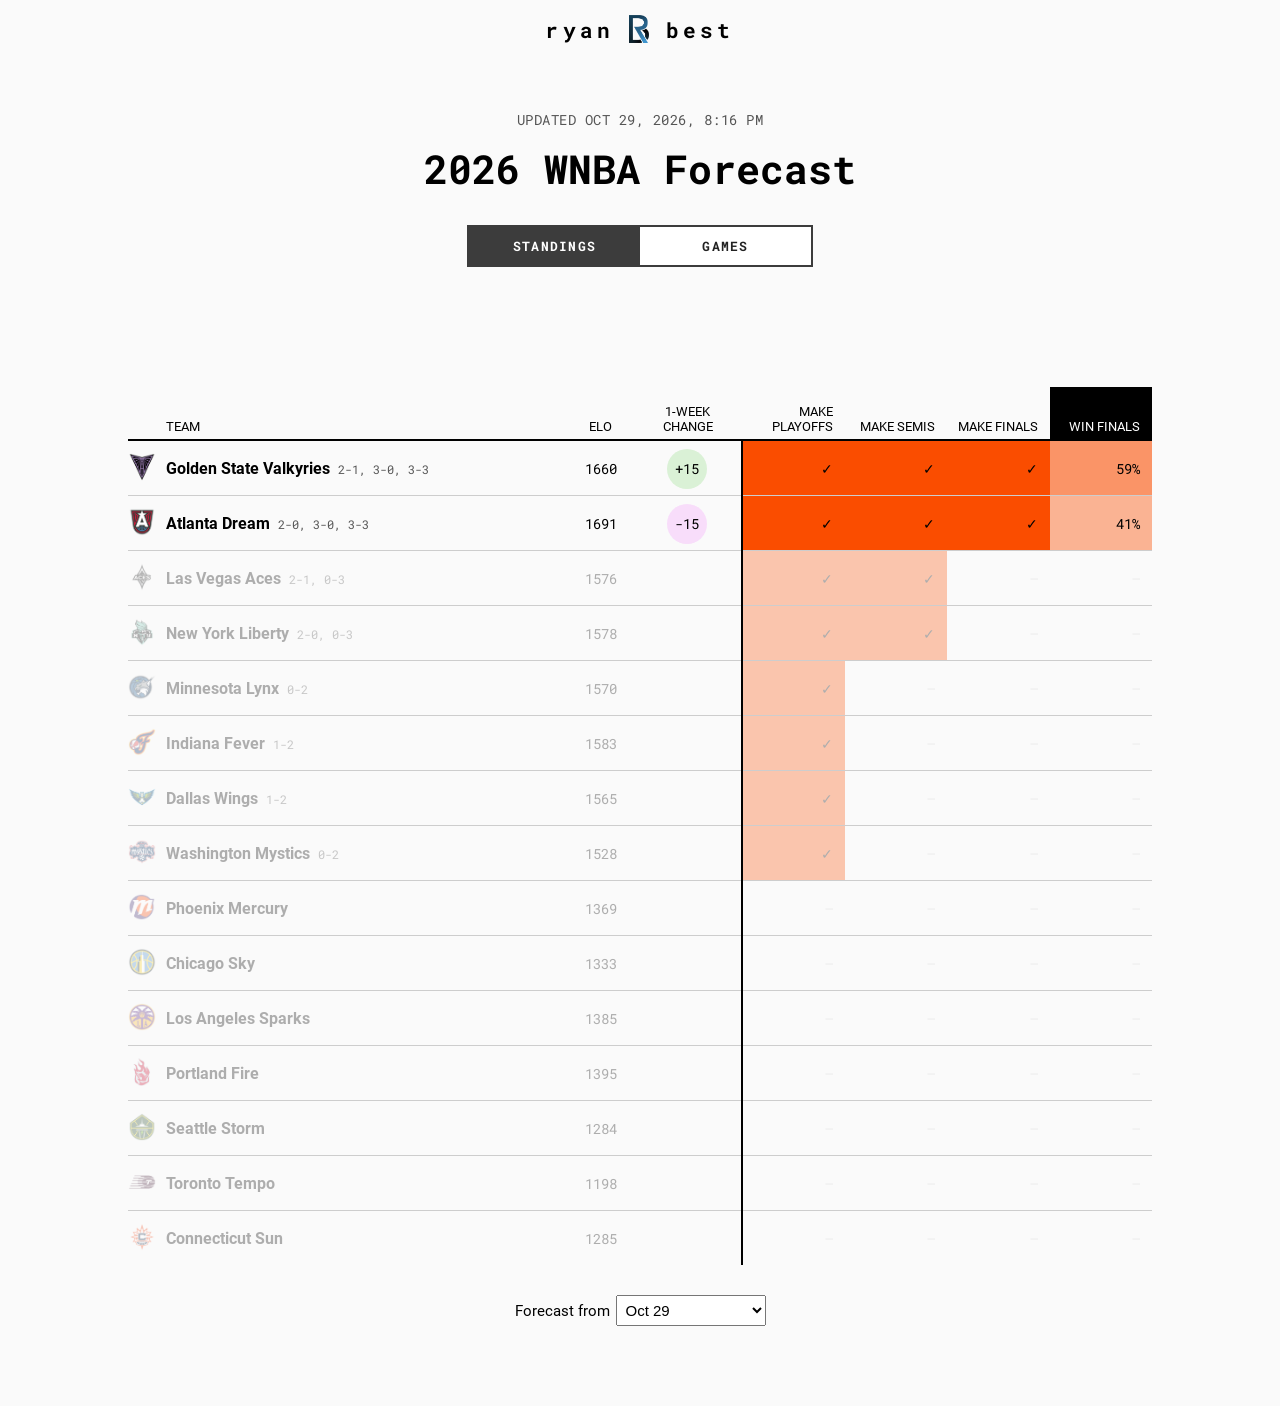
==== commit de596a69: "Updates" ====
--- a/index.html
+++ b/index.html
@@ -1 +1 @@
-<!doctype html><head><title>2026 WNBA Forecast</title><meta name="viewport" content="width=device-width,initial-scale=1,shrink-to-fit=no"><meta name="description" content="This WNBA forecast projects each team's chances of winning every game, advancing to the playoffs and winning the WNBA Finals."><meta name="author" content="Ryan Best"><meta property="og:image" content="https://ryanabest.com/2026-wnba-predictions/assets/share-image-2026.2704ef1698deea032bd2.png?foo"><meta property="og:title" content="2026 WNBA Forecast"><meta property="og:url" content="https://ryanabest.com/2026-wnba-predictions/"><meta property="og:type" content="website"><meta property="og:description" content="This WNBA forecast projects each team's chances of winning every game, advancing to the playoffs and winning the WNBA Finals."><link rel="shortcut icon" type="image/x-icon" href="https://ryanabest.com/2026-wnba-predictions/assets/favicon.ecc235909048d9bf21d6.png"><link rel="icon" type="image/x-icon" href="https://ryanabest.com/assets/favicon.ecc235909048d9bf21d6.png"><meta charset="UTF-8"><meta name="twitter:card" content="summary_large_image"><meta name="twitter:site" content="@ryanabest"><meta name="twitter:creator" content="@ryanabest"><meta name="twitter:title" content="2026 WNBA Forecast"><meta name="twitter:description" content="This WNBA forecast projects each team's chances of winning every game, advancing to the playoffs and winning the WNBA Finals."><meta property="twitter:image" content="https://ryanabest.com/2026-wnba-predictions/assets/share-image-2026.2704ef1698deea032bd2.png?foo"><script defer="defer" src="https://static.cloudflareinsights.com/beacon.min.js" data-cf-beacon="{&quot;token&quot;: &quot;c7178068406749bfac75ae84e9a61b06&quot;}"></script><link rel="icon" href="favicon.png"><script defer="defer" src="main.c504b9347a421baf53cc.js"></script><link href="main.13d747a128f6df0fa629.css" rel="stylesheet"></head><body><div class="menu" id="menu"><div class="menu-item" id="name"><a href="https://www.ryanabest.com"><p id="first-name">ryan</p><div class="logo"></div><p id="last-name">best</p></a></div></div><div class="container"><div id="intro"><p class="timestamp">UPDATED <span id="compiled-at" data-datetime="2026-10-27T06:14:56.390Z">Oct 27, 2026, 6:14 AM UTC</span></p><h1>2026 WNBA Forecast</h1></div><div id="page-nav"><a id="standings-link"><button class="btn-cta standings-nav active">Standings</button></a><a id="games-link"><button class="btn-cta games-nav">Games</button></a></div><div class="content"><div class="table-cont"><table id="standings"><thead><tr class="lower sortable"><th id="name" scope="col" data-col="name" data-asc="true">Team</th><th id="elo" scope="col" data-col="elo">Elo</th><th class="num-width hide-mobile" id="week-diff" scope="col" data-col="change">1-Week Change</th><th class="pct-width" id="make_playoffs" scope="col" data-col="make_playoffs"><span class="hide-mobile">Make playoffs</span><span class="hide-desktop">Make play-offs</span></th><th class="pct-width" id="make_semis" scope="col" data-col="make_semi_finals">Make Semis</th><th class="pct-width" id="make_finals" scope="col" data-col="make_finals">Make Finals</th><th class="sorted desc pct-width" id="win_finals" scope="col" data-col="win_finals">Win Finals</th></tr></thead><tbody><tr><th class="team-name" data-str="valkyries" scope="row"><img class="team-logo" src="assets/GSV.67222919bc4ff3018fd4.png" width="28" height="28" alt="GSV"><span class="city hide-mobile">Golden State </span><span class="name">Valkyries</span><span class="current-record hide-mobile">2-1, 3-0, 3-2</span></th><td class="elo" data-val="1670">1670</td><td class="week-change hide-mobile" data-val="8"><div class="week-change-val" style="background-color:rgb(228, 244, 225);">+8</div></td><td class="odds border-left border-left-mobile" data-val="101" style="background-color: #fa4d00;">✓</td><td class="odds" data-val="101" style="background-color: #fa4d00;">✓</td><td class="odds" data-val="101" style="background-color: #fa4d00;">✓</td><td class="odds" data-val="0.7294" style="background-color: rgb(250, 124, 68);">73%</td></tr><tr><th class="team-name" data-str="dream" scope="row"><img class="team-logo" src="assets/ATL.948e3a1fe89d612fa67c.png" width="28" height="28" alt="ATL"><span class="city hide-mobile">Atlanta </span><span class="name">Dream</span><span class="current-record hide-mobile">2-0, 3-0, 2-3</span></th><td class="elo" data-val="1681">1681</td><td class="week-change hide-mobile" data-val="-8"><div class="week-change-val" style="background-color:rgb(249, 230, 250);">-8</div></td><td class="odds border-left border-left-mobile" data-val="101" style="background-color: #fa4d00;">✓</td><td class="odds" data-val="101" style="background-color: #fa4d00;">✓</td><td class="odds" data-val="101" style="background-color: #fa4d00;">✓</td><td class="odds" data-val="0.2706" style="background-color: rgb(250, 203, 182);">27%</td></tr><tr><th class="team-name eliminated" data-str="aces" scope="row"><img class="team-logo" src="assets/LVA.57a1670778074fe8317e.png" width="28" height="28" alt="LVA"><span class="city hide-mobile">Las Vegas </span><span class="name">Aces</span><span class="current-record hide-mobile">2-1, 0-3</span></th><td class="elo eliminated" data-val="1576">1576</td><td class="week-change hide-mobile eliminated" data-val="0"></td><td class="odds eliminated border-left border-left-mobile" data-val="101" style="background-color: #fa4d00;">✓</td><td class="odds eliminated" data-val="101" style="background-color: #fa4d00;">✓</td><td class="odds eliminated gray" data-val="-1" style="background-color: transparent;">—</td><td class="odds eliminated gray" data-val="-1" style="background-color: transparent;">—</td></tr><tr><th class="team-name eliminated" data-str="liberty" scope="row"><img class="team-logo" src="assets/NYL.a65fe99aaf1d30d9a033.png" width="28" height="28" alt="NYL"><span class="city hide-mobile">New York </span><span class="name">Liberty</span><span class="current-record hide-mobile">2-0, 0-3</span></th><td class="elo eliminated" data-val="1578">1578</td><td class="week-change hide-mobile eliminated" data-val="0"></td><td class="odds eliminated border-left border-left-mobile" data-val="101" style="background-color: #fa4d00;">✓</td><td class="odds eliminated" data-val="101" style="background-color: #fa4d00;">✓</td><td class="odds eliminated gray" data-val="-1" style="background-color: transparent;">—</td><td class="odds eliminated gray" data-val="-1" style="background-color: transparent;">—</td></tr><tr><th class="team-name eliminated" data-str="lynx" scope="row"><img class="team-logo" src="assets/MIN.b8c83e95c722c9a8b803.png" width="28" height="28" alt="MIN"><span class="city hide-mobile">Minnesota </span><span class="name">Lynx</span><span class="current-record hide-mobile">0-2</span></th><td class="elo eliminated" data-val="1570">1570</td><td class="week-change hide-mobile eliminated" data-val="0"></td><td class="odds eliminated border-left border-left-mobile" data-val="101" style="background-color: #fa4d00;">✓</td><td class="odds eliminated gray" data-val="-1" style="background-color: transparent;">—</td><td class="odds eliminated gray" data-val="-1" style="background-color: transparent;">—</td><td class="odds eliminated gray" data-val="-1" style="background-color: transparent;">—</td></tr><tr><th class="team-name eliminated" data-str="fever" scope="row"><img class="team-logo" src="assets/IND.5404ae28b84eed1cdf7c.png" width="28" height="28" alt="IND"><span class="city hide-mobile">Indiana </span><span class="name">Fever</span><span class="current-record hide-mobile">1-2</span></th><td class="elo eliminated" data-val="1583">1583</td><td class="week-change hide-mobile eliminated" data-val="0"></td><td class="odds eliminated border-left border-left-mobile" data-val="101" style="background-color: #fa4d00;">✓</td><td class="odds eliminated gray" data-val="-1" style="background-color: transparent;">—</td><td class="odds eliminated gray" data-val="-1" style="background-color: transparent;">—</td><td class="odds eliminated gray" data-val="-1" style="background-color: transparent;">—</td></tr><tr><th class="team-name eliminated" data-str="wings" scope="row"><img class="team-logo" src="assets/DAL.457086a837267885ddc4.png" width="28" height="28" alt="DAL"><span class="city hide-mobile">Dallas </span><span class="name">Wings</span><span class="current-record hide-mobile">1-2</span></th><td class="elo eliminated" data-val="1565">1565</td><td class="week-change hide-mobile eliminated" data-val="0"></td><td class="odds eliminated border-left border-left-mobile" data-val="101" style="background-color: #fa4d00;">✓</td><td class="odds eliminated gray" data-val="-1" style="background-color: transparent;">—</td><td class="odds eliminated gray" data-val="-1" style="background-color: transparent;">—</td><td class="odds eliminated gray" data-val="-1" style="background-color: transparent;">—</td></tr><tr><th class="team-name eliminated" data-str="mystics" scope="row"><img class="team-logo" src="assets/WAS.455ccd74e4f9eeb6423f.png" width="28" height="28" alt="WAS"><span class="city hide-mobile">Washington </span><span class="name">Mystics</span><span class="current-record hide-mobile">0-2</span></th><td class="elo eliminated" data-val="1528">1528</td><td class="week-change hide-mobile eliminated" data-val="0"></td><td class="odds eliminated border-left border-left-mobile" data-val="101" style="background-color: #fa4d00;">✓</td><td class="odds eliminated gray" data-val="-1" style="background-color: transparent;">—</td><td class="odds eliminated gray" data-val="-1" style="background-color: transparent;">—</td><td class="odds eliminated gray" data-val="-1" style="background-color: transparent;">—</td></tr><tr><th class="team-name eliminated" data-str="mercury" scope="row"><img class="team-logo" src="assets/PHO.7179ddbdbda2acb26d8c.png" width="28" height="28" alt="PHO"><span class="city hide-mobile">Phoenix </span><span class="name">Mercury</span><span class="current-record hide-mobile"></span></th><td class="elo eliminated" data-val="1369">1369</td><td class="week-change hide-mobile eliminated" data-val="0"></td><td class="odds eliminated gray border-left border-left-mobile" data-val="-1" style="background-color: transparent;">—</td><td class="odds eliminated gray" data-val="-1" style="background-color: transparent;">—</td><td class="odds eliminated gray" data-val="-1" style="background-color: transparent;">—</td><td class="odds eliminated gray" data-val="-1" style="background-color: transparent;">—</td></tr><tr><th class="team-name eliminated" data-str="sky" scope="row"><img class="team-logo" src="assets/CHI.a2b2516d5c66bddc2b11.png" width="28" height="28" alt="CHI"><span class="city hide-mobile">Chicago </span><span class="name">Sky</span><span class="current-record hide-mobile"></span></th><td class="elo eliminated" data-val="1333">1333</td><td class="week-change hide-mobile eliminated" data-val="0"></td><td class="odds eliminated gray border-left border-left-mobile" data-val="-1" style="background-color: transparent;">—</td><td class="odds eliminated gray" data-val="-1" style="background-color: transparent;">—</td><td class="odds eliminated gray" data-val="-1" style="background-color: transparent;">—</td><td class="odds eliminated gray" data-val="-1" style="background-color: transparent;">—</td></tr><tr><th class="team-name eliminated" data-str="sparks" scope="row"><img class="team-logo" src="assets/LAS.21a765afebb62605a015.png" width="28" height="28" alt="LAS"><span class="city hide-mobile">Los Angeles </span><span class="name">Sparks</span><span class="current-record hide-mobile"></span></th><td class="elo eliminated" data-val="1385">1385</td><td class="week-change hide-mobile eliminated" data-val="0"></td><td class="odds eliminated gray border-left border-left-mobile" data-val="-1" style="background-color: transparent;">—</td><td class="odds eliminated gray" data-val="-1" style="background-color: transparent;">—</td><td class="odds eliminated gray" data-val="-1" style="background-color: transparent;">—</td><td class="odds eliminated gray" data-val="-1" style="background-color: transparent;">—</td></tr><tr><th class="team-name eliminated" data-str="fire" scope="row"><img class="team-logo" src="assets/PDX.ac9f5a8c1b5d1e3f6fe1.png" width="28" height="28" alt="PDX"><span class="city hide-mobile">Portland </span><span class="name">Fire</span><span class="current-record hide-mobile"></span></th><td class="elo eliminated" data-val="1395">1395</td><td class="week-change hide-mobile eliminated" data-val="0"></td><td class="odds eliminated gray border-left border-left-mobile" data-val="-1" style="background-color: transparent;">—</td><td class="odds eliminated gray" data-val="-1" style="background-color: transparent;">—</td><td class="odds eliminated gray" data-val="-1" style="background-color: transparent;">—</td><td class="odds eliminated gray" data-val="-1" style="background-color: transparent;">—</td></tr><tr><th class="team-name eliminated" data-str="storm" scope="row"><img class="team-logo" src="assets/SEA.6740480518cff1d392fc.png" width="28" height="28" alt="SEA"><span class="city hide-mobile">Seattle </span><span class="name">Storm</span><span class="current-record hide-mobile"></span></th><td class="elo eliminated" data-val="1284">1284</td><td class="week-change hide-mobile eliminated" data-val="0"></td><td class="odds eliminated gray border-left border-left-mobile" data-val="-1" style="background-color: transparent;">—</td><td class="odds eliminated gray" data-val="-1" style="background-color: transparent;">—</td><td class="odds eliminated gray" data-val="-1" style="background-color: transparent;">—</td><td class="odds eliminated gray" data-val="-1" style="background-color: transparent;">—</td></tr><tr><th class="team-name eliminated" data-str="tempo" scope="row"><img class="team-logo" src="assets/TOR.c63feb1ac36be910ea7a.png" width="28" height="28" alt="TOR"><span class="city hide-mobile">Toronto </span><span class="name">Tempo</span><span class="current-record hide-mobile"></span></th><td class="elo eliminated" data-val="1198">1198</td><td class="week-change hide-mobile eliminated" data-val="0"></td><td class="odds eliminated gray border-left border-left-mobile" data-val="-1" style="background-color: transparent;">—</td><td class="odds eliminated gray" data-val="-1" style="background-color: transparent;">—</td><td class="odds eliminated gray" data-val="-1" style="background-color: transparent;">—</td><td class="odds eliminated gray" data-val="-1" style="background-color: transparent;">—</td></tr><tr><th class="team-name eliminated" data-str="sun" scope="row"><img class="team-logo" src="assets/CON.11f8745bdfb965b18a47.png" width="28" height="28" alt="CON"><span class="city hide-mobile">Connecticut </span><span class="name">Sun</span><span class="current-record hide-mobile"></span></th><td class="elo eliminated" data-val="1285">1285</td><td class="week-change hide-mobile eliminated" data-val="0"></td><td class="odds eliminated gray border-left border-left-mobile" data-val="-1" style="background-color: transparent;">—</td><td class="odds eliminated gray" data-val="-1" style="background-color: transparent;">—</td><td class="odds eliminated gray" data-val="-1" style="background-color: transparent;">—</td><td class="odds eliminated gray" data-val="-1" style="background-color: transparent;">—</td></tr></tbody></table></div><div class="selector-wrap standings-selector"><label><span class="text">Forecast from</span><span><select id="standings-selector" name="standings-date"><option selected="selected">Oct 27</option><option>Oct 20</option><option>Oct 12</option><option>Oct 4</option><option>Sep 28</option><option>Start of playoffs</option><option>Sep 22</option><option>Aug 31</option><option>Aug 25</option><option>Aug 17</option><option>Aug 11</option><option>Aug 4</option><option>Jul 23</option><option>Jul 21</option><option>Jul 14</option><option>Jul 7</option><option>Jun 29</option><option>Jun 23</option><option>Jun 16</option><option>Jun 9</option><option>Jun 2</option><option>May 26</option><option>May 19</option><option>May 11</option><option>Preseason</option></select></span></label></div></div><script>const page = `standings`;</script></div></body>+<!doctype html><head><title>2026 WNBA Forecast</title><meta name="viewport" content="width=device-width,initial-scale=1,shrink-to-fit=no"><meta name="description" content="This WNBA forecast projects each team's chances of winning every game, advancing to the playoffs and winning the WNBA Finals."><meta name="author" content="Ryan Best"><meta property="og:image" content="https://ryanabest.com/2026-wnba-predictions/assets/share-image-2026.2704ef1698deea032bd2.png?foo"><meta property="og:title" content="2026 WNBA Forecast"><meta property="og:url" content="https://ryanabest.com/2026-wnba-predictions/"><meta property="og:type" content="website"><meta property="og:description" content="This WNBA forecast projects each team's chances of winning every game, advancing to the playoffs and winning the WNBA Finals."><link rel="shortcut icon" type="image/x-icon" href="https://ryanabest.com/2026-wnba-predictions/assets/favicon.ecc235909048d9bf21d6.png"><link rel="icon" type="image/x-icon" href="https://ryanabest.com/assets/favicon.ecc235909048d9bf21d6.png"><meta charset="UTF-8"><meta name="twitter:card" content="summary_large_image"><meta name="twitter:site" content="@ryanabest"><meta name="twitter:creator" content="@ryanabest"><meta name="twitter:title" content="2026 WNBA Forecast"><meta name="twitter:description" content="This WNBA forecast projects each team's chances of winning every game, advancing to the playoffs and winning the WNBA Finals."><meta property="twitter:image" content="https://ryanabest.com/2026-wnba-predictions/assets/share-image-2026.2704ef1698deea032bd2.png?foo"><script defer="defer" src="https://static.cloudflareinsights.com/beacon.min.js" data-cf-beacon="{&quot;token&quot;: &quot;c7178068406749bfac75ae84e9a61b06&quot;}"></script><link rel="icon" href="favicon.png"><script defer="defer" src="main.604d0b36315c1c91b98a.js"></script><link href="main.13d747a128f6df0fa629.css" rel="stylesheet"></head><body><div class="menu" id="menu"><div class="menu-item" id="name"><a href="https://www.ryanabest.com"><p id="first-name">ryan</p><div class="logo"></div><p id="last-name">best</p></a></div></div><div class="container"><div id="intro"><p class="timestamp">UPDATED <span id="compiled-at" data-datetime="2026-10-29T20:16:35.918Z">Oct 29, 2026, 8:16 PM UTC</span></p><h1>2026 WNBA Forecast</h1></div><div id="page-nav"><a id="standings-link"><button class="btn-cta standings-nav active">Standings</button></a><a id="games-link"><button class="btn-cta games-nav">Games</button></a></div><div class="content"><div class="table-cont"><table id="standings"><thead><tr class="lower sortable"><th id="name" scope="col" data-col="name" data-asc="true">Team</th><th id="elo" scope="col" data-col="elo">Elo</th><th class="num-width hide-mobile" id="week-diff" scope="col" data-col="change">1-Week Change</th><th class="pct-width" id="make_playoffs" scope="col" data-col="make_playoffs"><span class="hide-mobile">Make playoffs</span><span class="hide-desktop">Make play-offs</span></th><th class="pct-width" id="make_semis" scope="col" data-col="make_semi_finals">Make Semis</th><th class="pct-width" id="make_finals" scope="col" data-col="make_finals">Make Finals</th><th class="sorted desc pct-width" id="win_finals" scope="col" data-col="win_finals">Win Finals</th></tr></thead><tbody><tr><th class="team-name" data-str="valkyries" scope="row"><img class="team-logo" src="assets/GSV.67222919bc4ff3018fd4.png" width="28" height="28" alt="GSV"><span class="city hide-mobile">Golden State </span><span class="name">Valkyries</span><span class="current-record hide-mobile">2-1, 3-0, 3-3</span></th><td class="elo" data-val="1660">1660</td><td class="week-change hide-mobile" data-val="15"><div class="week-change-val" style="background-color:rgb(218, 241, 214);">+15</div></td><td class="odds border-left border-left-mobile" data-val="101" style="background-color: #fa4d00;">✓</td><td class="odds" data-val="101" style="background-color: #fa4d00;">✓</td><td class="odds" data-val="101" style="background-color: #fa4d00;">✓</td><td class="odds" data-val="0.5886" style="background-color: rgb(250, 148, 103);">59%</td></tr><tr><th class="team-name" data-str="dream" scope="row"><img class="team-logo" src="assets/ATL.948e3a1fe89d612fa67c.png" width="28" height="28" alt="ATL"><span class="city hide-mobile">Atlanta </span><span class="name">Dream</span><span class="current-record hide-mobile">2-0, 3-0, 3-3</span></th><td class="elo" data-val="1691">1691</td><td class="week-change hide-mobile" data-val="-15"><div class="week-change-val" style="background-color:rgb(248, 221, 250);">-15</div></td><td class="odds border-left border-left-mobile" data-val="101" style="background-color: #fa4d00;">✓</td><td class="odds" data-val="101" style="background-color: #fa4d00;">✓</td><td class="odds" data-val="101" style="background-color: #fa4d00;">✓</td><td class="odds" data-val="0.4114" style="background-color: rgb(250, 179, 147);">41%</td></tr><tr><th class="team-name eliminated" data-str="aces" scope="row"><img class="team-logo" src="assets/LVA.57a1670778074fe8317e.png" width="28" height="28" alt="LVA"><span class="city hide-mobile">Las Vegas </span><span class="name">Aces</span><span class="current-record hide-mobile">2-1, 0-3</span></th><td class="elo eliminated" data-val="1576">1576</td><td class="week-change hide-mobile eliminated" data-val="0"></td><td class="odds eliminated border-left border-left-mobile" data-val="101" style="background-color: #fa4d00;">✓</td><td class="odds eliminated" data-val="101" style="background-color: #fa4d00;">✓</td><td class="odds eliminated gray" data-val="-1" style="background-color: transparent;">—</td><td class="odds eliminated gray" data-val="-1" style="background-color: transparent;">—</td></tr><tr><th class="team-name eliminated" data-str="liberty" scope="row"><img class="team-logo" src="assets/NYL.a65fe99aaf1d30d9a033.png" width="28" height="28" alt="NYL"><span class="city hide-mobile">New York </span><span class="name">Liberty</span><span class="current-record hide-mobile">2-0, 0-3</span></th><td class="elo eliminated" data-val="1578">1578</td><td class="week-change hide-mobile eliminated" data-val="0"></td><td class="odds eliminated border-left border-left-mobile" data-val="101" style="background-color: #fa4d00;">✓</td><td class="odds eliminated" data-val="101" style="background-color: #fa4d00;">✓</td><td class="odds eliminated gray" data-val="-1" style="background-color: transparent;">—</td><td class="odds eliminated gray" data-val="-1" style="background-color: transparent;">—</td></tr><tr><th class="team-name eliminated" data-str="lynx" scope="row"><img class="team-logo" src="assets/MIN.b8c83e95c722c9a8b803.png" width="28" height="28" alt="MIN"><span class="city hide-mobile">Minnesota </span><span class="name">Lynx</span><span class="current-record hide-mobile">0-2</span></th><td class="elo eliminated" data-val="1570">1570</td><td class="week-change hide-mobile eliminated" data-val="0"></td><td class="odds eliminated border-left border-left-mobile" data-val="101" style="background-color: #fa4d00;">✓</td><td class="odds eliminated gray" data-val="-1" style="background-color: transparent;">—</td><td class="odds eliminated gray" data-val="-1" style="background-color: transparent;">—</td><td class="odds eliminated gray" data-val="-1" style="background-color: transparent;">—</td></tr><tr><th class="team-name eliminated" data-str="fever" scope="row"><img class="team-logo" src="assets/IND.5404ae28b84eed1cdf7c.png" width="28" height="28" alt="IND"><span class="city hide-mobile">Indiana </span><span class="name">Fever</span><span class="current-record hide-mobile">1-2</span></th><td class="elo eliminated" data-val="1583">1583</td><td class="week-change hide-mobile eliminated" data-val="0"></td><td class="odds eliminated border-left border-left-mobile" data-val="101" style="background-color: #fa4d00;">✓</td><td class="odds eliminated gray" data-val="-1" style="background-color: transparent;">—</td><td class="odds eliminated gray" data-val="-1" style="background-color: transparent;">—</td><td class="odds eliminated gray" data-val="-1" style="background-color: transparent;">—</td></tr><tr><th class="team-name eliminated" data-str="wings" scope="row"><img class="team-logo" src="assets/DAL.457086a837267885ddc4.png" width="28" height="28" alt="DAL"><span class="city hide-mobile">Dallas </span><span class="name">Wings</span><span class="current-record hide-mobile">1-2</span></th><td class="elo eliminated" data-val="1565">1565</td><td class="week-change hide-mobile eliminated" data-val="0"></td><td class="odds eliminated border-left border-left-mobile" data-val="101" style="background-color: #fa4d00;">✓</td><td class="odds eliminated gray" data-val="-1" style="background-color: transparent;">—</td><td class="odds eliminated gray" data-val="-1" style="background-color: transparent;">—</td><td class="odds eliminated gray" data-val="-1" style="background-color: transparent;">—</td></tr><tr><th class="team-name eliminated" data-str="mystics" scope="row"><img class="team-logo" src="assets/WAS.455ccd74e4f9eeb6423f.png" width="28" height="28" alt="WAS"><span class="city hide-mobile">Washington </span><span class="name">Mystics</span><span class="current-record hide-mobile">0-2</span></th><td class="elo eliminated" data-val="1528">1528</td><td class="week-change hide-mobile eliminated" data-val="0"></td><td class="odds eliminated border-left border-left-mobile" data-val="101" style="background-color: #fa4d00;">✓</td><td class="odds eliminated gray" data-val="-1" style="background-color: transparent;">—</td><td class="odds eliminated gray" data-val="-1" style="background-color: transparent;">—</td><td class="odds eliminated gray" data-val="-1" style="background-color: transparent;">—</td></tr><tr><th class="team-name eliminated" data-str="mercury" scope="row"><img class="team-logo" src="assets/PHO.7179ddbdbda2acb26d8c.png" width="28" height="28" alt="PHO"><span class="city hide-mobile">Phoenix </span><span class="name">Mercury</span><span class="current-record hide-mobile"></span></th><td class="elo eliminated" data-val="1369">1369</td><td class="week-change hide-mobile eliminated" data-val="0"></td><td class="odds eliminated gray border-left border-left-mobile" data-val="-1" style="background-color: transparent;">—</td><td class="odds eliminated gray" data-val="-1" style="background-color: transparent;">—</td><td class="odds eliminated gray" data-val="-1" style="background-color: transparent;">—</td><td class="odds eliminated gray" data-val="-1" style="background-color: transparent;">—</td></tr><tr><th class="team-name eliminated" data-str="sky" scope="row"><img class="team-logo" src="assets/CHI.a2b2516d5c66bddc2b11.png" width="28" height="28" alt="CHI"><span class="city hide-mobile">Chicago </span><span class="name">Sky</span><span class="current-record hide-mobile"></span></th><td class="elo eliminated" data-val="1333">1333</td><td class="week-change hide-mobile eliminated" data-val="0"></td><td class="odds eliminated gray border-left border-left-mobile" data-val="-1" style="background-color: transparent;">—</td><td class="odds eliminated gray" data-val="-1" style="background-color: transparent;">—</td><td class="odds eliminated gray" data-val="-1" style="background-color: transparent;">—</td><td class="odds eliminated gray" data-val="-1" style="background-color: transparent;">—</td></tr><tr><th class="team-name eliminated" data-str="sparks" scope="row"><img class="team-logo" src="assets/LAS.21a765afebb62605a015.png" width="28" height="28" alt="LAS"><span class="city hide-mobile">Los Angeles </span><span class="name">Sparks</span><span class="current-record hide-mobile"></span></th><td class="elo eliminated" data-val="1385">1385</td><td class="week-change hide-mobile eliminated" data-val="0"></td><td class="odds eliminated gray border-left border-left-mobile" data-val="-1" style="background-color: transparent;">—</td><td class="odds eliminated gray" data-val="-1" style="background-color: transparent;">—</td><td class="odds eliminated gray" data-val="-1" style="background-color: transparent;">—</td><td class="odds eliminated gray" data-val="-1" style="background-color: transparent;">—</td></tr><tr><th class="team-name eliminated" data-str="fire" scope="row"><img class="team-logo" src="assets/PDX.ac9f5a8c1b5d1e3f6fe1.png" width="28" height="28" alt="PDX"><span class="city hide-mobile">Portland </span><span class="name">Fire</span><span class="current-record hide-mobile"></span></th><td class="elo eliminated" data-val="1395">1395</td><td class="week-change hide-mobile eliminated" data-val="0"></td><td class="odds eliminated gray border-left border-left-mobile" data-val="-1" style="background-color: transparent;">—</td><td class="odds eliminated gray" data-val="-1" style="background-color: transparent;">—</td><td class="odds eliminated gray" data-val="-1" style="background-color: transparent;">—</td><td class="odds eliminated gray" data-val="-1" style="background-color: transparent;">—</td></tr><tr><th class="team-name eliminated" data-str="storm" scope="row"><img class="team-logo" src="assets/SEA.6740480518cff1d392fc.png" width="28" height="28" alt="SEA"><span class="city hide-mobile">Seattle </span><span class="name">Storm</span><span class="current-record hide-mobile"></span></th><td class="elo eliminated" data-val="1284">1284</td><td class="week-change hide-mobile eliminated" data-val="0"></td><td class="odds eliminated gray border-left border-left-mobile" data-val="-1" style="background-color: transparent;">—</td><td class="odds eliminated gray" data-val="-1" style="background-color: transparent;">—</td><td class="odds eliminated gray" data-val="-1" style="background-color: transparent;">—</td><td class="odds eliminated gray" data-val="-1" style="background-color: transparent;">—</td></tr><tr><th class="team-name eliminated" data-str="tempo" scope="row"><img class="team-logo" src="assets/TOR.c63feb1ac36be910ea7a.png" width="28" height="28" alt="TOR"><span class="city hide-mobile">Toronto </span><span class="name">Tempo</span><span class="current-record hide-mobile"></span></th><td class="elo eliminated" data-val="1198">1198</td><td class="week-change hide-mobile eliminated" data-val="0"></td><td class="odds eliminated gray border-left border-left-mobile" data-val="-1" style="background-color: transparent;">—</td><td class="odds eliminated gray" data-val="-1" style="background-color: transparent;">—</td><td class="odds eliminated gray" data-val="-1" style="background-color: transparent;">—</td><td class="odds eliminated gray" data-val="-1" style="background-color: transparent;">—</td></tr><tr><th class="team-name eliminated" data-str="sun" scope="row"><img class="team-logo" src="assets/CON.11f8745bdfb965b18a47.png" width="28" height="28" alt="CON"><span class="city hide-mobile">Connecticut </span><span class="name">Sun</span><span class="current-record hide-mobile"></span></th><td class="elo eliminated" data-val="1285">1285</td><td class="week-change hide-mobile eliminated" data-val="0"></td><td class="odds eliminated gray border-left border-left-mobile" data-val="-1" style="background-color: transparent;">—</td><td class="odds eliminated gray" data-val="-1" style="background-color: transparent;">—</td><td class="odds eliminated gray" data-val="-1" style="background-color: transparent;">—</td><td class="odds eliminated gray" data-val="-1" style="background-color: transparent;">—</td></tr></tbody></table></div><div class="selector-wrap standings-selector"><label><span class="text">Forecast from</span><span><select id="standings-selector" name="standings-date"><option selected="selected">Oct 29</option><option>Oct 22</option><option>Oct 12</option><option>Oct 8</option><option>Oct 1</option><option>Start of playoffs</option><option>Sep 24</option><option>Aug 31</option><option>Aug 27</option><option>Aug 20</option><option>Aug 13</option><option>Aug 6</option><option>Jul 30</option><option>Jul 23</option><option>Jul 16</option><option>Jul 9</option><option>Jul 1</option><option>Jun 25</option><option>Jun 18</option><option>Jun 11</option><option>Jun 4</option><option>May 28</option><option>May 21</option><option>May 14</option><option>Preseason</option></select></span></label></div></div><script>const page = `standings`;</script></div></body>
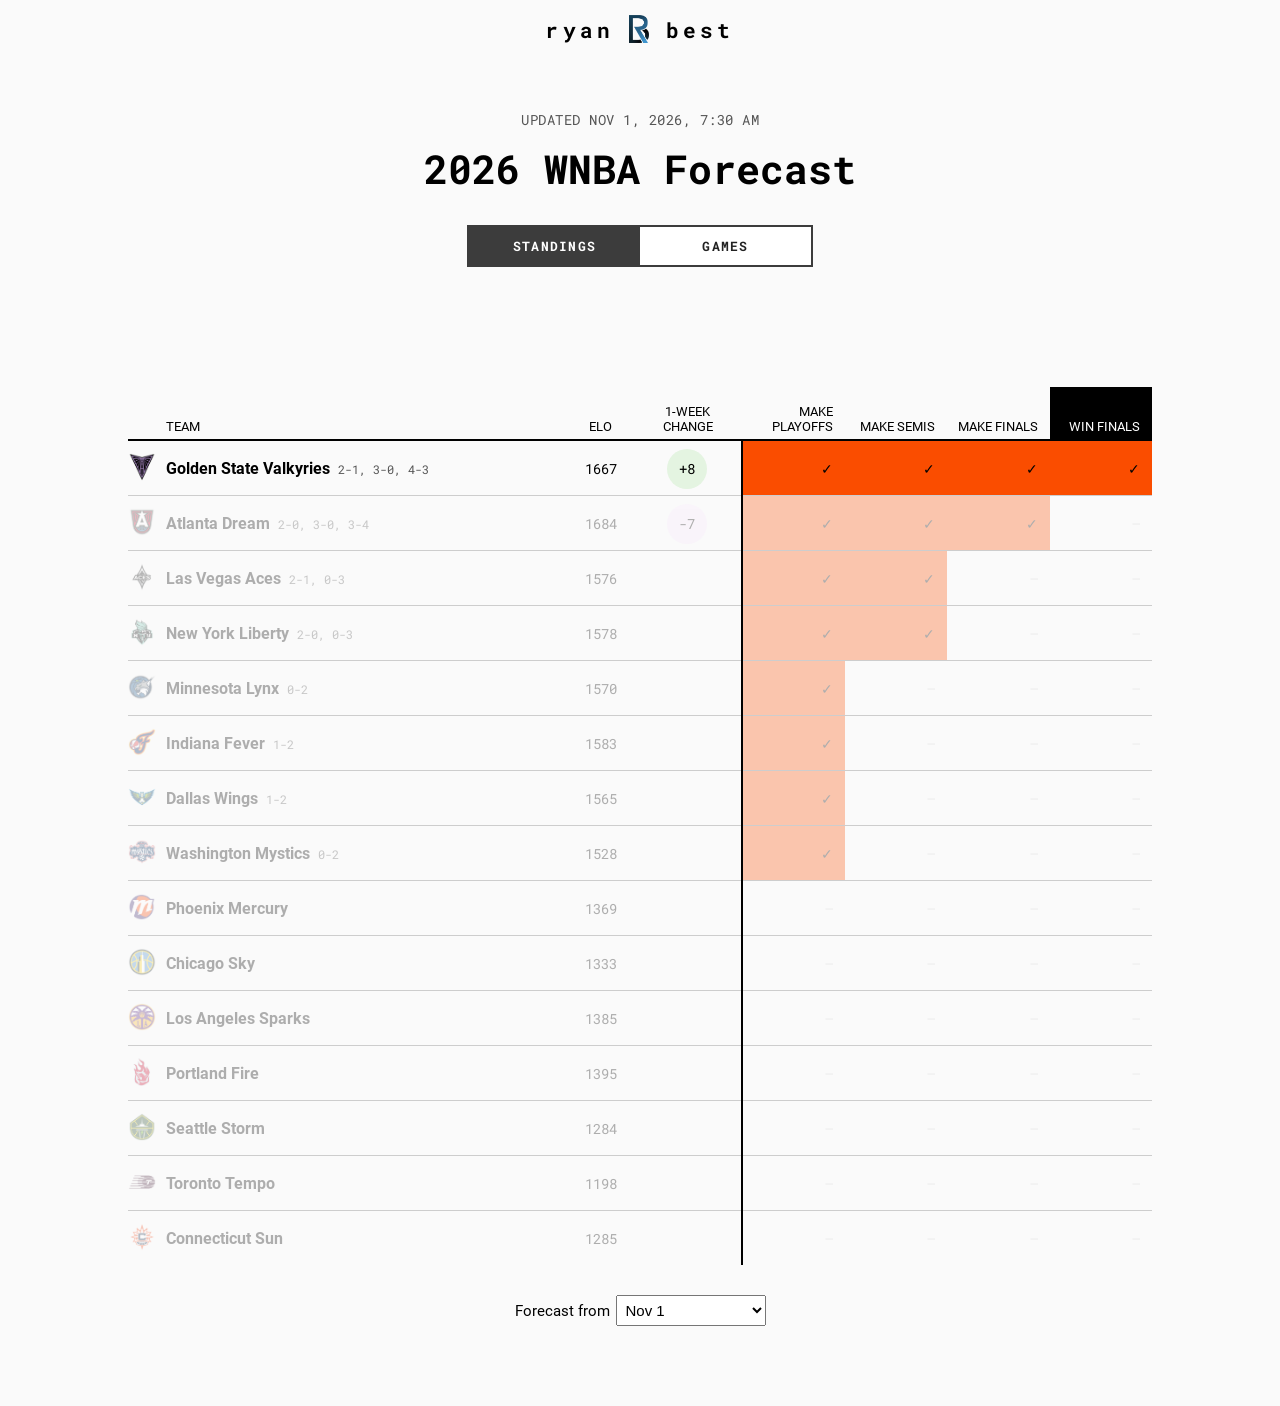
==== commit 29a05910: "Updates" ====
--- a/index.html
+++ b/index.html
@@ -1 +1 @@
-<!doctype html><head><title>2026 WNBA Forecast</title><meta name="viewport" content="width=device-width,initial-scale=1,shrink-to-fit=no"><meta name="description" content="This WNBA forecast projects each team's chances of winning every game, advancing to the playoffs and winning the WNBA Finals."><meta name="author" content="Ryan Best"><meta property="og:image" content="https://ryanabest.com/2026-wnba-predictions/assets/share-image-2026.2704ef1698deea032bd2.png?foo"><meta property="og:title" content="2026 WNBA Forecast"><meta property="og:url" content="https://ryanabest.com/2026-wnba-predictions/"><meta property="og:type" content="website"><meta property="og:description" content="This WNBA forecast projects each team's chances of winning every game, advancing to the playoffs and winning the WNBA Finals."><link rel="shortcut icon" type="image/x-icon" href="https://ryanabest.com/2026-wnba-predictions/assets/favicon.ecc235909048d9bf21d6.png"><link rel="icon" type="image/x-icon" href="https://ryanabest.com/assets/favicon.ecc235909048d9bf21d6.png"><meta charset="UTF-8"><meta name="twitter:card" content="summary_large_image"><meta name="twitter:site" content="@ryanabest"><meta name="twitter:creator" content="@ryanabest"><meta name="twitter:title" content="2026 WNBA Forecast"><meta name="twitter:description" content="This WNBA forecast projects each team's chances of winning every game, advancing to the playoffs and winning the WNBA Finals."><meta property="twitter:image" content="https://ryanabest.com/2026-wnba-predictions/assets/share-image-2026.2704ef1698deea032bd2.png?foo"><script defer="defer" src="https://static.cloudflareinsights.com/beacon.min.js" data-cf-beacon="{&quot;token&quot;: &quot;c7178068406749bfac75ae84e9a61b06&quot;}"></script><link rel="icon" href="favicon.png"><script defer="defer" src="main.604d0b36315c1c91b98a.js"></script><link href="main.13d747a128f6df0fa629.css" rel="stylesheet"></head><body><div class="menu" id="menu"><div class="menu-item" id="name"><a href="https://www.ryanabest.com"><p id="first-name">ryan</p><div class="logo"></div><p id="last-name">best</p></a></div></div><div class="container"><div id="intro"><p class="timestamp">UPDATED <span id="compiled-at" data-datetime="2026-10-29T20:16:35.918Z">Oct 29, 2026, 8:16 PM UTC</span></p><h1>2026 WNBA Forecast</h1></div><div id="page-nav"><a id="standings-link"><button class="btn-cta standings-nav active">Standings</button></a><a id="games-link"><button class="btn-cta games-nav">Games</button></a></div><div class="content"><div class="table-cont"><table id="standings"><thead><tr class="lower sortable"><th id="name" scope="col" data-col="name" data-asc="true">Team</th><th id="elo" scope="col" data-col="elo">Elo</th><th class="num-width hide-mobile" id="week-diff" scope="col" data-col="change">1-Week Change</th><th class="pct-width" id="make_playoffs" scope="col" data-col="make_playoffs"><span class="hide-mobile">Make playoffs</span><span class="hide-desktop">Make play-offs</span></th><th class="pct-width" id="make_semis" scope="col" data-col="make_semi_finals">Make Semis</th><th class="pct-width" id="make_finals" scope="col" data-col="make_finals">Make Finals</th><th class="sorted desc pct-width" id="win_finals" scope="col" data-col="win_finals">Win Finals</th></tr></thead><tbody><tr><th class="team-name" data-str="valkyries" scope="row"><img class="team-logo" src="assets/GSV.67222919bc4ff3018fd4.png" width="28" height="28" alt="GSV"><span class="city hide-mobile">Golden State </span><span class="name">Valkyries</span><span class="current-record hide-mobile">2-1, 3-0, 3-3</span></th><td class="elo" data-val="1660">1660</td><td class="week-change hide-mobile" data-val="15"><div class="week-change-val" style="background-color:rgb(218, 241, 214);">+15</div></td><td class="odds border-left border-left-mobile" data-val="101" style="background-color: #fa4d00;">✓</td><td class="odds" data-val="101" style="background-color: #fa4d00;">✓</td><td class="odds" data-val="101" style="background-color: #fa4d00;">✓</td><td class="odds" data-val="0.5886" style="background-color: rgb(250, 148, 103);">59%</td></tr><tr><th class="team-name" data-str="dream" scope="row"><img class="team-logo" src="assets/ATL.948e3a1fe89d612fa67c.png" width="28" height="28" alt="ATL"><span class="city hide-mobile">Atlanta </span><span class="name">Dream</span><span class="current-record hide-mobile">2-0, 3-0, 3-3</span></th><td class="elo" data-val="1691">1691</td><td class="week-change hide-mobile" data-val="-15"><div class="week-change-val" style="background-color:rgb(248, 221, 250);">-15</div></td><td class="odds border-left border-left-mobile" data-val="101" style="background-color: #fa4d00;">✓</td><td class="odds" data-val="101" style="background-color: #fa4d00;">✓</td><td class="odds" data-val="101" style="background-color: #fa4d00;">✓</td><td class="odds" data-val="0.4114" style="background-color: rgb(250, 179, 147);">41%</td></tr><tr><th class="team-name eliminated" data-str="aces" scope="row"><img class="team-logo" src="assets/LVA.57a1670778074fe8317e.png" width="28" height="28" alt="LVA"><span class="city hide-mobile">Las Vegas </span><span class="name">Aces</span><span class="current-record hide-mobile">2-1, 0-3</span></th><td class="elo eliminated" data-val="1576">1576</td><td class="week-change hide-mobile eliminated" data-val="0"></td><td class="odds eliminated border-left border-left-mobile" data-val="101" style="background-color: #fa4d00;">✓</td><td class="odds eliminated" data-val="101" style="background-color: #fa4d00;">✓</td><td class="odds eliminated gray" data-val="-1" style="background-color: transparent;">—</td><td class="odds eliminated gray" data-val="-1" style="background-color: transparent;">—</td></tr><tr><th class="team-name eliminated" data-str="liberty" scope="row"><img class="team-logo" src="assets/NYL.a65fe99aaf1d30d9a033.png" width="28" height="28" alt="NYL"><span class="city hide-mobile">New York </span><span class="name">Liberty</span><span class="current-record hide-mobile">2-0, 0-3</span></th><td class="elo eliminated" data-val="1578">1578</td><td class="week-change hide-mobile eliminated" data-val="0"></td><td class="odds eliminated border-left border-left-mobile" data-val="101" style="background-color: #fa4d00;">✓</td><td class="odds eliminated" data-val="101" style="background-color: #fa4d00;">✓</td><td class="odds eliminated gray" data-val="-1" style="background-color: transparent;">—</td><td class="odds eliminated gray" data-val="-1" style="background-color: transparent;">—</td></tr><tr><th class="team-name eliminated" data-str="lynx" scope="row"><img class="team-logo" src="assets/MIN.b8c83e95c722c9a8b803.png" width="28" height="28" alt="MIN"><span class="city hide-mobile">Minnesota </span><span class="name">Lynx</span><span class="current-record hide-mobile">0-2</span></th><td class="elo eliminated" data-val="1570">1570</td><td class="week-change hide-mobile eliminated" data-val="0"></td><td class="odds eliminated border-left border-left-mobile" data-val="101" style="background-color: #fa4d00;">✓</td><td class="odds eliminated gray" data-val="-1" style="background-color: transparent;">—</td><td class="odds eliminated gray" data-val="-1" style="background-color: transparent;">—</td><td class="odds eliminated gray" data-val="-1" style="background-color: transparent;">—</td></tr><tr><th class="team-name eliminated" data-str="fever" scope="row"><img class="team-logo" src="assets/IND.5404ae28b84eed1cdf7c.png" width="28" height="28" alt="IND"><span class="city hide-mobile">Indiana </span><span class="name">Fever</span><span class="current-record hide-mobile">1-2</span></th><td class="elo eliminated" data-val="1583">1583</td><td class="week-change hide-mobile eliminated" data-val="0"></td><td class="odds eliminated border-left border-left-mobile" data-val="101" style="background-color: #fa4d00;">✓</td><td class="odds eliminated gray" data-val="-1" style="background-color: transparent;">—</td><td class="odds eliminated gray" data-val="-1" style="background-color: transparent;">—</td><td class="odds eliminated gray" data-val="-1" style="background-color: transparent;">—</td></tr><tr><th class="team-name eliminated" data-str="wings" scope="row"><img class="team-logo" src="assets/DAL.457086a837267885ddc4.png" width="28" height="28" alt="DAL"><span class="city hide-mobile">Dallas </span><span class="name">Wings</span><span class="current-record hide-mobile">1-2</span></th><td class="elo eliminated" data-val="1565">1565</td><td class="week-change hide-mobile eliminated" data-val="0"></td><td class="odds eliminated border-left border-left-mobile" data-val="101" style="background-color: #fa4d00;">✓</td><td class="odds eliminated gray" data-val="-1" style="background-color: transparent;">—</td><td class="odds eliminated gray" data-val="-1" style="background-color: transparent;">—</td><td class="odds eliminated gray" data-val="-1" style="background-color: transparent;">—</td></tr><tr><th class="team-name eliminated" data-str="mystics" scope="row"><img class="team-logo" src="assets/WAS.455ccd74e4f9eeb6423f.png" width="28" height="28" alt="WAS"><span class="city hide-mobile">Washington </span><span class="name">Mystics</span><span class="current-record hide-mobile">0-2</span></th><td class="elo eliminated" data-val="1528">1528</td><td class="week-change hide-mobile eliminated" data-val="0"></td><td class="odds eliminated border-left border-left-mobile" data-val="101" style="background-color: #fa4d00;">✓</td><td class="odds eliminated gray" data-val="-1" style="background-color: transparent;">—</td><td class="odds eliminated gray" data-val="-1" style="background-color: transparent;">—</td><td class="odds eliminated gray" data-val="-1" style="background-color: transparent;">—</td></tr><tr><th class="team-name eliminated" data-str="mercury" scope="row"><img class="team-logo" src="assets/PHO.7179ddbdbda2acb26d8c.png" width="28" height="28" alt="PHO"><span class="city hide-mobile">Phoenix </span><span class="name">Mercury</span><span class="current-record hide-mobile"></span></th><td class="elo eliminated" data-val="1369">1369</td><td class="week-change hide-mobile eliminated" data-val="0"></td><td class="odds eliminated gray border-left border-left-mobile" data-val="-1" style="background-color: transparent;">—</td><td class="odds eliminated gray" data-val="-1" style="background-color: transparent;">—</td><td class="odds eliminated gray" data-val="-1" style="background-color: transparent;">—</td><td class="odds eliminated gray" data-val="-1" style="background-color: transparent;">—</td></tr><tr><th class="team-name eliminated" data-str="sky" scope="row"><img class="team-logo" src="assets/CHI.a2b2516d5c66bddc2b11.png" width="28" height="28" alt="CHI"><span class="city hide-mobile">Chicago </span><span class="name">Sky</span><span class="current-record hide-mobile"></span></th><td class="elo eliminated" data-val="1333">1333</td><td class="week-change hide-mobile eliminated" data-val="0"></td><td class="odds eliminated gray border-left border-left-mobile" data-val="-1" style="background-color: transparent;">—</td><td class="odds eliminated gray" data-val="-1" style="background-color: transparent;">—</td><td class="odds eliminated gray" data-val="-1" style="background-color: transparent;">—</td><td class="odds eliminated gray" data-val="-1" style="background-color: transparent;">—</td></tr><tr><th class="team-name eliminated" data-str="sparks" scope="row"><img class="team-logo" src="assets/LAS.21a765afebb62605a015.png" width="28" height="28" alt="LAS"><span class="city hide-mobile">Los Angeles </span><span class="name">Sparks</span><span class="current-record hide-mobile"></span></th><td class="elo eliminated" data-val="1385">1385</td><td class="week-change hide-mobile eliminated" data-val="0"></td><td class="odds eliminated gray border-left border-left-mobile" data-val="-1" style="background-color: transparent;">—</td><td class="odds eliminated gray" data-val="-1" style="background-color: transparent;">—</td><td class="odds eliminated gray" data-val="-1" style="background-color: transparent;">—</td><td class="odds eliminated gray" data-val="-1" style="background-color: transparent;">—</td></tr><tr><th class="team-name eliminated" data-str="fire" scope="row"><img class="team-logo" src="assets/PDX.ac9f5a8c1b5d1e3f6fe1.png" width="28" height="28" alt="PDX"><span class="city hide-mobile">Portland </span><span class="name">Fire</span><span class="current-record hide-mobile"></span></th><td class="elo eliminated" data-val="1395">1395</td><td class="week-change hide-mobile eliminated" data-val="0"></td><td class="odds eliminated gray border-left border-left-mobile" data-val="-1" style="background-color: transparent;">—</td><td class="odds eliminated gray" data-val="-1" style="background-color: transparent;">—</td><td class="odds eliminated gray" data-val="-1" style="background-color: transparent;">—</td><td class="odds eliminated gray" data-val="-1" style="background-color: transparent;">—</td></tr><tr><th class="team-name eliminated" data-str="storm" scope="row"><img class="team-logo" src="assets/SEA.6740480518cff1d392fc.png" width="28" height="28" alt="SEA"><span class="city hide-mobile">Seattle </span><span class="name">Storm</span><span class="current-record hide-mobile"></span></th><td class="elo eliminated" data-val="1284">1284</td><td class="week-change hide-mobile eliminated" data-val="0"></td><td class="odds eliminated gray border-left border-left-mobile" data-val="-1" style="background-color: transparent;">—</td><td class="odds eliminated gray" data-val="-1" style="background-color: transparent;">—</td><td class="odds eliminated gray" data-val="-1" style="background-color: transparent;">—</td><td class="odds eliminated gray" data-val="-1" style="background-color: transparent;">—</td></tr><tr><th class="team-name eliminated" data-str="tempo" scope="row"><img class="team-logo" src="assets/TOR.c63feb1ac36be910ea7a.png" width="28" height="28" alt="TOR"><span class="city hide-mobile">Toronto </span><span class="name">Tempo</span><span class="current-record hide-mobile"></span></th><td class="elo eliminated" data-val="1198">1198</td><td class="week-change hide-mobile eliminated" data-val="0"></td><td class="odds eliminated gray border-left border-left-mobile" data-val="-1" style="background-color: transparent;">—</td><td class="odds eliminated gray" data-val="-1" style="background-color: transparent;">—</td><td class="odds eliminated gray" data-val="-1" style="background-color: transparent;">—</td><td class="odds eliminated gray" data-val="-1" style="background-color: transparent;">—</td></tr><tr><th class="team-name eliminated" data-str="sun" scope="row"><img class="team-logo" src="assets/CON.11f8745bdfb965b18a47.png" width="28" height="28" alt="CON"><span class="city hide-mobile">Connecticut </span><span class="name">Sun</span><span class="current-record hide-mobile"></span></th><td class="elo eliminated" data-val="1285">1285</td><td class="week-change hide-mobile eliminated" data-val="0"></td><td class="odds eliminated gray border-left border-left-mobile" data-val="-1" style="background-color: transparent;">—</td><td class="odds eliminated gray" data-val="-1" style="background-color: transparent;">—</td><td class="odds eliminated gray" data-val="-1" style="background-color: transparent;">—</td><td class="odds eliminated gray" data-val="-1" style="background-color: transparent;">—</td></tr></tbody></table></div><div class="selector-wrap standings-selector"><label><span class="text">Forecast from</span><span><select id="standings-selector" name="standings-date"><option selected="selected">Oct 29</option><option>Oct 22</option><option>Oct 12</option><option>Oct 8</option><option>Oct 1</option><option>Start of playoffs</option><option>Sep 24</option><option>Aug 31</option><option>Aug 27</option><option>Aug 20</option><option>Aug 13</option><option>Aug 6</option><option>Jul 30</option><option>Jul 23</option><option>Jul 16</option><option>Jul 9</option><option>Jul 1</option><option>Jun 25</option><option>Jun 18</option><option>Jun 11</option><option>Jun 4</option><option>May 28</option><option>May 21</option><option>May 14</option><option>Preseason</option></select></span></label></div></div><script>const page = `standings`;</script></div></body>+<!doctype html><head><title>2026 WNBA Forecast</title><meta name="viewport" content="width=device-width,initial-scale=1,shrink-to-fit=no"><meta name="description" content="This WNBA forecast projects each team's chances of winning every game, advancing to the playoffs and winning the WNBA Finals."><meta name="author" content="Ryan Best"><meta property="og:image" content="https://ryanabest.com/2026-wnba-predictions/assets/share-image-2026.2704ef1698deea032bd2.png?foo"><meta property="og:title" content="2026 WNBA Forecast"><meta property="og:url" content="https://ryanabest.com/2026-wnba-predictions/"><meta property="og:type" content="website"><meta property="og:description" content="This WNBA forecast projects each team's chances of winning every game, advancing to the playoffs and winning the WNBA Finals."><link rel="shortcut icon" type="image/x-icon" href="https://ryanabest.com/2026-wnba-predictions/assets/favicon.ecc235909048d9bf21d6.png"><link rel="icon" type="image/x-icon" href="https://ryanabest.com/assets/favicon.ecc235909048d9bf21d6.png"><meta charset="UTF-8"><meta name="twitter:card" content="summary_large_image"><meta name="twitter:site" content="@ryanabest"><meta name="twitter:creator" content="@ryanabest"><meta name="twitter:title" content="2026 WNBA Forecast"><meta name="twitter:description" content="This WNBA forecast projects each team's chances of winning every game, advancing to the playoffs and winning the WNBA Finals."><meta property="twitter:image" content="https://ryanabest.com/2026-wnba-predictions/assets/share-image-2026.2704ef1698deea032bd2.png?foo"><script defer="defer" src="https://static.cloudflareinsights.com/beacon.min.js" data-cf-beacon="{&quot;token&quot;: &quot;c7178068406749bfac75ae84e9a61b06&quot;}"></script><link rel="icon" href="favicon.png"><script defer="defer" src="main.a63c0c03493f5c1e9fac.js"></script><link href="main.13d747a128f6df0fa629.css" rel="stylesheet"></head><body><div class="menu" id="menu"><div class="menu-item" id="name"><a href="https://www.ryanabest.com"><p id="first-name">ryan</p><div class="logo"></div><p id="last-name">best</p></a></div></div><div class="container"><div id="intro"><p class="timestamp">UPDATED <span id="compiled-at" data-datetime="2026-11-01T07:30:11.448Z">Nov 1, 2026, 7:30 AM UTC</span></p><h1>2026 WNBA Forecast</h1></div><div id="page-nav"><a id="standings-link"><button class="btn-cta standings-nav active">Standings</button></a><a id="games-link"><button class="btn-cta games-nav">Games</button></a></div><div class="content"><div class="table-cont"><table id="standings"><thead><tr class="lower sortable"><th id="name" scope="col" data-col="name" data-asc="true">Team</th><th id="elo" scope="col" data-col="elo">Elo</th><th class="num-width hide-mobile" id="week-diff" scope="col" data-col="change">1-Week Change</th><th class="pct-width" id="make_playoffs" scope="col" data-col="make_playoffs"><span class="hide-mobile">Make playoffs</span><span class="hide-desktop">Make play-offs</span></th><th class="pct-width" id="make_semis" scope="col" data-col="make_semi_finals">Make Semis</th><th class="pct-width" id="make_finals" scope="col" data-col="make_finals">Make Finals</th><th class="sorted desc pct-width" id="win_finals" scope="col" data-col="win_finals">Win Finals</th></tr></thead><tbody><tr><th class="team-name" data-str="valkyries" scope="row"><img class="team-logo" src="assets/GSV.67222919bc4ff3018fd4.png" width="28" height="28" alt="GSV"><span class="city hide-mobile">Golden State </span><span class="name">Valkyries</span><span class="current-record hide-mobile">2-1, 3-0, 4-3</span></th><td class="elo" data-val="1667">1667</td><td class="week-change hide-mobile" data-val="8"><div class="week-change-val" style="background-color:rgb(228, 244, 225);">+8</div></td><td class="odds border-left border-left-mobile" data-val="101" style="background-color: #fa4d00;">✓</td><td class="odds" data-val="101" style="background-color: #fa4d00;">✓</td><td class="odds" data-val="101" style="background-color: #fa4d00;">✓</td><td class="odds" data-val="101" style="background-color: #fa4d00;">✓</td></tr><tr><th class="team-name eliminated" data-str="dream" scope="row"><img class="team-logo" src="assets/ATL.948e3a1fe89d612fa67c.png" width="28" height="28" alt="ATL"><span class="city hide-mobile">Atlanta </span><span class="name">Dream</span><span class="current-record hide-mobile">2-0, 3-0, 3-4</span></th><td class="elo eliminated" data-val="1684">1684</td><td class="week-change hide-mobile eliminated" data-val="-7"><div class="week-change-val" style="background-color:rgb(249, 232, 250);">-7</div></td><td class="odds eliminated border-left border-left-mobile" data-val="101" style="background-color: #fa4d00;">✓</td><td class="odds eliminated" data-val="101" style="background-color: #fa4d00;">✓</td><td class="odds eliminated" data-val="101" style="background-color: #fa4d00;">✓</td><td class="odds eliminated gray" data-val="-1" style="background-color: transparent;">—</td></tr><tr><th class="team-name eliminated" data-str="aces" scope="row"><img class="team-logo" src="assets/LVA.57a1670778074fe8317e.png" width="28" height="28" alt="LVA"><span class="city hide-mobile">Las Vegas </span><span class="name">Aces</span><span class="current-record hide-mobile">2-1, 0-3</span></th><td class="elo eliminated" data-val="1576">1576</td><td class="week-change hide-mobile eliminated" data-val="0"></td><td class="odds eliminated border-left border-left-mobile" data-val="101" style="background-color: #fa4d00;">✓</td><td class="odds eliminated" data-val="101" style="background-color: #fa4d00;">✓</td><td class="odds eliminated gray" data-val="-1" style="background-color: transparent;">—</td><td class="odds eliminated gray" data-val="-1" style="background-color: transparent;">—</td></tr><tr><th class="team-name eliminated" data-str="liberty" scope="row"><img class="team-logo" src="assets/NYL.a65fe99aaf1d30d9a033.png" width="28" height="28" alt="NYL"><span class="city hide-mobile">New York </span><span class="name">Liberty</span><span class="current-record hide-mobile">2-0, 0-3</span></th><td class="elo eliminated" data-val="1578">1578</td><td class="week-change hide-mobile eliminated" data-val="0"></td><td class="odds eliminated border-left border-left-mobile" data-val="101" style="background-color: #fa4d00;">✓</td><td class="odds eliminated" data-val="101" style="background-color: #fa4d00;">✓</td><td class="odds eliminated gray" data-val="-1" style="background-color: transparent;">—</td><td class="odds eliminated gray" data-val="-1" style="background-color: transparent;">—</td></tr><tr><th class="team-name eliminated" data-str="lynx" scope="row"><img class="team-logo" src="assets/MIN.b8c83e95c722c9a8b803.png" width="28" height="28" alt="MIN"><span class="city hide-mobile">Minnesota </span><span class="name">Lynx</span><span class="current-record hide-mobile">0-2</span></th><td class="elo eliminated" data-val="1570">1570</td><td class="week-change hide-mobile eliminated" data-val="0"></td><td class="odds eliminated border-left border-left-mobile" data-val="101" style="background-color: #fa4d00;">✓</td><td class="odds eliminated gray" data-val="-1" style="background-color: transparent;">—</td><td class="odds eliminated gray" data-val="-1" style="background-color: transparent;">—</td><td class="odds eliminated gray" data-val="-1" style="background-color: transparent;">—</td></tr><tr><th class="team-name eliminated" data-str="fever" scope="row"><img class="team-logo" src="assets/IND.5404ae28b84eed1cdf7c.png" width="28" height="28" alt="IND"><span class="city hide-mobile">Indiana </span><span class="name">Fever</span><span class="current-record hide-mobile">1-2</span></th><td class="elo eliminated" data-val="1583">1583</td><td class="week-change hide-mobile eliminated" data-val="0"></td><td class="odds eliminated border-left border-left-mobile" data-val="101" style="background-color: #fa4d00;">✓</td><td class="odds eliminated gray" data-val="-1" style="background-color: transparent;">—</td><td class="odds eliminated gray" data-val="-1" style="background-color: transparent;">—</td><td class="odds eliminated gray" data-val="-1" style="background-color: transparent;">—</td></tr><tr><th class="team-name eliminated" data-str="wings" scope="row"><img class="team-logo" src="assets/DAL.457086a837267885ddc4.png" width="28" height="28" alt="DAL"><span class="city hide-mobile">Dallas </span><span class="name">Wings</span><span class="current-record hide-mobile">1-2</span></th><td class="elo eliminated" data-val="1565">1565</td><td class="week-change hide-mobile eliminated" data-val="0"></td><td class="odds eliminated border-left border-left-mobile" data-val="101" style="background-color: #fa4d00;">✓</td><td class="odds eliminated gray" data-val="-1" style="background-color: transparent;">—</td><td class="odds eliminated gray" data-val="-1" style="background-color: transparent;">—</td><td class="odds eliminated gray" data-val="-1" style="background-color: transparent;">—</td></tr><tr><th class="team-name eliminated" data-str="mystics" scope="row"><img class="team-logo" src="assets/WAS.455ccd74e4f9eeb6423f.png" width="28" height="28" alt="WAS"><span class="city hide-mobile">Washington </span><span class="name">Mystics</span><span class="current-record hide-mobile">0-2</span></th><td class="elo eliminated" data-val="1528">1528</td><td class="week-change hide-mobile eliminated" data-val="0"></td><td class="odds eliminated border-left border-left-mobile" data-val="101" style="background-color: #fa4d00;">✓</td><td class="odds eliminated gray" data-val="-1" style="background-color: transparent;">—</td><td class="odds eliminated gray" data-val="-1" style="background-color: transparent;">—</td><td class="odds eliminated gray" data-val="-1" style="background-color: transparent;">—</td></tr><tr><th class="team-name eliminated" data-str="mercury" scope="row"><img class="team-logo" src="assets/PHO.7179ddbdbda2acb26d8c.png" width="28" height="28" alt="PHO"><span class="city hide-mobile">Phoenix </span><span class="name">Mercury</span><span class="current-record hide-mobile"></span></th><td class="elo eliminated" data-val="1369">1369</td><td class="week-change hide-mobile eliminated" data-val="0"></td><td class="odds eliminated gray border-left border-left-mobile" data-val="-1" style="background-color: transparent;">—</td><td class="odds eliminated gray" data-val="-1" style="background-color: transparent;">—</td><td class="odds eliminated gray" data-val="-1" style="background-color: transparent;">—</td><td class="odds eliminated gray" data-val="-1" style="background-color: transparent;">—</td></tr><tr><th class="team-name eliminated" data-str="sky" scope="row"><img class="team-logo" src="assets/CHI.a2b2516d5c66bddc2b11.png" width="28" height="28" alt="CHI"><span class="city hide-mobile">Chicago </span><span class="name">Sky</span><span class="current-record hide-mobile"></span></th><td class="elo eliminated" data-val="1333">1333</td><td class="week-change hide-mobile eliminated" data-val="0"></td><td class="odds eliminated gray border-left border-left-mobile" data-val="-1" style="background-color: transparent;">—</td><td class="odds eliminated gray" data-val="-1" style="background-color: transparent;">—</td><td class="odds eliminated gray" data-val="-1" style="background-color: transparent;">—</td><td class="odds eliminated gray" data-val="-1" style="background-color: transparent;">—</td></tr><tr><th class="team-name eliminated" data-str="sparks" scope="row"><img class="team-logo" src="assets/LAS.21a765afebb62605a015.png" width="28" height="28" alt="LAS"><span class="city hide-mobile">Los Angeles </span><span class="name">Sparks</span><span class="current-record hide-mobile"></span></th><td class="elo eliminated" data-val="1385">1385</td><td class="week-change hide-mobile eliminated" data-val="0"></td><td class="odds eliminated gray border-left border-left-mobile" data-val="-1" style="background-color: transparent;">—</td><td class="odds eliminated gray" data-val="-1" style="background-color: transparent;">—</td><td class="odds eliminated gray" data-val="-1" style="background-color: transparent;">—</td><td class="odds eliminated gray" data-val="-1" style="background-color: transparent;">—</td></tr><tr><th class="team-name eliminated" data-str="fire" scope="row"><img class="team-logo" src="assets/PDX.ac9f5a8c1b5d1e3f6fe1.png" width="28" height="28" alt="PDX"><span class="city hide-mobile">Portland </span><span class="name">Fire</span><span class="current-record hide-mobile"></span></th><td class="elo eliminated" data-val="1395">1395</td><td class="week-change hide-mobile eliminated" data-val="0"></td><td class="odds eliminated gray border-left border-left-mobile" data-val="-1" style="background-color: transparent;">—</td><td class="odds eliminated gray" data-val="-1" style="background-color: transparent;">—</td><td class="odds eliminated gray" data-val="-1" style="background-color: transparent;">—</td><td class="odds eliminated gray" data-val="-1" style="background-color: transparent;">—</td></tr><tr><th class="team-name eliminated" data-str="storm" scope="row"><img class="team-logo" src="assets/SEA.6740480518cff1d392fc.png" width="28" height="28" alt="SEA"><span class="city hide-mobile">Seattle </span><span class="name">Storm</span><span class="current-record hide-mobile"></span></th><td class="elo eliminated" data-val="1284">1284</td><td class="week-change hide-mobile eliminated" data-val="0"></td><td class="odds eliminated gray border-left border-left-mobile" data-val="-1" style="background-color: transparent;">—</td><td class="odds eliminated gray" data-val="-1" style="background-color: transparent;">—</td><td class="odds eliminated gray" data-val="-1" style="background-color: transparent;">—</td><td class="odds eliminated gray" data-val="-1" style="background-color: transparent;">—</td></tr><tr><th class="team-name eliminated" data-str="tempo" scope="row"><img class="team-logo" src="assets/TOR.c63feb1ac36be910ea7a.png" width="28" height="28" alt="TOR"><span class="city hide-mobile">Toronto </span><span class="name">Tempo</span><span class="current-record hide-mobile"></span></th><td class="elo eliminated" data-val="1198">1198</td><td class="week-change hide-mobile eliminated" data-val="0"></td><td class="odds eliminated gray border-left border-left-mobile" data-val="-1" style="background-color: transparent;">—</td><td class="odds eliminated gray" data-val="-1" style="background-color: transparent;">—</td><td class="odds eliminated gray" data-val="-1" style="background-color: transparent;">—</td><td class="odds eliminated gray" data-val="-1" style="background-color: transparent;">—</td></tr><tr><th class="team-name eliminated" data-str="sun" scope="row"><img class="team-logo" src="assets/CON.11f8745bdfb965b18a47.png" width="28" height="28" alt="CON"><span class="city hide-mobile">Connecticut </span><span class="name">Sun</span><span class="current-record hide-mobile"></span></th><td class="elo eliminated" data-val="1285">1285</td><td class="week-change hide-mobile eliminated" data-val="0"></td><td class="odds eliminated gray border-left border-left-mobile" data-val="-1" style="background-color: transparent;">—</td><td class="odds eliminated gray" data-val="-1" style="background-color: transparent;">—</td><td class="odds eliminated gray" data-val="-1" style="background-color: transparent;">—</td><td class="odds eliminated gray" data-val="-1" style="background-color: transparent;">—</td></tr></tbody></table></div><div class="selector-wrap standings-selector"><label><span class="text">Forecast from</span><span><select id="standings-selector" name="standings-date"><option selected="selected">Nov 1</option><option>Oct 24</option><option>Oct 17</option><option>Oct 10</option><option>Oct 3</option><option>Start of playoffs</option><option>Sep 20</option><option>Aug 31</option><option>Aug 29</option><option>Aug 23</option><option>Aug 16</option><option>Aug 8</option><option>Aug 1</option><option>Jul 23</option><option>Jul 19</option><option>Jul 12</option><option>Jul 4</option><option>Jun 28</option><option>Jun 21</option><option>Jun 14</option><option>Jun 7</option><option>May 31</option><option>May 24</option><option>May 16</option><option>Preseason</option></select></span></label></div></div><script>const page = `standings`;</script></div></body>
